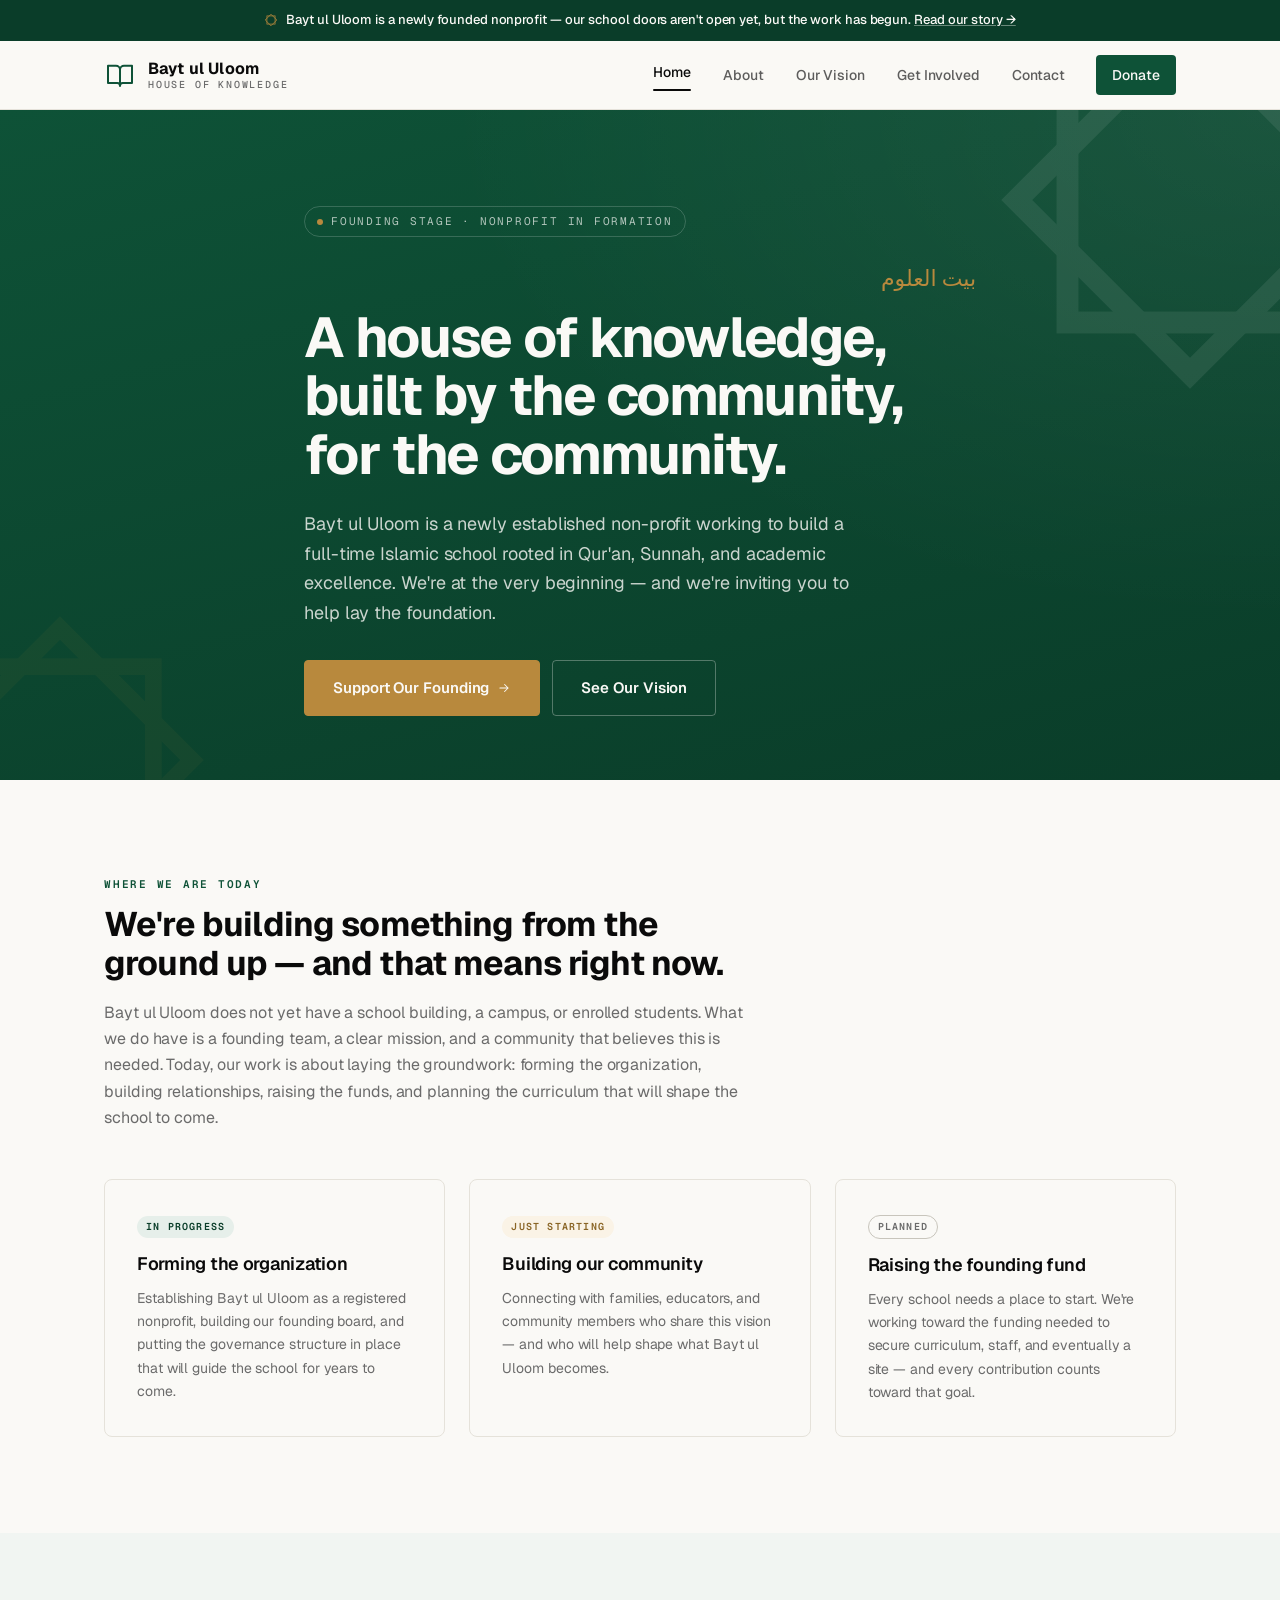
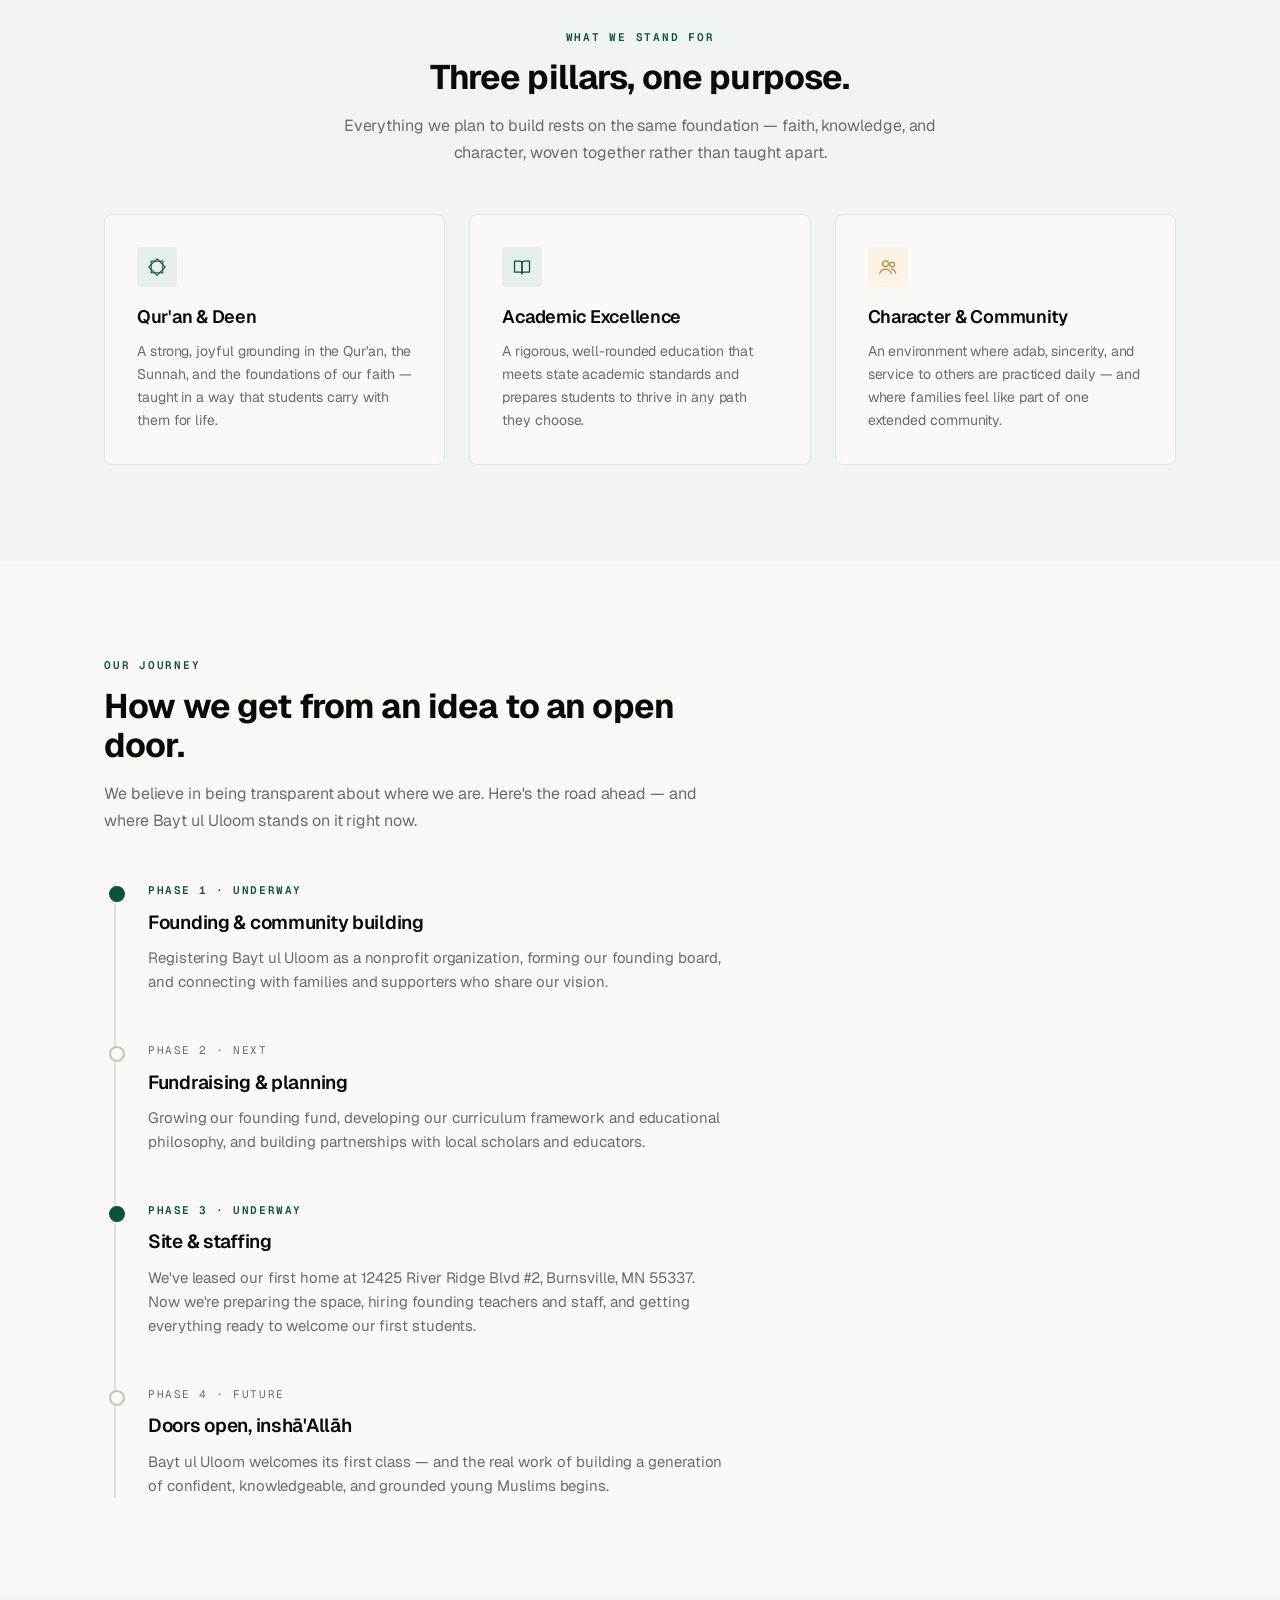
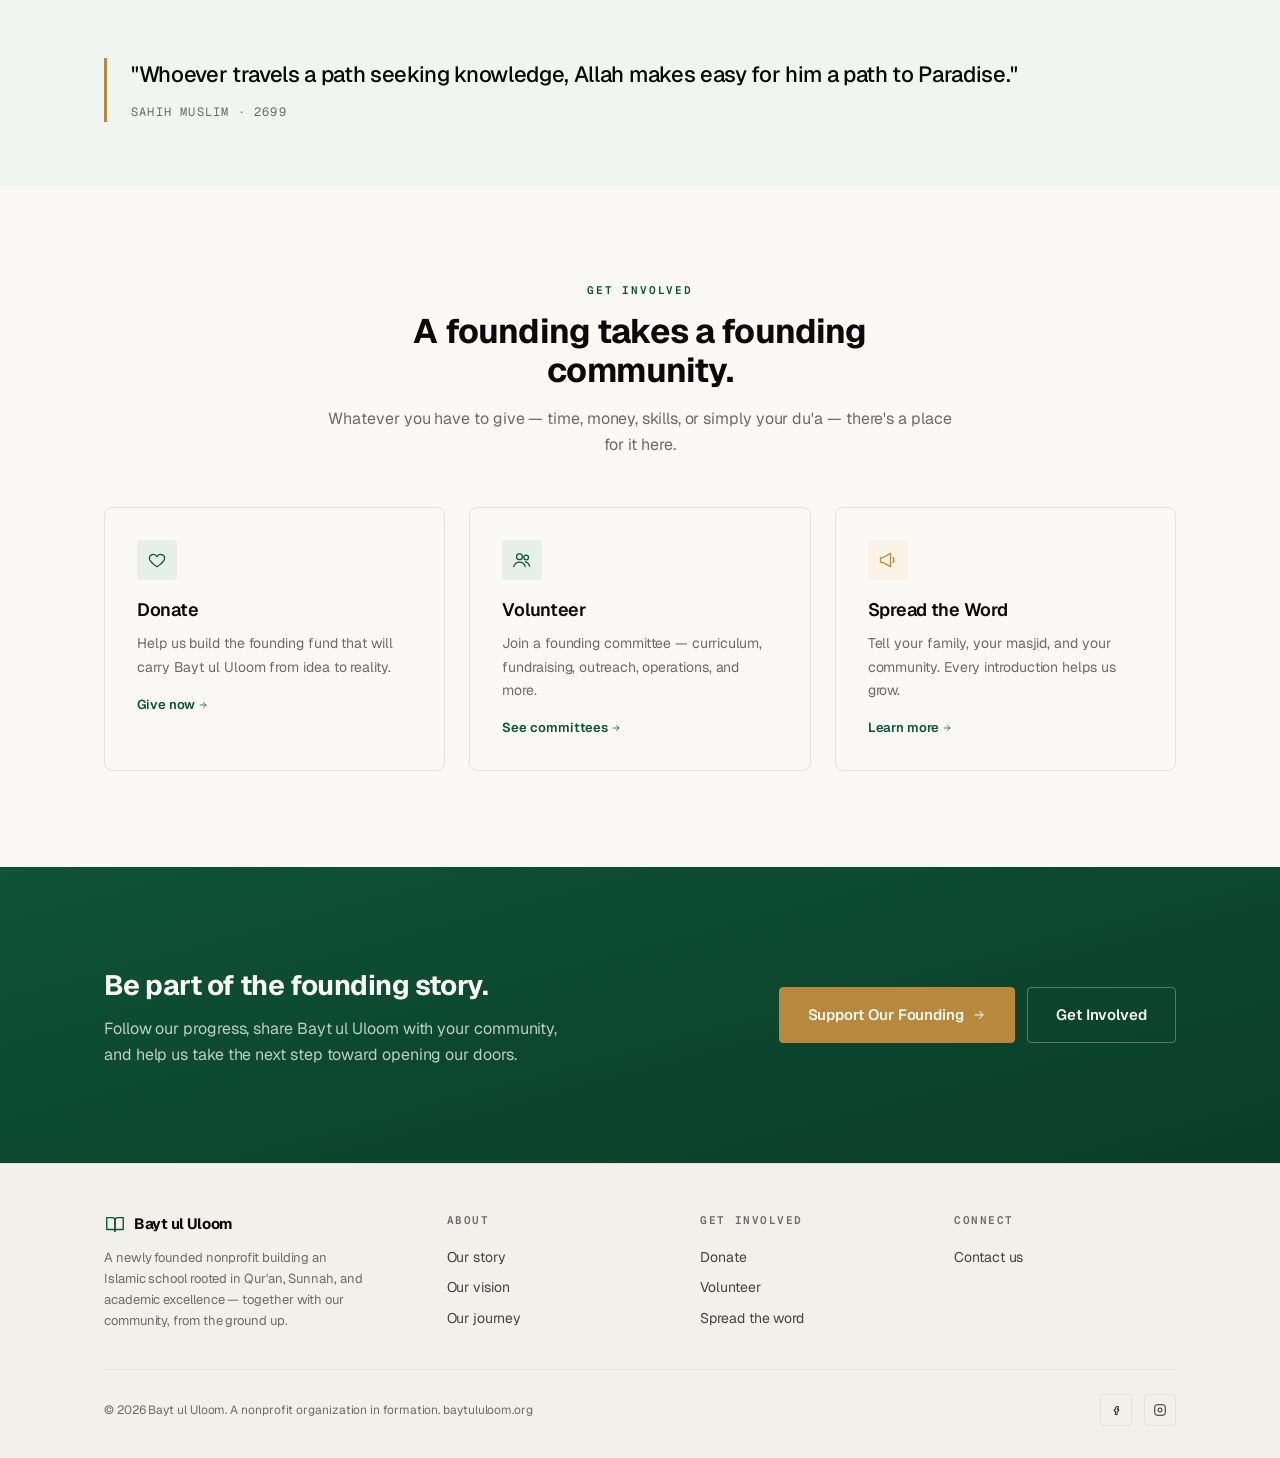
==== index.html @ 310dd401 "Initial commit of Bayt ul Uloom website Update timeline to reflect that the school's first building " ====
<!doctype html>
<html lang="en">
<head>
<meta charset="utf-8">
<meta name="viewport" content="width=device-width, initial-scale=1">
<title>Bayt ul Uloom — A House of Knowledge, Taking Root</title>
<meta name="description" content="Bayt ul Uloom is a newly founded nonprofit working to establish an Islamic school grounded in Qur'an, Sunnah, and academic excellence. Join us at the very beginning.">

<link rel="preconnect" href="https://fonts.googleapis.com">
<link rel="preconnect" href="https://fonts.gstatic.com" crossorigin>
<link href="https://fonts.googleapis.com/css2?family=Geist:wght@400;500;600;700&family=Geist+Mono:wght@400;500;600&display=swap" rel="stylesheet">
<link rel="stylesheet" href="styles.css">
</head>
<body>

<!-- ── SVG sprite ───────────────────────────────────────────────────── -->
<svg width="0" height="0" style="position:absolute" aria-hidden="true">
  <defs>
    <symbol id="i-book" viewBox="0 0 24 24"><g fill="none" stroke="currentColor" stroke-width="1.5" stroke-linecap="round" stroke-linejoin="round"><path d="M3 5h6a3 3 0 0 1 3 3v12a2 2 0 0 0-2-2H3z"/><path d="M21 5h-6a3 3 0 0 0-3 3v12a2 2 0 0 1 2-2h7z"/></g></symbol>
    <symbol id="i-star" viewBox="0 0 24 24"><g fill="none" stroke="currentColor" stroke-width="1.25"><rect x="5" y="5" width="14" height="14"/><rect x="5" y="5" width="14" height="14" transform="rotate(45 12 12)"/></g></symbol>
    <symbol id="i-menu" viewBox="0 0 24 24"><g fill="none" stroke="currentColor" stroke-width="1.75" stroke-linecap="round"><path d="M4 7h16M4 12h16M4 17h16"/></g></symbol>
    <symbol id="i-close" viewBox="0 0 24 24"><g fill="none" stroke="currentColor" stroke-width="1.75" stroke-linecap="round"><path d="M6 6l12 12M18 6L6 18"/></g></symbol>
    <symbol id="i-arrow" viewBox="0 0 24 24"><g fill="none" stroke="currentColor" stroke-width="1.75" stroke-linecap="round" stroke-linejoin="round"><path d="M5 12h14M13 6l6 6-6 6"/></g></symbol>
    <symbol id="i-heart" viewBox="0 0 24 24"><g fill="none" stroke="currentColor" stroke-width="1.5" stroke-linecap="round" stroke-linejoin="round"><path d="M12 20s-7-4.5-9-9a4.8 4.8 0 0 1 9-3 4.8 4.8 0 0 1 9 3c-2 4.5-9 9-9 9z"/></g></symbol>
    <symbol id="i-users" viewBox="0 0 24 24"><g fill="none" stroke="currentColor" stroke-width="1.5" stroke-linecap="round" stroke-linejoin="round"><circle cx="9" cy="8" r="3.5"/><path d="M2 20c1.2-3.5 4-5.5 7-5.5s5.8 2 7 5.5"/><circle cx="17" cy="9" r="2.8"/><path d="M16 14.2c2.4.4 4.3 2.1 5.2 5.3"/></g></symbol>
    <symbol id="i-megaphone" viewBox="0 0 24 24"><g fill="none" stroke="currentColor" stroke-width="1.5" stroke-linecap="round" stroke-linejoin="round"><path d="M3 10v4a1 1 0 0 0 1 1h2l9 5V4l-9 5H4a1 1 0 0 0-1 1z"/><path d="M18 9a5 5 0 0 1 0 6"/></g></symbol>
    <symbol id="i-target" viewBox="0 0 24 24"><g fill="none" stroke="currentColor" stroke-width="1.5" stroke-linecap="round" stroke-linejoin="round"><circle cx="12" cy="12" r="9"/><circle cx="12" cy="12" r="5"/><circle cx="12" cy="12" r="1"/></g></symbol>
    <symbol id="i-shield" viewBox="0 0 24 24"><g fill="none" stroke="currentColor" stroke-width="1.5" stroke-linecap="round" stroke-linejoin="round"><path d="M12 2 4 5v7c0 5 3.5 8.5 8 10 4.5-1.5 8-5 8-10V5z"/></g></symbol>
    <symbol id="i-check" viewBox="0 0 24 24"><g fill="none" stroke="currentColor" stroke-width="1.75" stroke-linecap="round" stroke-linejoin="round"><path d="M5 13l4 4L19 7"/></g></symbol>
    <symbol id="i-mail" viewBox="0 0 24 24"><g fill="none" stroke="currentColor" stroke-width="1.5" stroke-linecap="round" stroke-linejoin="round"><rect x="3" y="5" width="18" height="14" rx="2"/><path d="M3 7l9 6 9-6"/></g></symbol>
    <symbol id="i-building" viewBox="0 0 24 24"><g fill="none" stroke="currentColor" stroke-width="1.5" stroke-linecap="round" stroke-linejoin="round"><path d="M4 21V7l8-4 8 4v14"/><path d="M4 21h16"/><path d="M9 21v-6h6v6"/></g></symbol>
  </defs>
</svg>

<!-- ── Notice bar ───────────────────────────────────────────────────── -->
<div class="notice">
  <div class="container notice-inner">
    <svg aria-hidden="true"><use href="#i-star"/></svg>
    <span>Bayt ul Uloom is a newly founded nonprofit — our school doors aren't open yet, but the work has begun. <a href="about.html">Read our story →</a></span>
  </div>
</div>

<!-- ── Nav ──────────────────────────────────────────────────────────── -->
<header class="nav">
  <div class="container nav-inner">
    <a class="brand" href="index.html">
      <svg class="brand-icon"><use href="#i-book"/></svg>
      <span class="brand-mark">Bayt ul Uloom<small>House of Knowledge</small></span>
    </a>
    <nav>
      <ul class="nav-links">
        <li><a href="index.html" class="active">Home</a></li>
        <li><a href="about.html">About</a></li>
        <li><a href="vision.html">Our Vision</a></li>
        <li><a href="get-involved.html">Get Involved</a></li>
        <li><a href="contact.html">Contact</a></li>
        <li><a href="donate.html" class="nav-cta">Donate</a></li>
      </ul>
    </nav>
    <button class="nav-toggle" aria-label="Toggle menu" aria-expanded="false">
      <svg><use href="#i-menu"/></svg>
    </button>
  </div>
</header>

<main>

  <!-- ── Hero ───────────────────────────────────────────────────────── -->
  <section class="hero">
    <svg class="hero-ornament" aria-hidden="true"><use href="#i-star"/></svg>
    <svg class="hero-ornament--2" aria-hidden="true"><use href="#i-star"/></svg>
    <div class="container hero-inner">
      <div class="hero-eyebrow"><span class="dot"></span> Founding stage · Nonprofit in formation</div>
      <div class="hero-arabic" lang="ar" dir="rtl">بيت العلوم</div>
      <h1>A house of knowledge, built by the community, for the community.</h1>
      <p class="lead">Bayt ul Uloom is a newly established non-profit working to build a full-time Islamic school rooted in Qur'an, Sunnah, and academic excellence. We're at the very beginning — and we're inviting you to help lay the foundation.</p>
      <div class="hero-actions">
        <a href="donate.html" class="btn btn--brass btn--lg">Support Our Founding <svg><use href="#i-arrow"/></svg></a>
        <a href="vision.html" class="btn btn--ghost-dark btn--lg">See Our Vision</a>
      </div>
    </div>
  </section>

  <!-- ── Where we are ──────────────────────────────────────────────── -->
  <section class="section">
    <div class="container">
      <div class="section-head">
        <div class="eyebrow">Where We Are Today</div>
        <h2 class="section-title">We're building something from the ground up — and that means right now.</h2>
        <p class="section-sub">Bayt ul Uloom does not yet have a school building, a campus, or enrolled students. What we do have is a founding team, a clear mission, and a community that believes this is needed. Today, our work is about laying the groundwork: forming the organization, building relationships, raising the funds, and planning the curriculum that will shape the school to come.</p>
      </div>

      <div class="grid grid--3">
        <div class="card">
          <span class="badge badge--emerald mb-3">In progress</span>
          <h3>Forming the organization</h3>
          <p>Establishing Bayt ul Uloom as a registered nonprofit, building our founding board, and putting the governance structure in place that will guide the school for years to come.</p>
        </div>
        <div class="card">
          <span class="badge badge--brass mb-3">Just starting</span>
          <h3>Building our community</h3>
          <p>Connecting with families, educators, and community members who share this vision — and who will help shape what Bayt ul Uloom becomes.</p>
        </div>
        <div class="card">
          <span class="badge badge--ghost mb-3">Planned</span>
          <h3>Raising the founding fund</h3>
          <p>Every school needs a place to start. We're working toward the funding needed to secure curriculum, staff, and eventually a site — and every contribution counts toward that goal.</p>
        </div>
      </div>
    </div>
  </section>

  <!-- ── Pillars ────────────────────────────────────────────────────── -->
  <section class="section section--tinted">
    <div class="container">
      <div class="section-head section-head--center" style="margin-left:auto;margin-right:auto;">
        <div class="eyebrow">What We Stand For</div>
        <h2 class="section-title">Three pillars, one purpose.</h2>
        <p class="section-sub">Everything we plan to build rests on the same foundation — faith, knowledge, and character, woven together rather than taught apart.</p>
      </div>

      <div class="grid grid--3">
        <div class="card">
          <div class="pillar-icon"><svg><use href="#i-star"/></svg></div>
          <h3>Qur'an &amp; Deen</h3>
          <p>A strong, joyful grounding in the Qur'an, the Sunnah, and the foundations of our faith — taught in a way that students carry with them for life.</p>
        </div>
        <div class="card">
          <div class="pillar-icon"><svg><use href="#i-book"/></svg></div>
          <h3>Academic Excellence</h3>
          <p>A rigorous, well-rounded education that meets state academic standards and prepares students to thrive in any path they choose.</p>
        </div>
        <div class="card">
          <div class="pillar-icon pillar-icon--brass"><svg><use href="#i-users"/></svg></div>
          <h3>Character &amp; Community</h3>
          <p>An environment where adab, sincerity, and service to others are practiced daily — and where families feel like part of one extended community.</p>
        </div>
      </div>
    </div>
  </section>

  <!-- ── Journey ────────────────────────────────────────────────────── -->
  <section class="section">
    <div class="container">
      <div class="section-head">
        <div class="eyebrow">Our Journey</div>
        <h2 class="section-title">How we get from an idea to an open door.</h2>
        <p class="section-sub">We believe in being transparent about where we are. Here's the road ahead — and where Bayt ul Uloom stands on it right now.</p>
      </div>

      <ul class="timeline">
        <li class="is-active">
          <div class="timeline-phase">Phase 1 · Underway</div>
          <h3>Founding &amp; community building</h3>
          <p>Registering Bayt ul Uloom as a nonprofit organization, forming our founding board, and connecting with families and supporters who share our vision.</p>
        </li>
        <li>
          <div class="timeline-phase">Phase 2 · Next</div>
          <h3>Fundraising &amp; planning</h3>
          <p>Growing our founding fund, developing our curriculum framework and educational philosophy, and building partnerships with local scholars and educators.</p>
        </li>
        <li class="is-active">
          <div class="timeline-phase">Phase 3 · Underway</div>
          <h3>Site &amp; staffing</h3>
          <p>We've leased our first home at 12425 River Ridge Blvd #2, Burnsville, MN 55337. Now we're preparing the space, hiring founding teachers and staff, and getting everything ready to welcome our first students.</p>
        </li>
        <li>
          <div class="timeline-phase">Phase 4 · Future</div>
          <h3>Doors open, inshā'Allāh</h3>
          <p>Bayt ul Uloom welcomes its first class — and the real work of building a generation of confident, knowledgeable, and grounded young Muslims begins.</p>
        </li>
      </ul>
    </div>
  </section>

  <!-- ── Quote ──────────────────────────────────────────────────────── -->
  <section class="section section--tight section--tinted">
    <div class="container">
      <div class="quote">
        <p class="quote-text">"Whoever travels a path seeking knowledge, Allah makes easy for him a path to Paradise."</p>
        <div class="quote-source">Sahih Muslim · 2699</div>
      </div>
    </div>
  </section>

  <!-- ── Get involved ──────────────────────────────────────────────── -->
  <section class="section">
    <div class="container">
      <div class="section-head section-head--center" style="margin-left:auto;margin-right:auto;">
        <div class="eyebrow">Get Involved</div>
        <h2 class="section-title">A founding takes a founding community.</h2>
        <p class="section-sub">Whatever you have to give — time, money, skills, or simply your du'a — there's a place for it here.</p>
      </div>

      <div class="grid grid--3">
        <a href="donate.html" class="card" style="text-decoration:none;color:inherit;display:block;transition:border-color 0.15s;" onmouseover="this.style.borderColor='var(--emerald)'" onmouseout="this.style.borderColor=''">
          <div class="pillar-icon"><svg><use href="#i-heart"/></svg></div>
          <h3>Donate</h3>
          <p>Help us build the founding fund that will carry Bayt ul Uloom from idea to reality.</p>
          <div class="mt-4" style="font-size:13px;font-weight:600;color:var(--emerald);">Give now <svg style="display:inline;width:10px;height:10px;vertical-align:-1px;"><use href="#i-arrow"/></svg></div>
        </a>
        <a href="get-involved.html" class="card" style="text-decoration:none;color:inherit;display:block;transition:border-color 0.15s;" onmouseover="this.style.borderColor='var(--emerald)'" onmouseout="this.style.borderColor=''">
          <div class="pillar-icon"><svg><use href="#i-users"/></svg></div>
          <h3>Volunteer</h3>
          <p>Join a founding committee — curriculum, fundraising, outreach, operations, and more.</p>
          <div class="mt-4" style="font-size:13px;font-weight:600;color:var(--emerald);">See committees <svg style="display:inline;width:10px;height:10px;vertical-align:-1px;"><use href="#i-arrow"/></svg></div>
        </a>
        <a href="get-involved.html#spread-the-word" class="card" style="text-decoration:none;color:inherit;display:block;transition:border-color 0.15s;" onmouseover="this.style.borderColor='var(--emerald)'" onmouseout="this.style.borderColor=''">
          <div class="pillar-icon pillar-icon--brass"><svg><use href="#i-megaphone"/></svg></div>
          <h3>Spread the Word</h3>
          <p>Tell your family, your masjid, and your community. Every introduction helps us grow.</p>
          <div class="mt-4" style="font-size:13px;font-weight:600;color:var(--emerald);">Learn more <svg style="display:inline;width:10px;height:10px;vertical-align:-1px;"><use href="#i-arrow"/></svg></div>
        </a>
      </div>
    </div>
  </section>

  <!-- ── CTA band ───────────────────────────────────────────────────── -->
  <section class="section section--dark">
    <div class="container">
      <div class="cta-band">
        <div>
          <h2>Be part of the founding story.</h2>
          <p>Follow our progress, share Bayt ul Uloom with your community, and help us take the next step toward opening our doors.</p>
        </div>
        <div style="display:flex; gap: var(--s-3); flex-wrap:wrap;">
          <a href="donate.html" class="btn btn--brass btn--lg">Support Our Founding <svg><use href="#i-arrow"/></svg></a>
          <a href="get-involved.html" class="btn btn--ghost-dark btn--lg">Get Involved</a>
        </div>
      </div>
    </div>
  </section>

</main>

<!-- ── Footer ─────────────────────────────────────────────────────── -->
<footer>
  <div class="container footer-inner">
    <div class="footer-top">
      <div>
        <a class="footer-brand" href="index.html"><svg><use href="#i-book"/></svg> Bayt ul Uloom</a>
        <p class="footer-tagline">A newly founded nonprofit building an Islamic school rooted in Qur'an, Sunnah, and academic excellence — together with our community, from the ground up.</p>
      </div>
      <div>
        <div class="footer-heading">About</div>
        <ul class="footer-links">
          <li><a href="about.html">Our story</a></li>
          <li><a href="vision.html">Our vision</a></li>
          <li><a href="index.html#">Our journey</a></li>
        </ul>
      </div>
      <div>
        <div class="footer-heading">Get involved</div>
        <ul class="footer-links">
          <li><a href="donate.html">Donate</a></li>
          <li><a href="get-involved.html">Volunteer</a></li>
          <li><a href="get-involved.html#spread-the-word">Spread the word</a></li>
        </ul>
      </div>
      <div>
        <div class="footer-heading">Connect</div>
        <ul class="footer-links">
          <li><a href="contact.html">Contact us</a></li>
        </ul>
      </div>
    </div>
    <div class="footer-bottom">
      <div>&copy; 2026 Bayt ul Uloom. A nonprofit organization in formation. baytululoom.org</div>
      <div class="footer-social">
        <a href="#" aria-label="Facebook"><svg viewBox="0 0 24 24" fill="none" stroke="currentColor" stroke-width="1.5"><path d="M14 9h2V6h-2a3 3 0 0 0-3 3v2H9v3h2v6h3v-6h2.2l.8-3H14V9z"/></svg></a>
        <a href="#" aria-label="Instagram"><svg viewBox="0 0 24 24" fill="none" stroke="currentColor" stroke-width="1.5"><rect x="3" y="3" width="18" height="18" rx="4"/><circle cx="12" cy="12" r="3.5"/><path d="M17 7h.01"/></svg></a>
      </div>
    </div>
  </div>
</footer>

<script src="main.js"></script>
</body>
</html>
---- styles.css ----
/* ─────────────────────────────────────────────────────────────────────────
   Bayt ul Uloom — baytululoom.org
   Modern, restrained: bold geometric sans, soft borders, Islamic geometry
   as quiet ornament. Founding-stage nonprofit site.
   ────────────────────────────────────────────────────────────────────── */

:root {
  /* Color */
  --ink: #0A0A0A;
  --ink-2: #1F1F1F;
  --bone: #FAF9F6;
  --bone-2: #F2F0EA;
  --line: #E5E2DA;
  --line-strong: #C8C5BC;
  --muted: #6B6B6B;

  --emerald: #0E5237;
  --emerald-2: #0A3D29;
  --emerald-soft: #E6EFEA;
  --emerald-tint: #F1F5F2;

  --brass: #B8893D;
  --brass-tint: #FAF3E6;

  /* Pinned tokens — for text on saturated/dark backgrounds */
  --bone-pinned: #FAF9F6;
  --ink-pinned: #0A0A0A;
  --emerald-pinned: #0E5237;
  --emerald-2-pinned: #0A3D29;

  /* Type */
  --sans: "Geist", ui-sans-serif, system-ui, -apple-system, "Segoe UI", sans-serif;
  --mono: "Geist Mono", ui-monospace, "SF Mono", Menlo, monospace;

  /* Spacing (4px scale) */
  --s-1: 4px;
  --s-2: 8px;
  --s-3: 12px;
  --s-4: 16px;
  --s-5: 24px;
  --s-6: 32px;
  --s-7: 48px;
  --s-8: 64px;
  --s-9: 96px;

  /* Radii */
  --r-sm: 4px;
  --r-md: 8px;
  --r-lg: 12px;
}

* { box-sizing: border-box; margin: 0; padding: 0; }

html { -webkit-text-size-adjust: 100%; scroll-behavior: smooth; }
body {
  background: var(--bone);
  color: var(--ink);
  font-family: var(--sans);
  font-size: 16px;
  line-height: 1.6;
  letter-spacing: -0.005em;
  -webkit-font-smoothing: antialiased;
  -moz-osx-font-smoothing: grayscale;
  text-rendering: optimizeLegibility;
}

a { color: inherit; }
img, svg { display: block; }
::selection { background: var(--ink); color: var(--bone); }

.container {
  max-width: 1120px;
  margin: 0 auto;
  padding: 0 var(--s-5);
}

/* ── Top notice bar ──────────────────────────────────────────────────── */

.notice {
  background: var(--emerald-2);
  color: var(--bone-pinned);
}
.notice-inner {
  display: flex;
  align-items: center;
  justify-content: center;
  gap: var(--s-2);
  text-align: center;
  font-size: 13px;
  font-weight: 500;
  padding: 10px var(--s-5);
}
.notice-inner svg { width: 14px; height: 14px; flex-shrink: 0; color: var(--brass); }
.notice a { text-decoration: underline; text-decoration-color: rgba(250,249,246,0.4); }
.notice a:hover { text-decoration-color: var(--bone); }

/* ── Nav ─────────────────────────────────────────────────────────────── */

.nav {
  border-bottom: 1px solid var(--line);
  background: rgba(250, 249, 246, 0.9);
  backdrop-filter: saturate(180%) blur(8px);
  -webkit-backdrop-filter: saturate(180%) blur(8px);
  position: sticky;
  top: 0;
  z-index: 20;
}
.nav-inner {
  display: flex;
  align-items: center;
  justify-content: space-between;
  height: 68px;
}
.brand {
  display: inline-flex;
  align-items: center;
  gap: var(--s-3);
  font-weight: 700;
  letter-spacing: -0.02em;
  font-size: 16px;
  text-decoration: none;
  color: var(--ink);
}
.brand-icon {
  width: 32px;
  height: 32px;
  color: var(--emerald);
  flex-shrink: 0;
}
.brand-mark { letter-spacing: 0.01em; line-height: 1.1; }
.brand-mark small {
  display: block;
  font-family: var(--mono);
  font-size: 10px;
  font-weight: 500;
  letter-spacing: 0.18em;
  text-transform: uppercase;
  color: var(--muted);
  margin-top: 2px;
}

.nav-links {
  display: flex;
  gap: var(--s-6);
  list-style: none;
  align-items: center;
}
.nav-links a {
  font-size: 14px;
  font-weight: 500;
  text-decoration: none;
  color: var(--ink);
  opacity: 0.65;
  transition: opacity 0.15s;
}
.nav-links a:hover { opacity: 1; }
.nav-links a.active { opacity: 1; }
.nav-links a.active::after {
  content: "";
  display: block;
  height: 2px;
  margin-top: 4px;
  background: var(--ink);
  border-radius: 1px;
}
.nav-cta {
  display: inline-flex;
  align-items: center;
  gap: var(--s-2);
  padding: 9px 16px;
  background: var(--emerald);
  color: var(--bone-pinned) !important;
  border-radius: var(--r-sm);
  font-size: 13px;
  font-weight: 600;
  text-decoration: none !important;
  opacity: 1 !important;
  transition: background 0.15s;
}
.nav-cta:hover { background: var(--emerald-2); }

.nav-toggle {
  display: none;
  background: none;
  border: 1px solid var(--line);
  border-radius: var(--r-sm);
  width: 38px;
  height: 38px;
  align-items: center;
  justify-content: center;
  cursor: pointer;
}
.nav-toggle svg { width: 18px; height: 18px; }

/* ── Buttons ─────────────────────────────────────────────────────────── */

.btn {
  display: inline-flex;
  align-items: center;
  justify-content: center;
  gap: var(--s-2);
  padding: 13px 22px;
  border-radius: var(--r-sm);
  font-size: 14px;
  font-weight: 600;
  text-decoration: none;
  border: 1px solid transparent;
  cursor: pointer;
  transition: background 0.15s, border-color 0.15s, color 0.15s, transform 0.1s;
  font-family: var(--sans);
}
.btn:active { transform: translateY(1px); }
.btn svg { width: 14px; height: 14px; }

.btn--primary {
  background: var(--emerald);
  color: var(--bone-pinned);
  border-color: var(--emerald);
}
.btn--primary:hover { background: var(--emerald-2); border-color: var(--emerald-2); }

.btn--ghost-dark {
  background: transparent;
  color: var(--bone-pinned);
  border-color: rgba(250,249,246,0.3);
}
.btn--ghost-dark:hover { background: rgba(250,249,246,0.08); border-color: rgba(250,249,246,0.5); }

.btn--ghost {
  background: transparent;
  color: var(--ink);
  border-color: var(--line-strong);
}
.btn--ghost:hover { border-color: var(--ink); }

.btn--brass {
  background: var(--brass);
  color: var(--bone-pinned);
  border-color: var(--brass);
}
.btn--brass:hover { background: #a37a35; border-color: #a37a35; }

.btn--lg { padding: 15px 28px; font-size: 15px; }
.btn--block { width: 100%; }

/* ── Hero ────────────────────────────────────────────────────────────── */

.hero {
  background:
    radial-gradient(120% 140% at 100% 0%, rgba(255,255,255,0.06), transparent 55%),
    linear-gradient(165deg, var(--emerald-pinned) 0%, var(--emerald-2-pinned) 100%);
  color: var(--bone-pinned);
  position: relative;
  overflow: hidden;
  isolation: isolate;
}
.hero-ornament {
  position: absolute;
  right: -120px;
  top: -120px;
  width: 420px;
  height: 420px;
  opacity: 0.08;
  z-index: 0;
  color: var(--bone-pinned);
  pointer-events: none;
}
.hero-ornament--2 {
  position: absolute;
  left: -100px;
  bottom: -140px;
  width: 320px;
  height: 320px;
  opacity: 0.06;
  z-index: 0;
  color: var(--brass);
  pointer-events: none;
}
.hero-inner {
  position: relative;
  z-index: 1;
  padding-top: var(--s-9);
  padding-bottom: var(--s-8);
  max-width: 720px;
}
.hero-eyebrow {
  display: inline-flex;
  align-items: center;
  gap: var(--s-2);
  font-family: var(--mono);
  font-size: 11px;
  text-transform: uppercase;
  letter-spacing: 0.16em;
  color: rgba(250,249,246,0.7);
  margin-bottom: var(--s-5);
  padding: 6px 12px;
  border: 1px solid rgba(250,249,246,0.18);
  border-radius: 100px;
}
.hero-eyebrow .dot {
  width: 6px;
  height: 6px;
  border-radius: 50%;
  background: var(--brass);
}
.hero-arabic {
  font-size: 22px;
  font-weight: 500;
  color: var(--brass);
  margin-bottom: var(--s-3);
  letter-spacing: 0;
}
.hero h1 {
  font-size: 56px;
  font-weight: 700;
  letter-spacing: -0.03em;
  line-height: 1.05;
  margin-bottom: var(--s-5);
}
.hero p.lead {
  font-size: 18px;
  line-height: 1.65;
  color: rgba(250,249,246,0.8);
  max-width: 560px;
  margin-bottom: var(--s-6);
}
.hero-actions {
  display: flex;
  gap: var(--s-3);
  flex-wrap: wrap;
}

/* ── Sections ────────────────────────────────────────────────────────── */

main { display: block; }

.section {
  padding: var(--s-9) 0;
}
.section--tight { padding: var(--s-8) 0; }
.section--tinted { background: var(--emerald-tint); }
.section--dark {
  background: linear-gradient(165deg, var(--emerald-pinned) 0%, var(--emerald-2-pinned) 100%);
  color: var(--bone-pinned);
}
.section--bordered { border-top: 1px solid var(--line); border-bottom: 1px solid var(--line); }

.section-head {
  max-width: 640px;
  margin-bottom: var(--s-7);
}
.section-head--center { margin-left: auto; margin-right: auto; text-align: center; }

.eyebrow {
  font-family: var(--mono);
  font-size: 11px;
  text-transform: uppercase;
  letter-spacing: 0.16em;
  color: var(--emerald);
  font-weight: 600;
  margin-bottom: var(--s-3);
}
.section--dark .eyebrow { color: var(--brass); }

.section-title {
  font-size: 34px;
  font-weight: 700;
  letter-spacing: -0.025em;
  line-height: 1.15;
}
.section-title--sm { font-size: 26px; }

.section-sub {
  font-size: 16px;
  color: var(--muted);
  margin-top: var(--s-4);
  line-height: 1.65;
}
.section--dark .section-sub { color: rgba(250,249,246,0.75); }

.lede {
  font-size: 19px;
  line-height: 1.7;
  color: var(--ink-2);
  max-width: 720px;
}
.lede + .lede { margin-top: var(--s-4); }

/* ── Grids & cards ───────────────────────────────────────────────────── */

.grid {
  display: grid;
  gap: var(--s-5);
}
.grid--3 { grid-template-columns: repeat(3, 1fr); }
.grid--2 { grid-template-columns: repeat(2, 1fr); }
.grid--4 { grid-template-columns: repeat(4, 1fr); }

.card {
  border: 1px solid var(--line);
  border-radius: var(--r-md);
  background: var(--bone);
  padding: var(--s-6);
}
.card--tinted { background: var(--bone-2); }

.pillar-icon {
  width: 40px;
  height: 40px;
  border-radius: var(--r-sm);
  display: flex;
  align-items: center;
  justify-content: center;
  margin-bottom: var(--s-4);
  background: var(--emerald-soft);
  color: var(--emerald);
}
.pillar-icon svg { width: 20px; height: 20px; }
.pillar-icon--brass { background: var(--brass-tint); color: var(--brass); }

.card h3 {
  font-size: 18px;
  font-weight: 600;
  letter-spacing: -0.015em;
  margin-bottom: var(--s-2);
}
.card p { color: var(--muted); font-size: 14px; line-height: 1.65; }

.badge {
  display: inline-flex;
  align-items: center;
  gap: 6px;
  font-family: var(--mono);
  font-size: 10px;
  text-transform: uppercase;
  letter-spacing: 0.12em;
  padding: 4px 9px;
  border-radius: 100px;
  font-weight: 600;
  line-height: 1.4;
}
.badge--emerald { background: var(--emerald-soft); color: var(--emerald-2); }
.badge--brass { background: var(--brass-tint); color: #8a6526; }
.badge--ghost { border: 1px solid var(--line-strong); color: var(--muted); }

/* ── Timeline / journey ──────────────────────────────────────────────── */

.timeline {
  list-style: none;
  border-left: 2px solid var(--line);
  margin-left: 10px;
}
.timeline > li {
  position: relative;
  padding: 0 0 var(--s-7) var(--s-6);
}
.timeline > li:last-child { padding-bottom: 0; }
.timeline > li::before {
  content: "";
  position: absolute;
  left: -7px;
  top: 4px;
  width: 12px;
  height: 12px;
  border-radius: 50%;
  background: var(--bone);
  border: 2px solid var(--line-strong);
}
.timeline > li.is-active::before {
  border-color: var(--emerald);
  background: var(--emerald);
}
.timeline-phase {
  font-family: var(--mono);
  font-size: 11px;
  text-transform: uppercase;
  letter-spacing: 0.14em;
  color: var(--muted);
  margin-bottom: var(--s-2);
}
.timeline > li.is-active .timeline-phase { color: var(--emerald); font-weight: 600; }
.timeline h3 {
  font-size: 19px;
  font-weight: 600;
  letter-spacing: -0.015em;
  margin-bottom: var(--s-2);
}
.timeline p { color: var(--muted); font-size: 15px; max-width: 580px; }

/* ── Stats strip ─────────────────────────────────────────────────────── */

.stats {
  display: grid;
  grid-template-columns: repeat(4, 1fr);
  gap: var(--s-5);
  text-align: center;
}
.stat-value {
  font-family: var(--mono);
  font-size: 36px;
  font-weight: 600;
  letter-spacing: -0.02em;
  color: var(--emerald-pinned);
}
.section--dark .stat-value { color: var(--bone-pinned); }
.stat-label {
  font-size: 13px;
  color: var(--muted);
  margin-top: var(--s-2);
}
.section--dark .stat-label { color: rgba(250,249,246,0.65); }

/* ── Forms ───────────────────────────────────────────────────────────── */

.field { margin-bottom: var(--s-4); }
.field label {
  display: block;
  font-size: 13px;
  font-weight: 600;
  margin-bottom: var(--s-2);
  letter-spacing: -0.01em;
}
.input, .select, .textarea {
  width: 100%;
  padding: 12px 14px;
  border: 1px solid var(--line-strong);
  border-radius: var(--r-sm);
  background: var(--bone);
  color: var(--ink);
  font-family: var(--sans);
  font-size: 14px;
  transition: border-color 0.15s;
}
.input:focus, .select:focus, .textarea:focus {
  outline: none;
  border-color: var(--emerald);
}
.textarea { resize: vertical; min-height: 120px; }
.form-row { display: grid; grid-template-columns: 1fr 1fr; gap: var(--s-4); }

.form-note {
  font-size: 12px;
  color: var(--muted);
  margin-top: var(--s-3);
}

/* ── Quote / pull ────────────────────────────────────────────────────── */

.quote {
  border-left: 3px solid var(--brass);
  padding-left: var(--s-5);
}
.quote-text {
  font-size: 22px;
  font-weight: 500;
  letter-spacing: -0.015em;
  line-height: 1.5;
  font-style: normal;
}
.quote-source {
  font-family: var(--mono);
  font-size: 12px;
  text-transform: uppercase;
  letter-spacing: 0.1em;
  color: var(--muted);
  margin-top: var(--s-3);
}

/* ── List with icons (checkmarks etc) ───────────────────────────────── */

.check-list { list-style: none; }
.check-list > li {
  display: flex;
  align-items: flex-start;
  gap: var(--s-3);
  padding: var(--s-2) 0;
  font-size: 15px;
}
.check-list svg {
  width: 18px; height: 18px;
  color: var(--emerald);
  flex-shrink: 0;
  margin-top: 2px;
}
.section--dark .check-list svg { color: var(--brass); }

/* ── Divider ─────────────────────────────────────────────────────────── */

.divider { border: none; border-top: 1px solid var(--line); margin: 0; }

/* ── CTA band ────────────────────────────────────────────────────────── */

.cta-band {
  display: flex;
  align-items: center;
  justify-content: space-between;
  gap: var(--s-6);
  flex-wrap: wrap;
}
.cta-band h2 {
  font-size: 28px;
  font-weight: 700;
  letter-spacing: -0.02em;
}
.cta-band p { color: var(--muted); margin-top: var(--s-2); max-width: 460px; }
.section--dark .cta-band p { color: rgba(250,249,246,0.75); }

/* ── Footer ──────────────────────────────────────────────────────────── */

footer {
  border-top: 1px solid var(--line);
  background: var(--bone-2);
}
.footer-inner {
  padding-top: var(--s-7);
  padding-bottom: var(--s-6);
}
.footer-top {
  display: grid;
  grid-template-columns: 1.4fr 1fr 1fr 1fr;
  gap: var(--s-6);
  padding-bottom: var(--s-6);
}
.footer-brand {
  display: inline-flex;
  align-items: center;
  gap: var(--s-2);
  font-weight: 700;
  letter-spacing: -0.02em;
  font-size: 15px;
  text-decoration: none;
  color: var(--ink);
  margin-bottom: var(--s-3);
}
.footer-brand svg { width: 22px; height: 22px; color: var(--emerald); }
.footer-tagline { font-size: 13px; color: var(--muted); max-width: 260px; line-height: 1.6; }
.footer-heading {
  font-family: var(--mono);
  font-size: 11px;
  text-transform: uppercase;
  letter-spacing: 0.14em;
  color: var(--muted);
  font-weight: 600;
  margin-bottom: var(--s-4);
}
.footer-links { list-style: none; font-size: 14px; }
.footer-links li { margin-bottom: var(--s-2); }
.footer-links a { text-decoration: none; color: var(--ink); opacity: 0.75; }
.footer-links a:hover { opacity: 1; color: var(--emerald); }

.footer-bottom {
  border-top: 1px solid var(--line);
  padding-top: var(--s-5);
  display: flex;
  align-items: center;
  justify-content: space-between;
  flex-wrap: wrap;
  gap: var(--s-3);
  font-size: 12px;
  color: var(--muted);
}
.footer-social {
  display: flex;
  gap: var(--s-3);
}
.footer-social a {
  width: 32px; height: 32px;
  border: 1px solid var(--line);
  border-radius: var(--r-sm);
  display: flex; align-items: center; justify-content: center;
  color: var(--ink);
  text-decoration: none;
  transition: border-color 0.15s, color 0.15s;
}
.footer-social a:hover { border-color: var(--emerald); color: var(--emerald); }
.footer-social svg { width: 14px; height: 14px; }

/* ── Page header (non-home pages) ───────────────────────────────────── */

.page-header {
  padding: var(--s-8) 0 var(--s-7);
  border-bottom: 1px solid var(--line);
  background: var(--emerald-tint);
}
.page-header .eyebrow { margin-bottom: var(--s-3); }
.page-header h1 {
  font-size: 42px;
  font-weight: 700;
  letter-spacing: -0.025em;
  line-height: 1.1;
  max-width: 760px;
}
.page-header p {
  font-size: 17px;
  color: var(--muted);
  margin-top: var(--s-4);
  max-width: 640px;
  line-height: 1.65;
}

/* ── Utilities ───────────────────────────────────────────────────────── */

.mb-2 { margin-bottom: var(--s-2); }
.mb-3 { margin-bottom: var(--s-3); }
.mb-4 { margin-bottom: var(--s-4); }
.mb-5 { margin-bottom: var(--s-5); }
.mb-6 { margin-bottom: var(--s-6); }
.mt-4 { margin-top: var(--s-4); }
.mt-5 { margin-top: var(--s-5); }
.mt-6 { margin-top: var(--s-6); }
.text-muted { color: var(--muted); }
.text-center { text-align: center; }

/* ── Responsive ──────────────────────────────────────────────────────── */

@media (max-width: 900px) {
  .grid--3, .grid--4 { grid-template-columns: repeat(2, 1fr); }
  .footer-top { grid-template-columns: 1fr 1fr; gap: var(--s-7); }
  .hero h1 { font-size: 42px; }
  .stats { grid-template-columns: repeat(2, 1fr); gap: var(--s-6); }
  .section-title { font-size: 28px; }
}

@media (max-width: 680px) {
  .nav-links { display: none; }
  .nav-toggle { display: flex; }
  .nav-links.is-open {
    display: flex;
    position: absolute;
    top: 68px;
    left: 0; right: 0;
    background: var(--bone);
    border-bottom: 1px solid var(--line);
    flex-direction: column;
    align-items: flex-start;
    padding: var(--s-5);
    gap: var(--s-4);
    z-index: 30;
  }
  .grid--2, .grid--3, .grid--4 { grid-template-columns: 1fr; }
  .footer-top { grid-template-columns: 1fr; gap: var(--s-6); }
  .form-row { grid-template-columns: 1fr; }
  .hero h1 { font-size: 34px; }
  .hero p.lead { font-size: 16px; }
  .section-title { font-size: 24px; }
  .page-header h1 { font-size: 30px; }
  .cta-band { flex-direction: column; align-items: flex-start; }
  .hero-inner { padding-top: var(--s-7); padding-bottom: var(--s-6); }
  .stats { grid-template-columns: 1fr 1fr; }
}
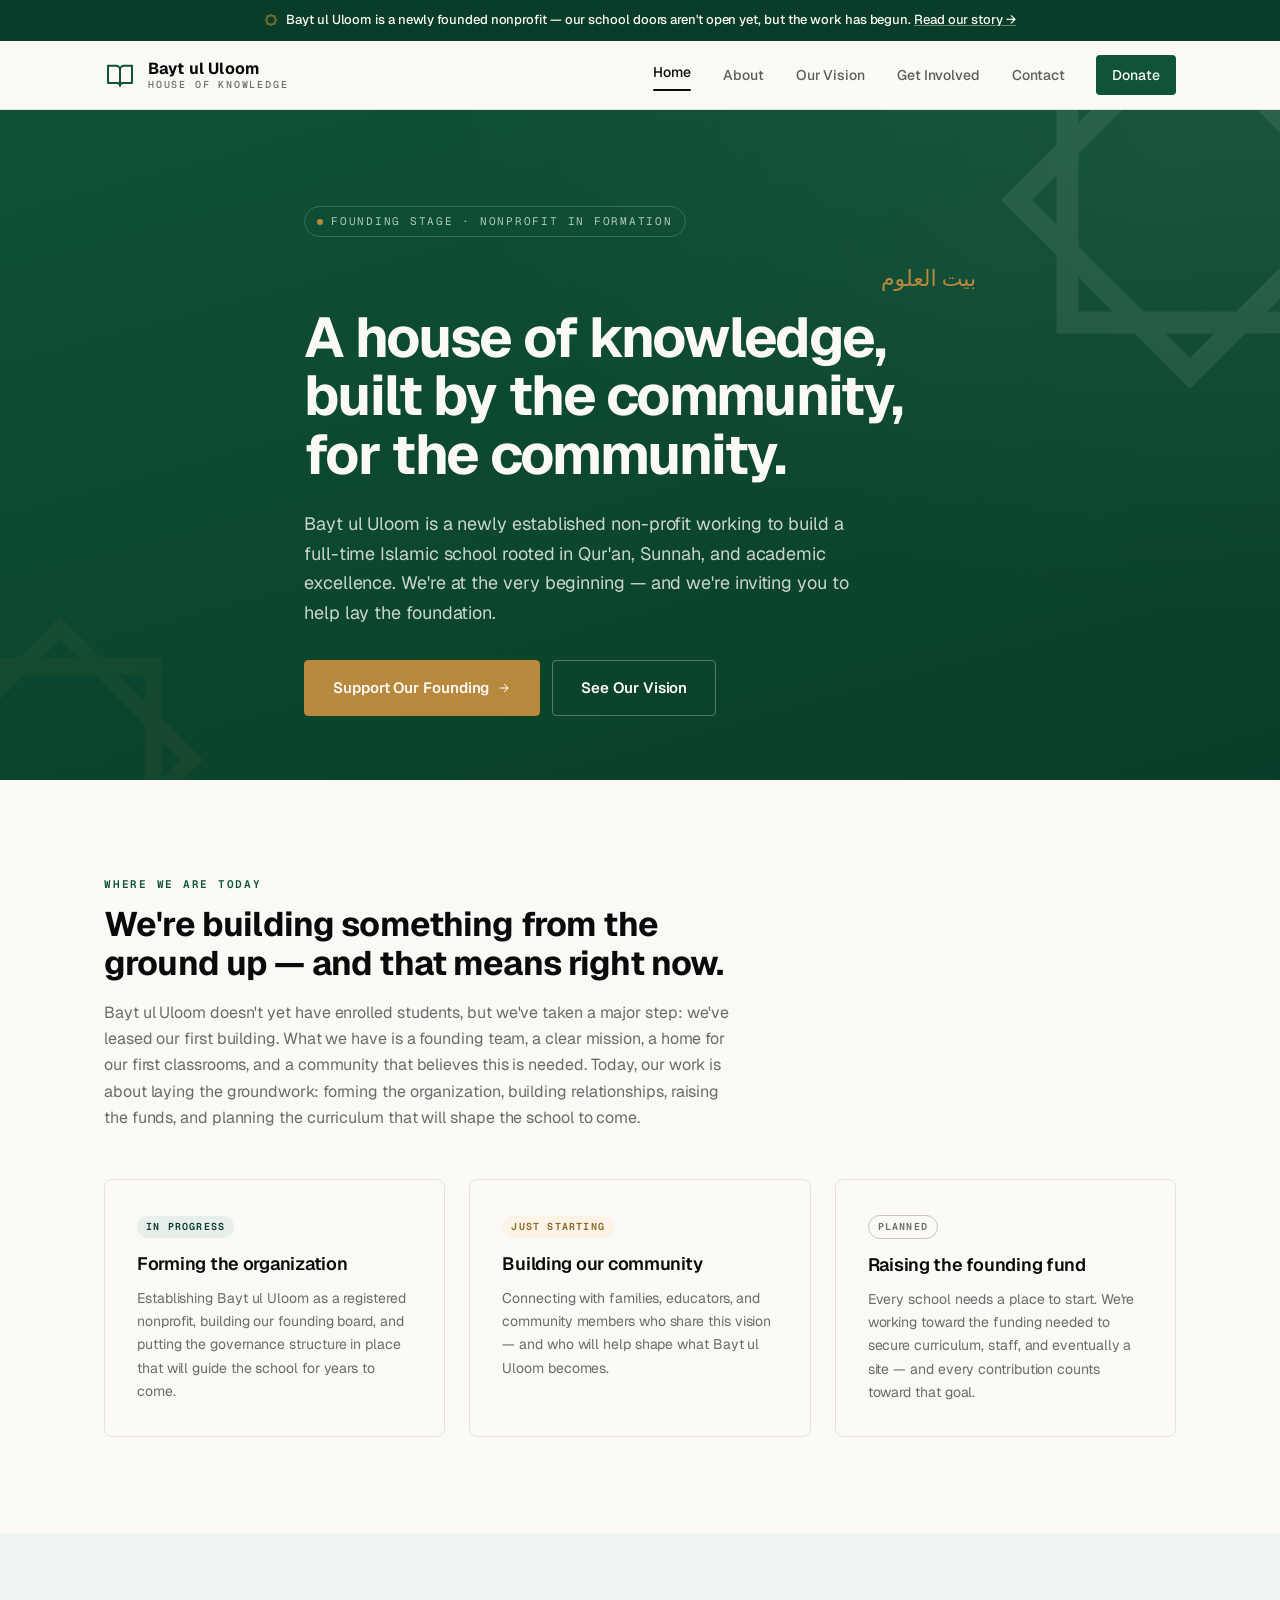
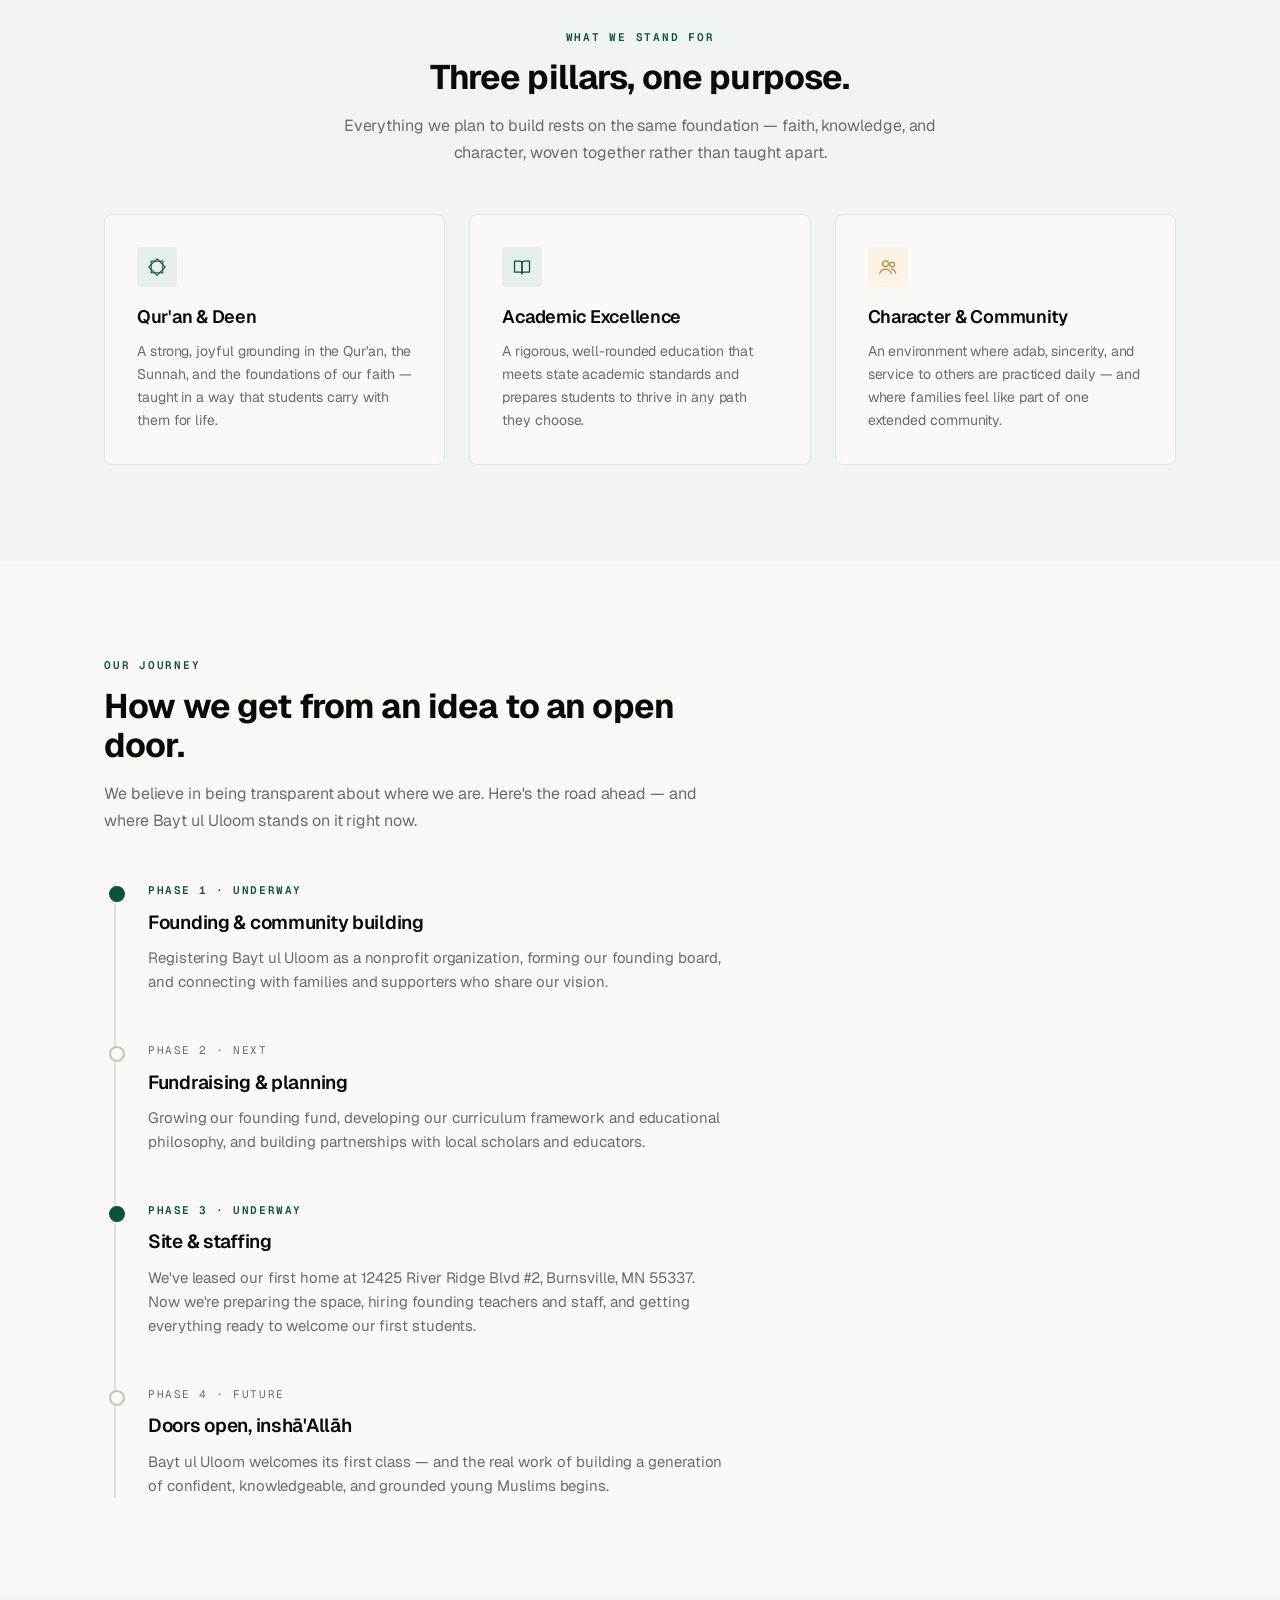
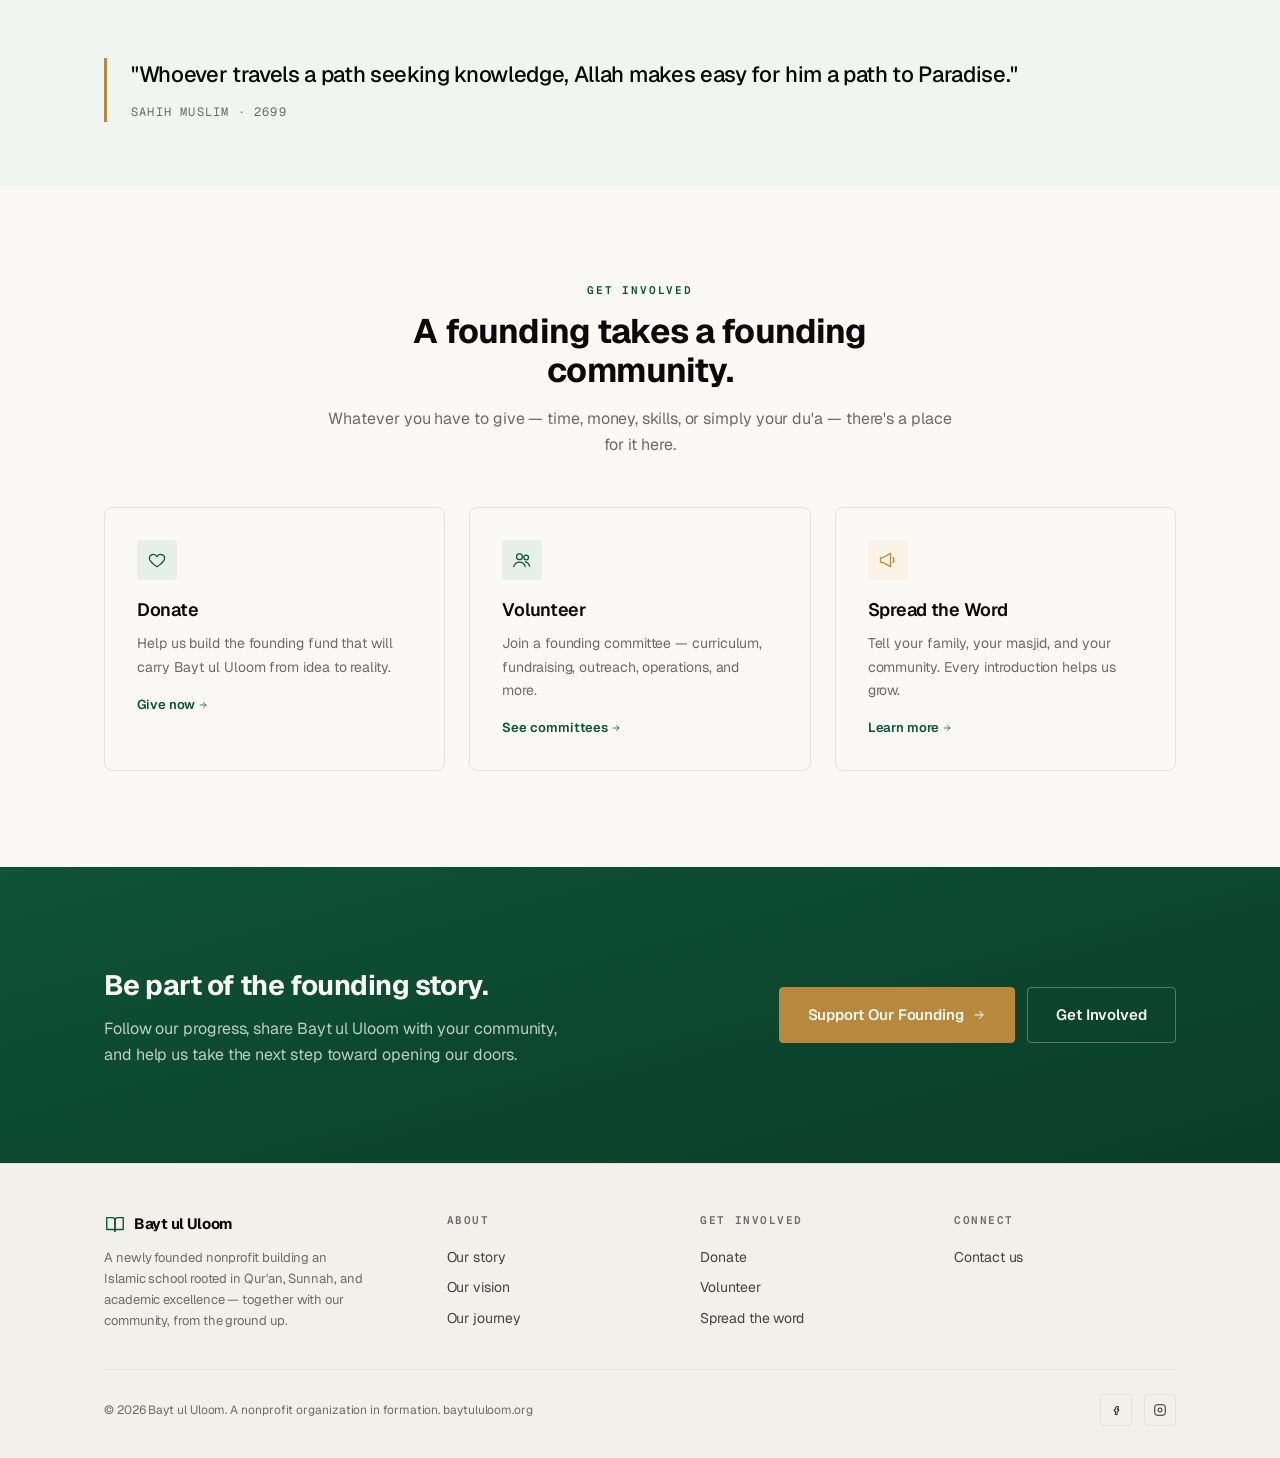
==== commit ee6af26d: "Update homepage to reflect leased school building The "Where We Are Today" section previously stated" ====
--- a/index.html
+++ b/index.html
@@ -87,7 +87,7 @@
       <div class="section-head">
         <div class="eyebrow">Where We Are Today</div>
         <h2 class="section-title">We're building something from the ground up — and that means right now.</h2>
-        <p class="section-sub">Bayt ul Uloom does not yet have a school building, a campus, or enrolled students. What we do have is a founding team, a clear mission, and a community that believes this is needed. Today, our work is about laying the groundwork: forming the organization, building relationships, raising the funds, and planning the curriculum that will shape the school to come.</p>
+        <p class="section-sub">Bayt ul Uloom doesn't yet have enrolled students, but we've taken a major step: we've leased our first building. What we have is a founding team, a clear mission, a home for our first classrooms, and a community that believes this is needed. Today, our work is about laying the groundwork: forming the organization, building relationships, raising the funds, and planning the curriculum that will shape the school to come.</p>
       </div>
 
       <div class="grid grid--3">
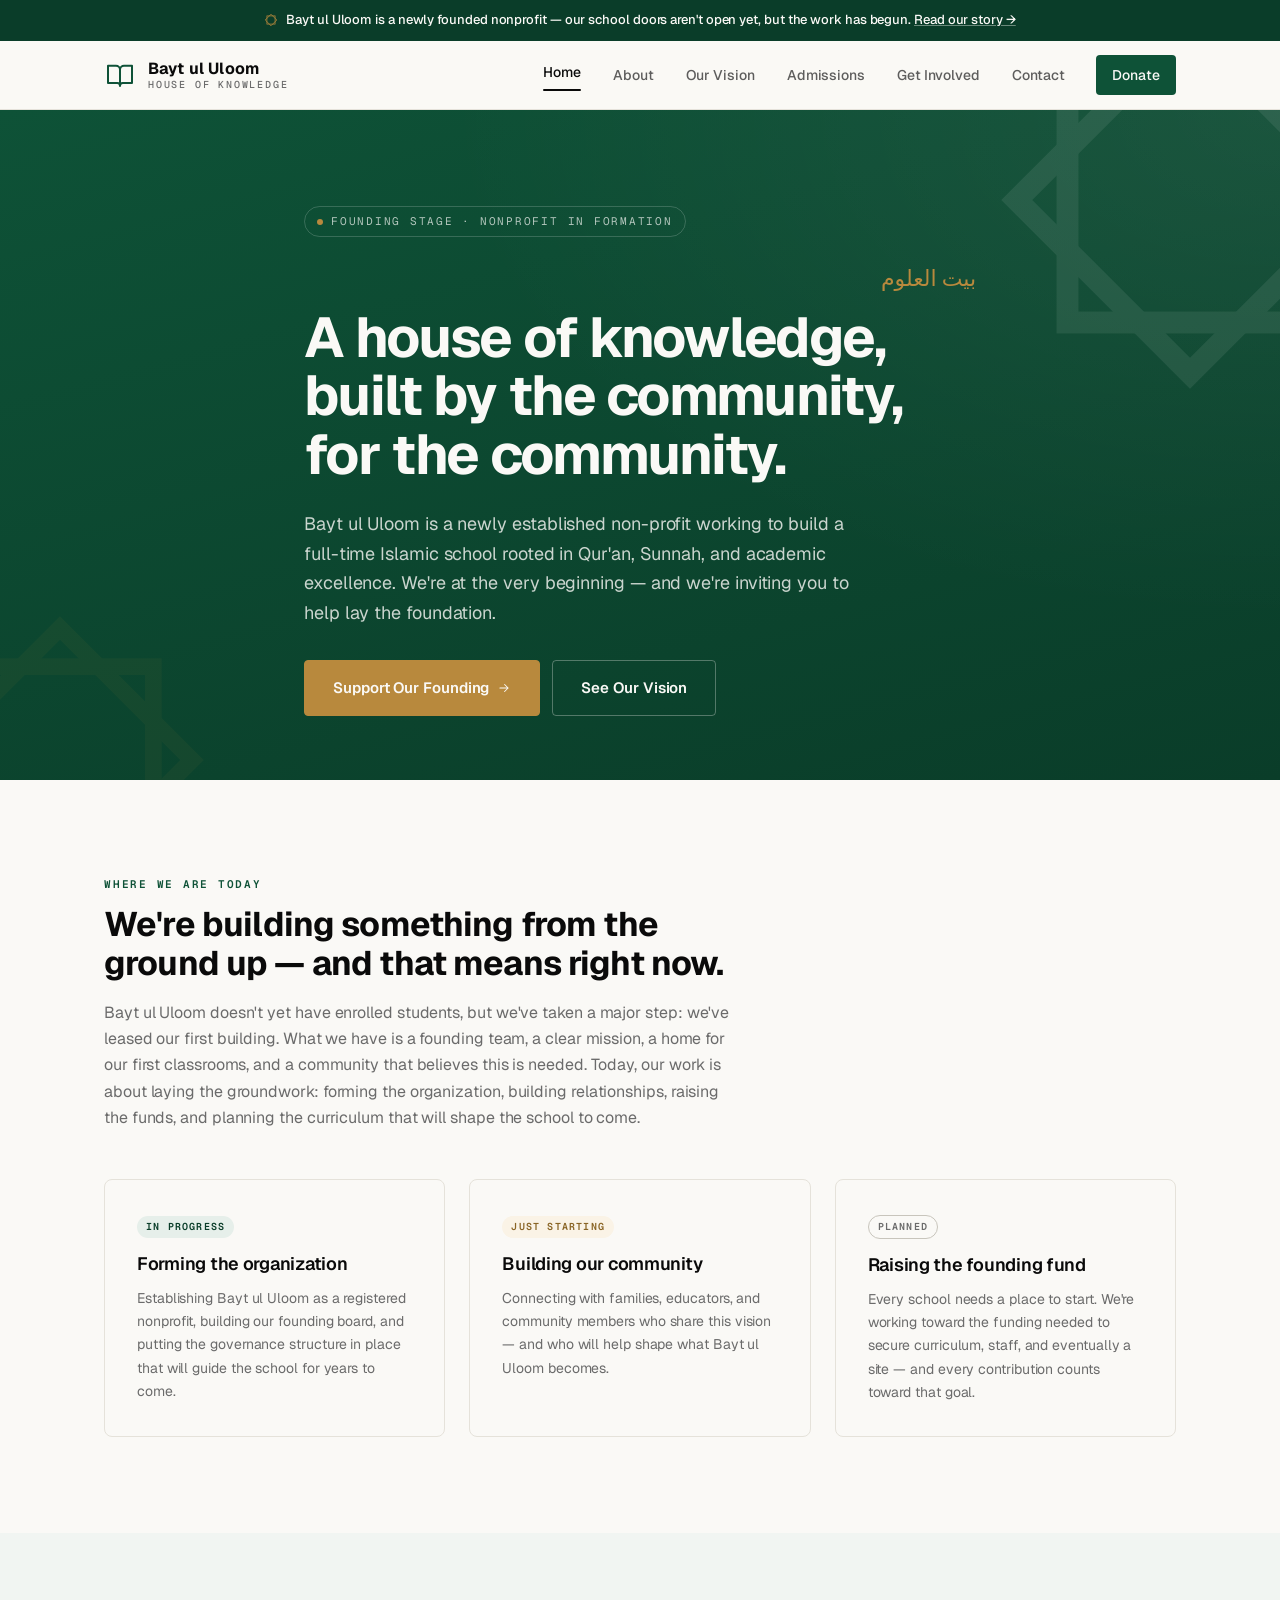
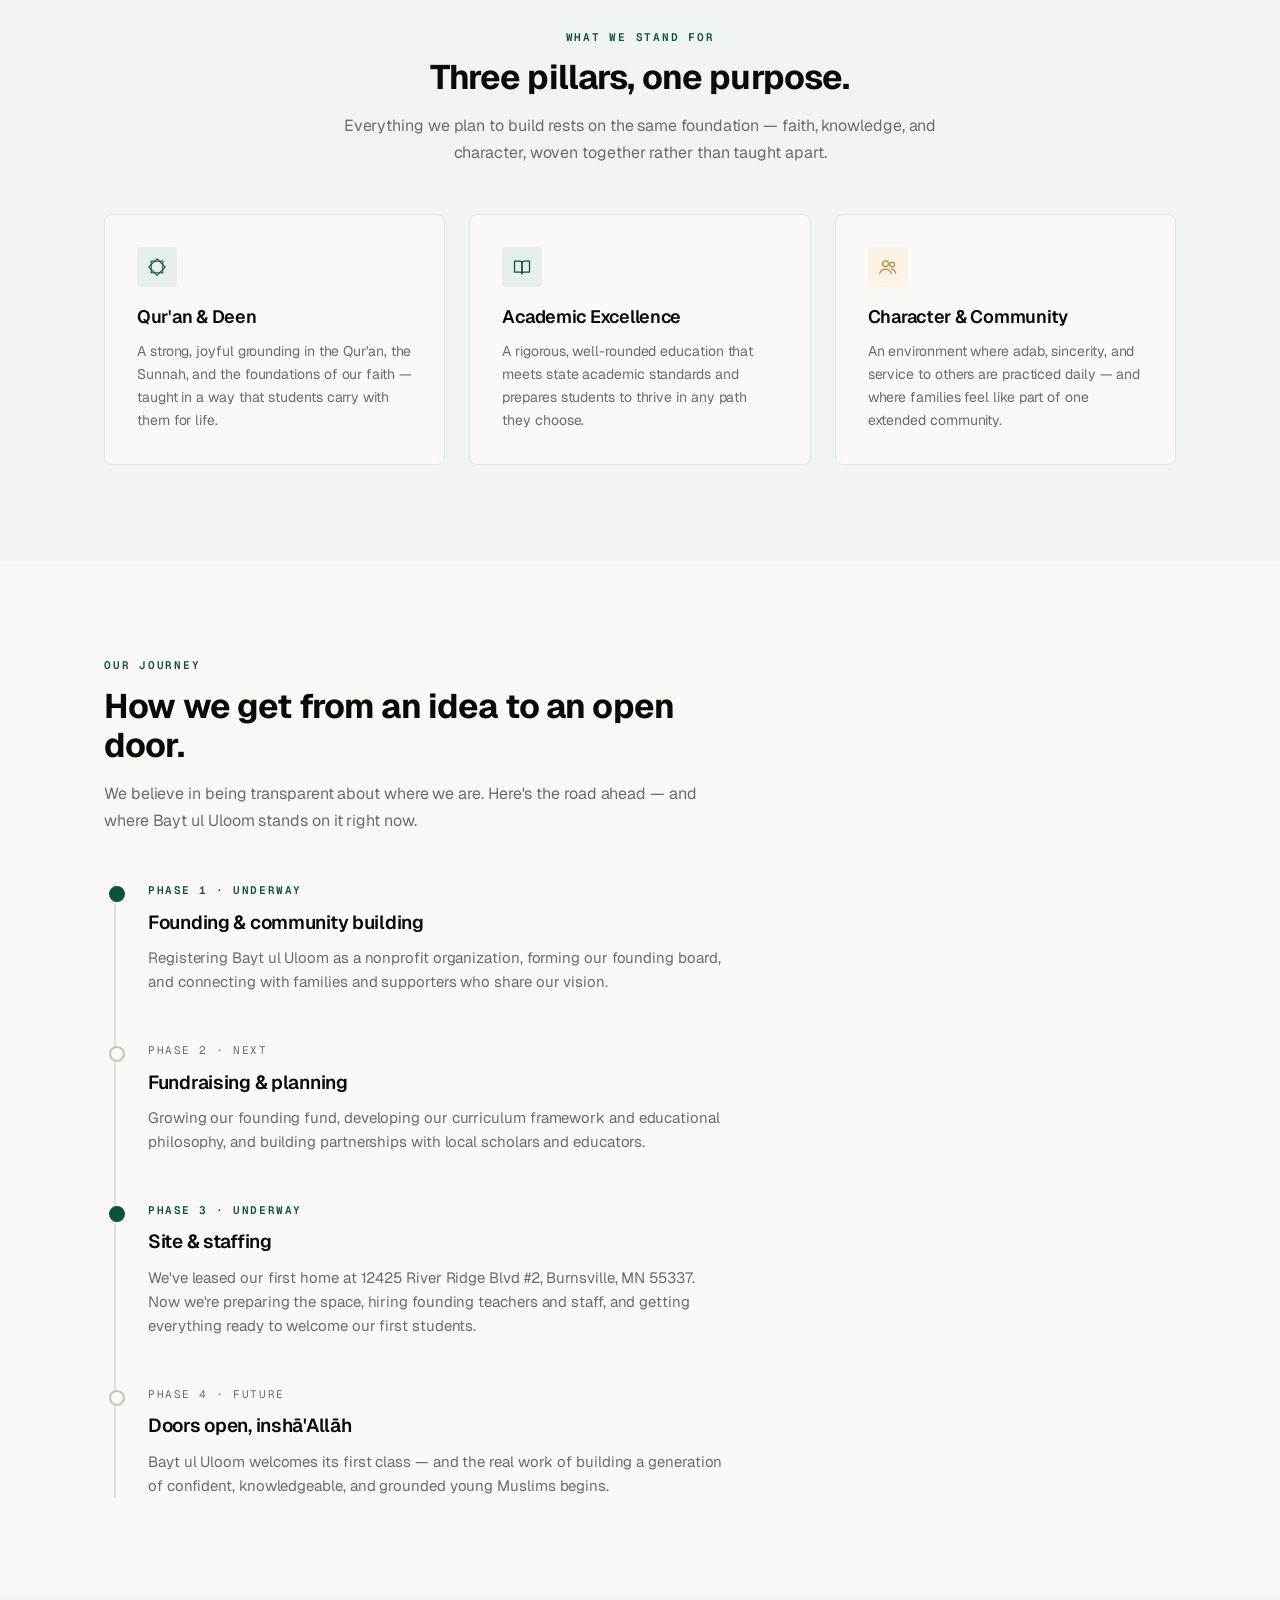
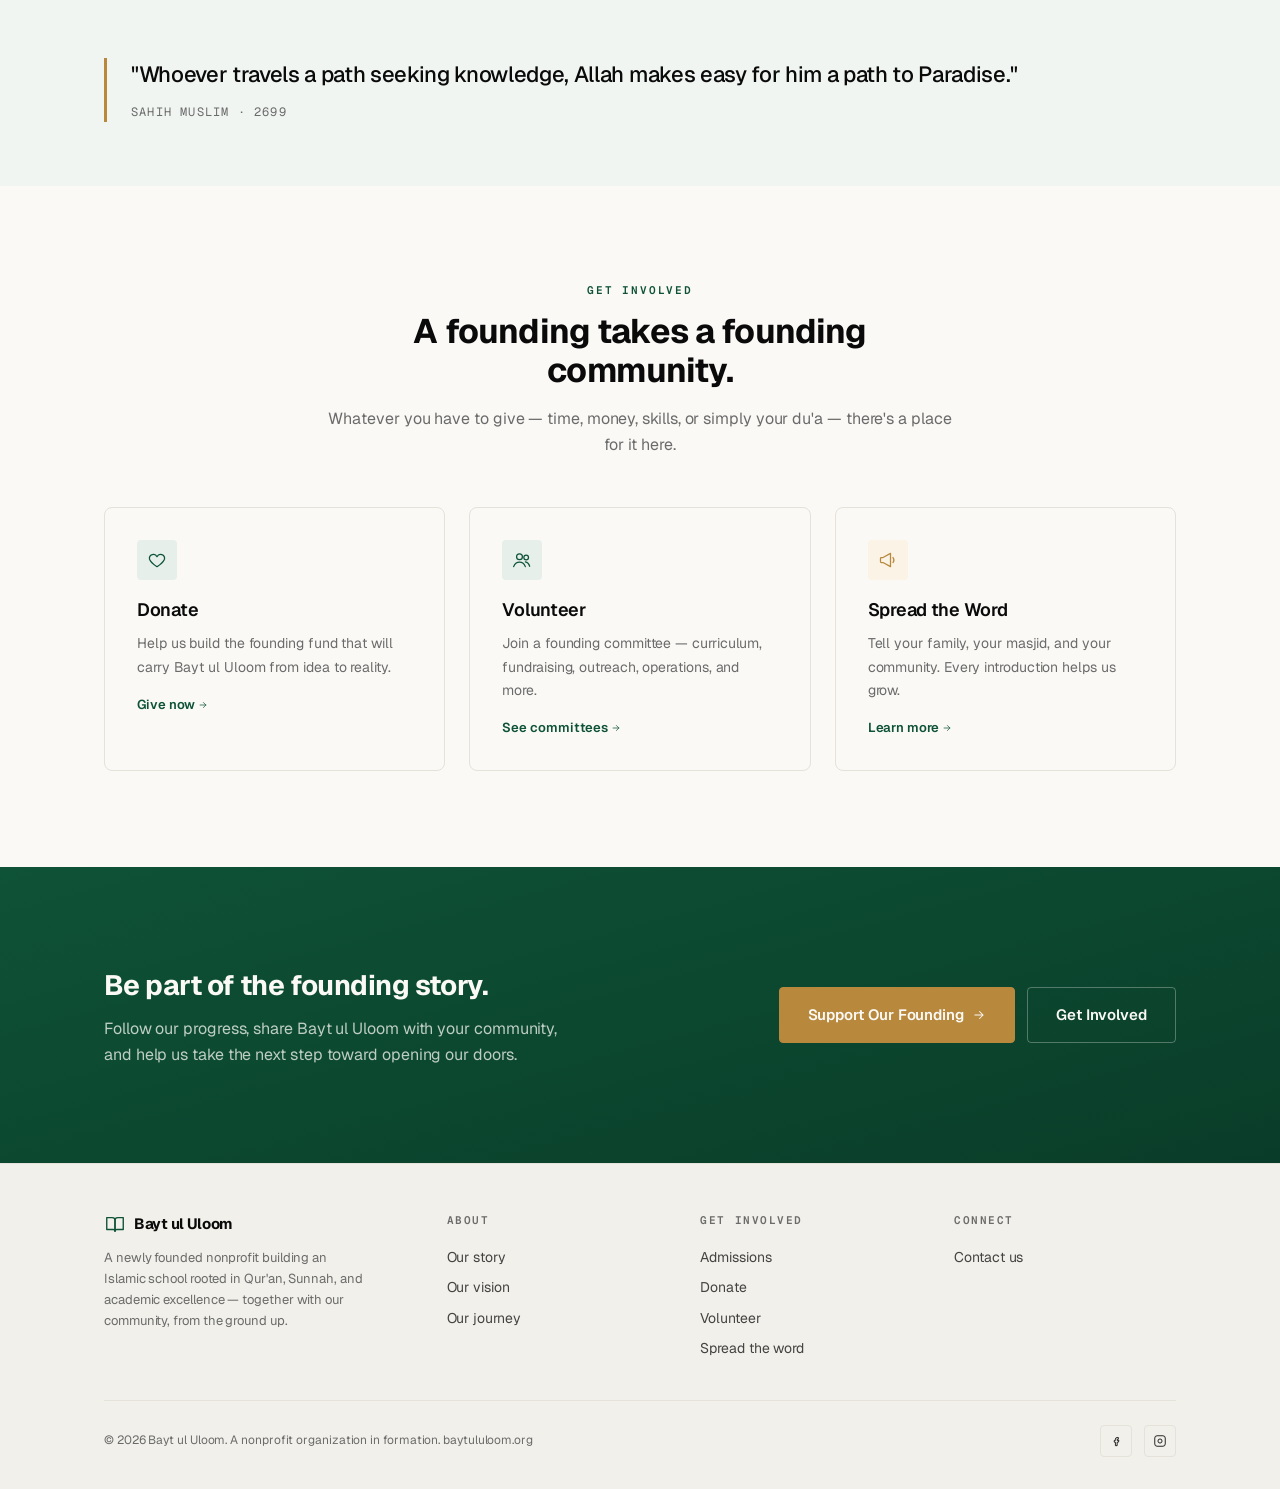
==== commit d1ca46ac: "Add admissions page with interest form link Adds a dedicated Admissions page linking to the admissio" ====
--- a/index.html
+++ b/index.html
@@ -52,6 +52,7 @@
         <li><a href="index.html" class="active">Home</a></li>
         <li><a href="about.html">About</a></li>
         <li><a href="vision.html">Our Vision</a></li>
+        <li><a href="admissions.html">Admissions</a></li>
         <li><a href="get-involved.html">Get Involved</a></li>
         <li><a href="contact.html">Contact</a></li>
         <li><a href="donate.html" class="nav-cta">Donate</a></li>
@@ -252,6 +253,7 @@
       <div>
         <div class="footer-heading">Get involved</div>
         <ul class="footer-links">
+          <li><a href="admissions.html">Admissions</a></li>
           <li><a href="donate.html">Donate</a></li>
           <li><a href="get-involved.html">Volunteer</a></li>
           <li><a href="get-involved.html#spread-the-word">Spread the word</a></li>
--- a/styles.css
+++ b/styles.css
@@ -403,6 +403,16 @@
   padding: var(--s-6);
 }
 .card--tinted { background: var(--bone-2); }
+
+.donation-widget-wrap {
+  max-width: 640px;
+  margin: var(--s-7) auto 0;
+  padding: var(--s-6);
+  border: 1px solid var(--line);
+  border-radius: var(--r-md);
+  background: var(--bone);
+}
+.donation-widget-wrap .gl-simple-donation-widget { width: 100%; }
 
 .pillar-icon {
   width: 40px;
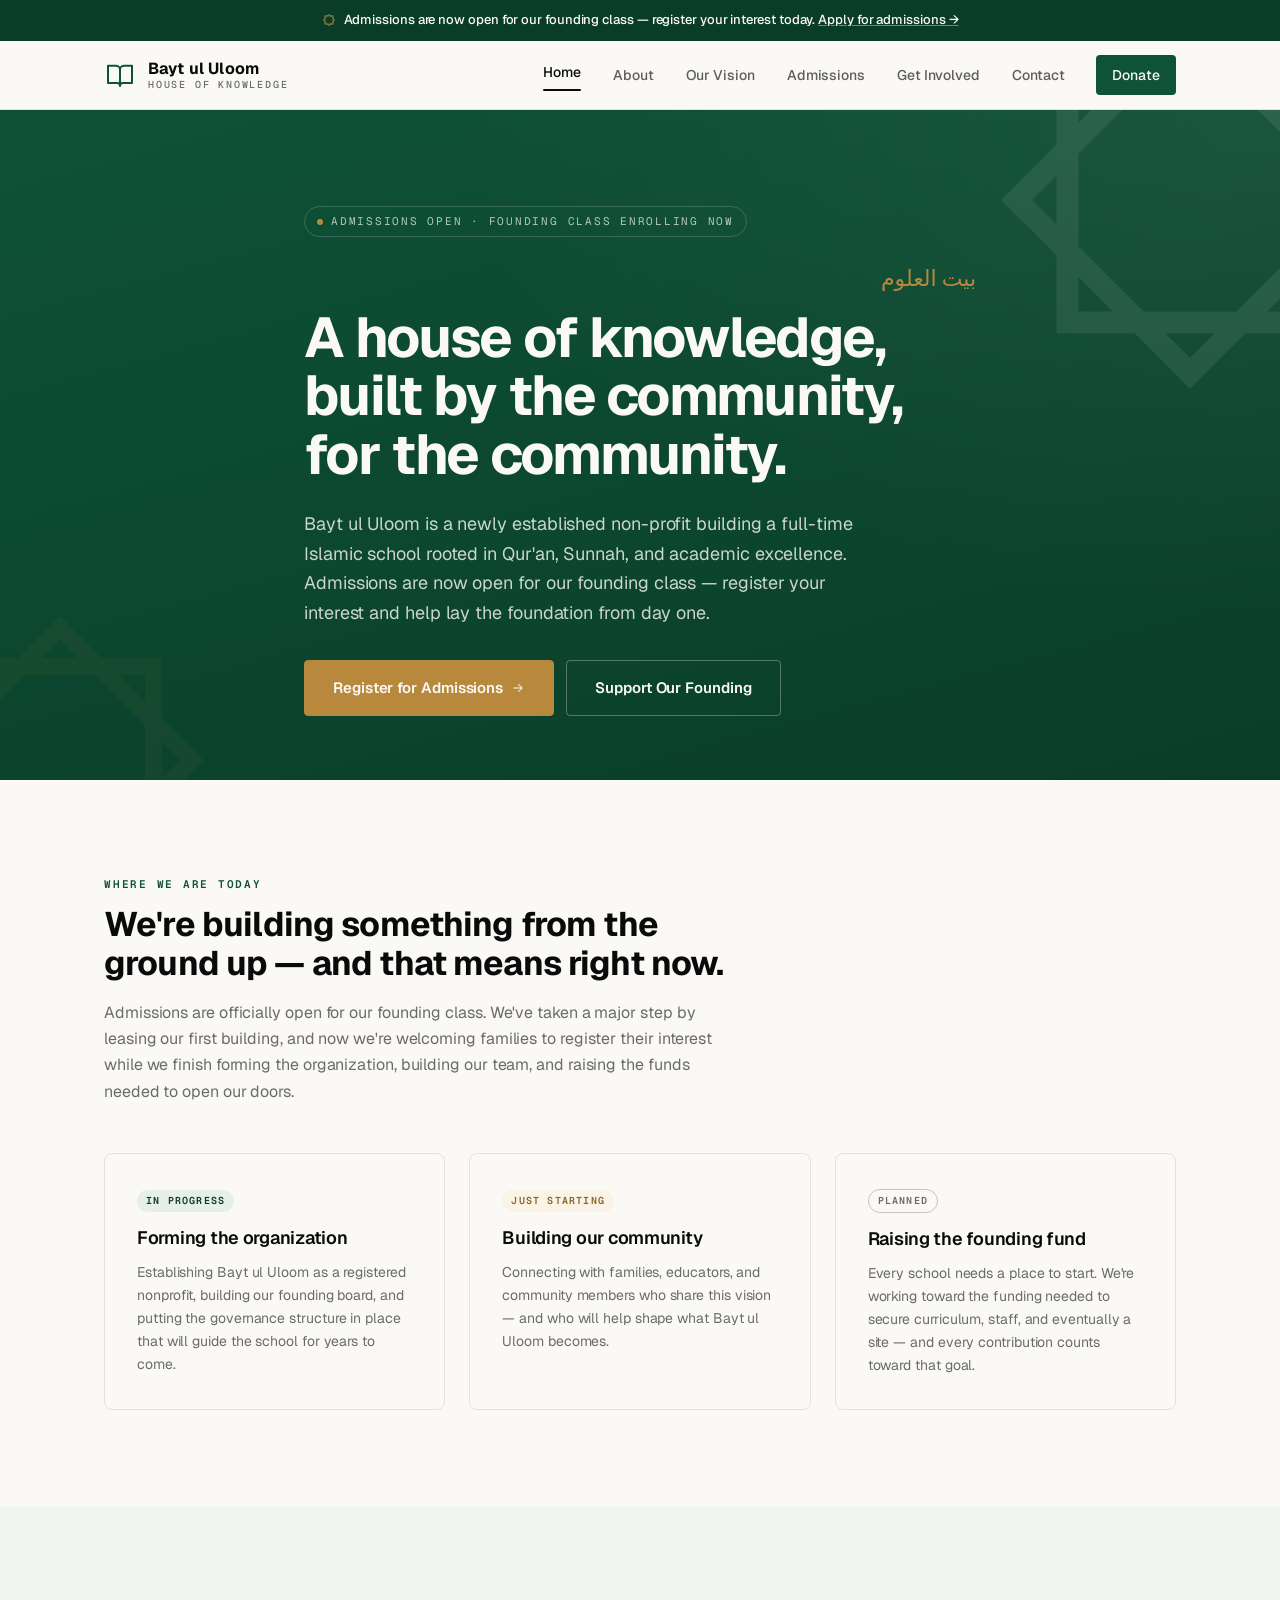
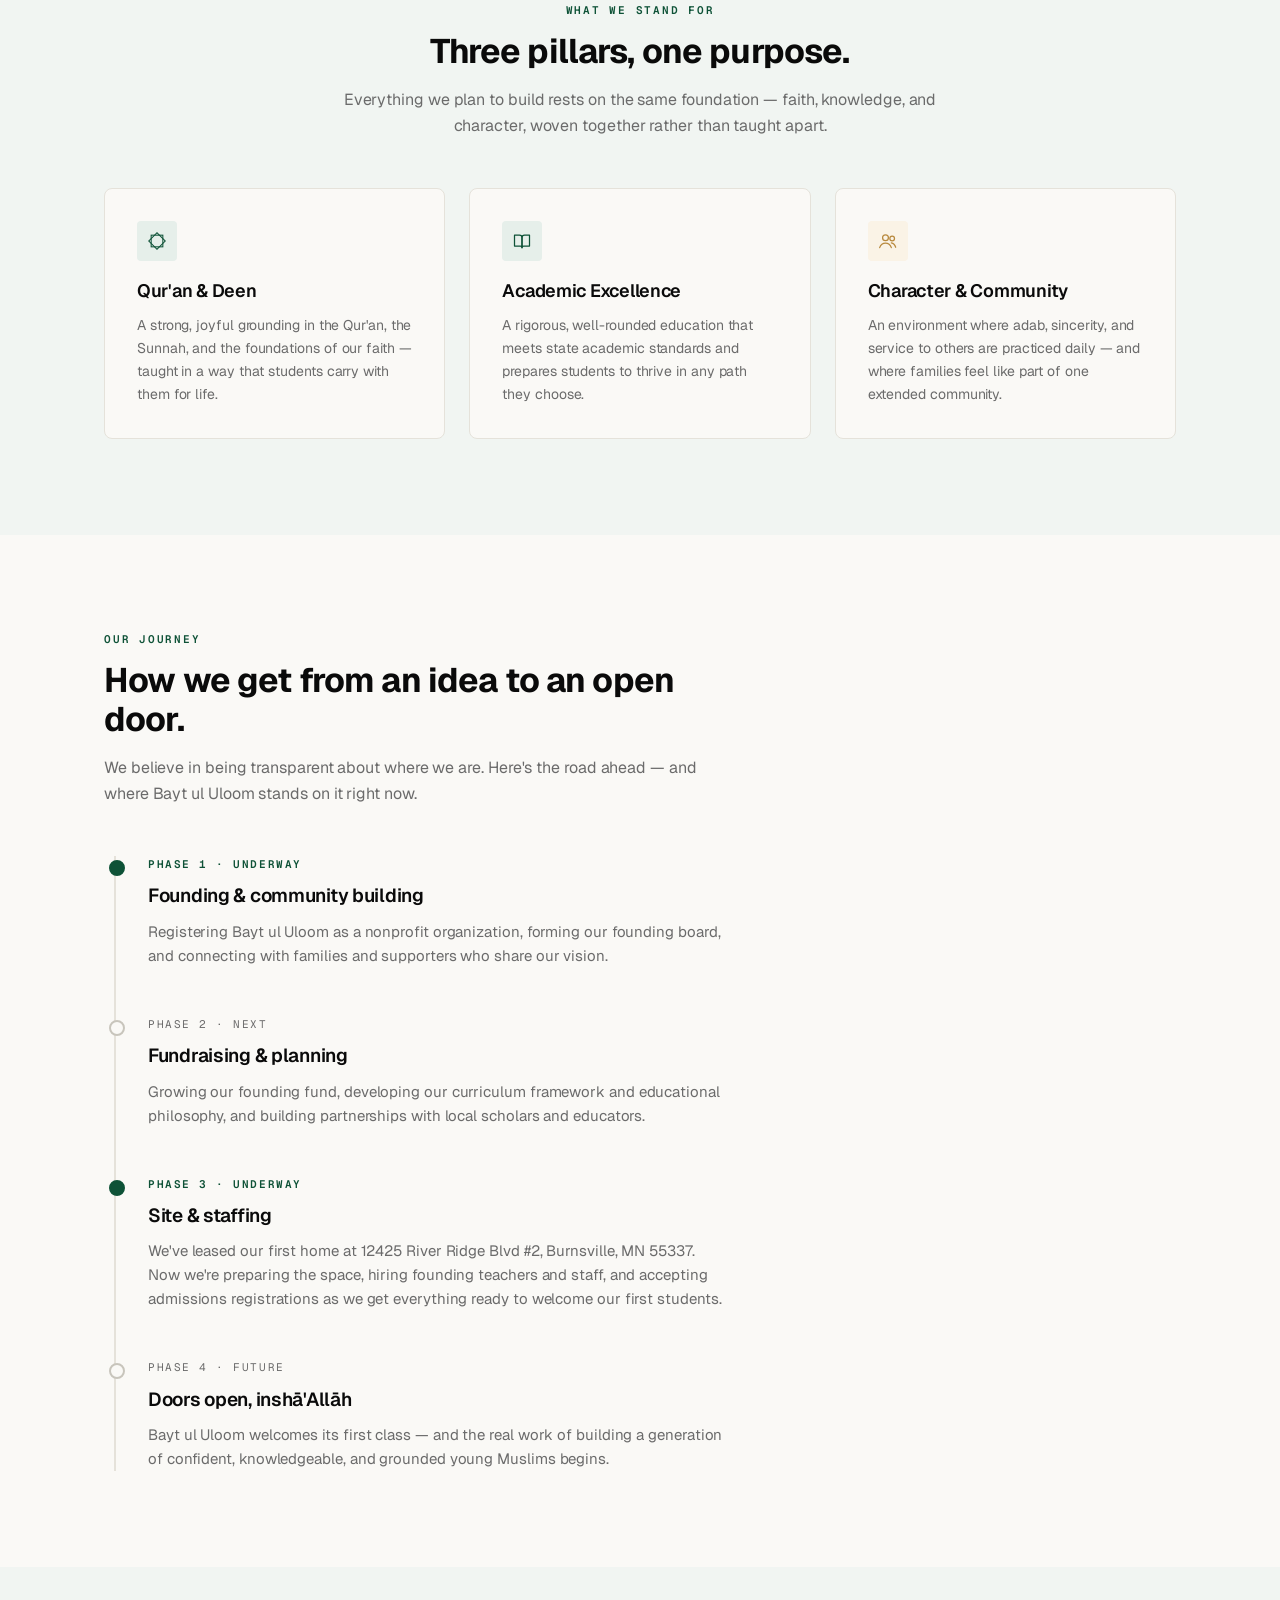
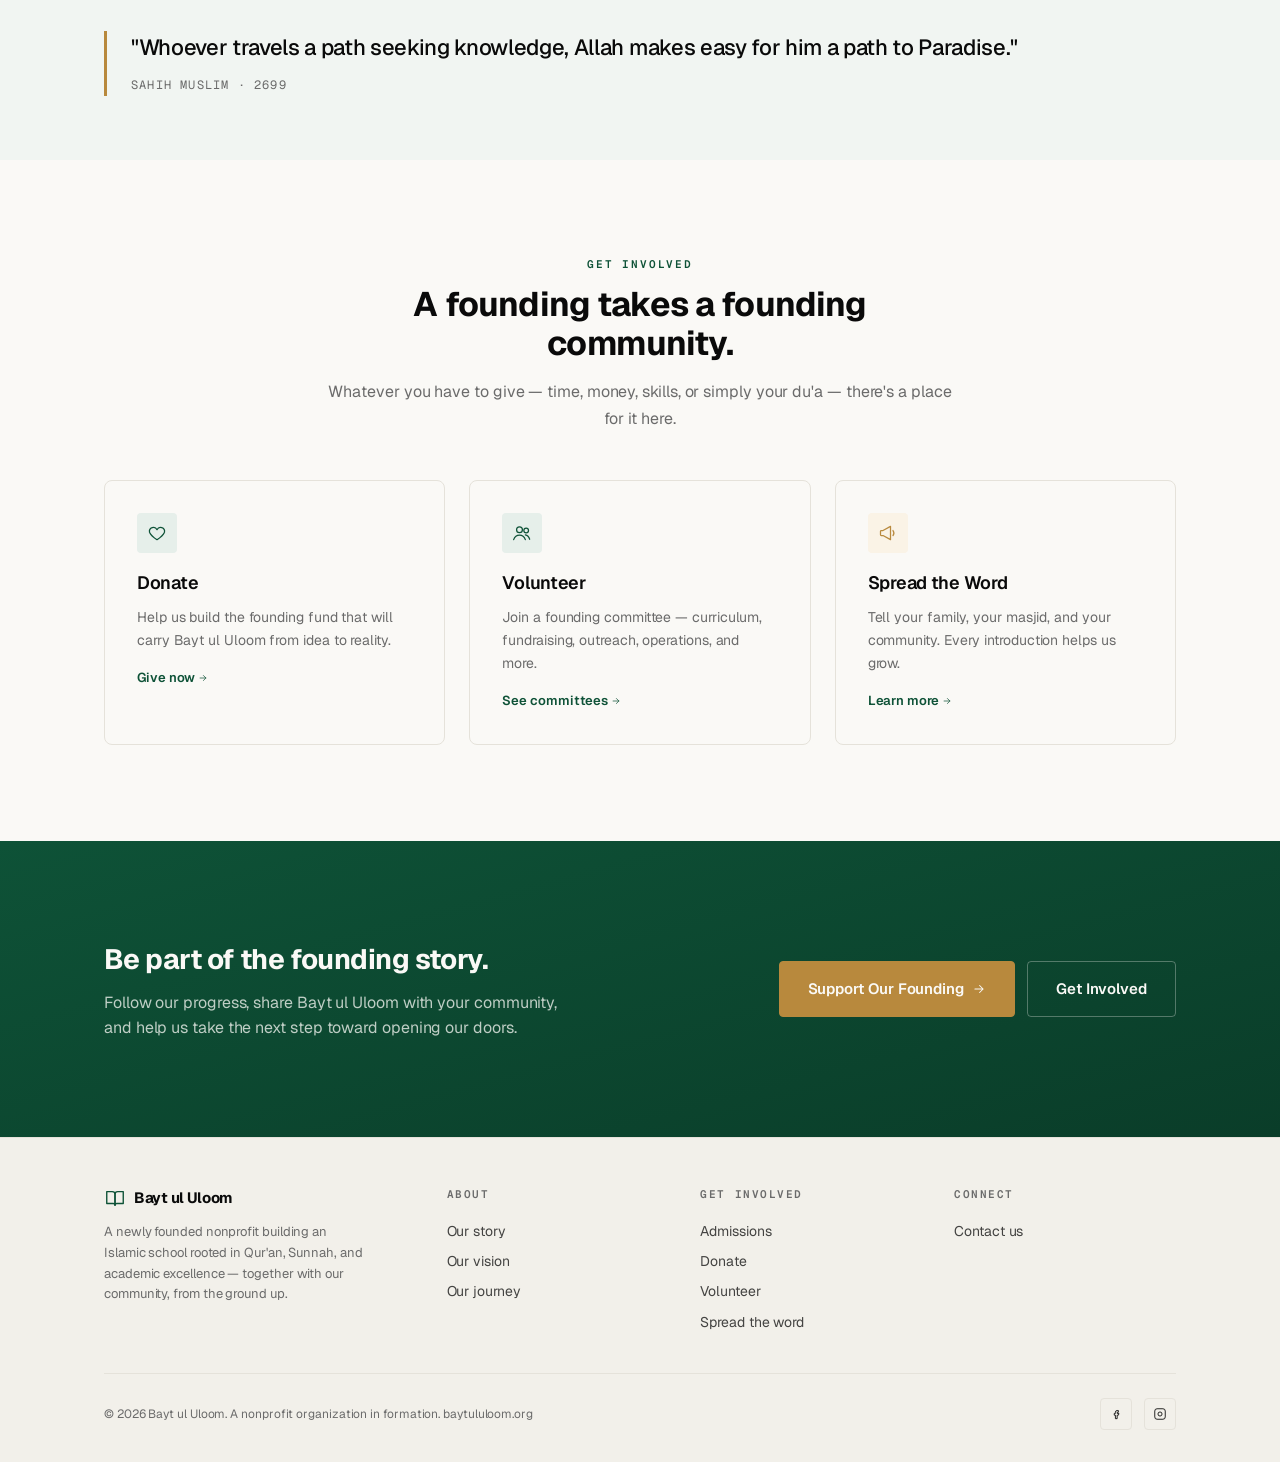
==== commit 4ebf56ea: "Update homepage messaging to lead with open admissions Replaces the "forming phase" framing on the h" ====
--- a/index.html
+++ b/index.html
@@ -36,7 +36,7 @@
 <div class="notice">
   <div class="container notice-inner">
     <svg aria-hidden="true"><use href="#i-star"/></svg>
-    <span>Bayt ul Uloom is a newly founded nonprofit — our school doors aren't open yet, but the work has begun. <a href="about.html">Read our story →</a></span>
+    <span>Admissions are now open for our founding class — register your interest today. <a href="admissions.html">Apply for admissions →</a></span>
   </div>
 </div>
 
@@ -71,13 +71,13 @@
     <svg class="hero-ornament" aria-hidden="true"><use href="#i-star"/></svg>
     <svg class="hero-ornament--2" aria-hidden="true"><use href="#i-star"/></svg>
     <div class="container hero-inner">
-      <div class="hero-eyebrow"><span class="dot"></span> Founding stage · Nonprofit in formation</div>
+      <div class="hero-eyebrow"><span class="dot"></span> Admissions open · Founding class enrolling now</div>
       <div class="hero-arabic" lang="ar" dir="rtl">بيت العلوم</div>
       <h1>A house of knowledge, built by the community, for the community.</h1>
-      <p class="lead">Bayt ul Uloom is a newly established non-profit working to build a full-time Islamic school rooted in Qur'an, Sunnah, and academic excellence. We're at the very beginning — and we're inviting you to help lay the foundation.</p>
+      <p class="lead">Bayt ul Uloom is a newly established non-profit building a full-time Islamic school rooted in Qur'an, Sunnah, and academic excellence. Admissions are now open for our founding class — register your interest and help lay the foundation from day one.</p>
       <div class="hero-actions">
-        <a href="donate.html" class="btn btn--brass btn--lg">Support Our Founding <svg><use href="#i-arrow"/></svg></a>
-        <a href="vision.html" class="btn btn--ghost-dark btn--lg">See Our Vision</a>
+        <a href="admissions.html" class="btn btn--brass btn--lg">Register for Admissions <svg><use href="#i-arrow"/></svg></a>
+        <a href="donate.html" class="btn btn--ghost-dark btn--lg">Support Our Founding</a>
       </div>
     </div>
   </section>
@@ -88,7 +88,7 @@
       <div class="section-head">
         <div class="eyebrow">Where We Are Today</div>
         <h2 class="section-title">We're building something from the ground up — and that means right now.</h2>
-        <p class="section-sub">Bayt ul Uloom doesn't yet have enrolled students, but we've taken a major step: we've leased our first building. What we have is a founding team, a clear mission, a home for our first classrooms, and a community that believes this is needed. Today, our work is about laying the groundwork: forming the organization, building relationships, raising the funds, and planning the curriculum that will shape the school to come.</p>
+        <p class="section-sub">Admissions are officially open for our founding class. We've taken a major step by leasing our first building, and now we're welcoming families to register their interest while we finish forming the organization, building our team, and raising the funds needed to open our doors.</p>
       </div>
 
       <div class="grid grid--3">
@@ -163,7 +163,7 @@
         <li class="is-active">
           <div class="timeline-phase">Phase 3 · Underway</div>
           <h3>Site &amp; staffing</h3>
-          <p>We've leased our first home at 12425 River Ridge Blvd #2, Burnsville, MN 55337. Now we're preparing the space, hiring founding teachers and staff, and getting everything ready to welcome our first students.</p>
+          <p>We've leased our first home at 12425 River Ridge Blvd #2, Burnsville, MN 55337. Now we're preparing the space, hiring founding teachers and staff, and accepting admissions registrations as we get everything ready to welcome our first students.</p>
         </li>
         <li>
           <div class="timeline-phase">Phase 4 · Future</div>
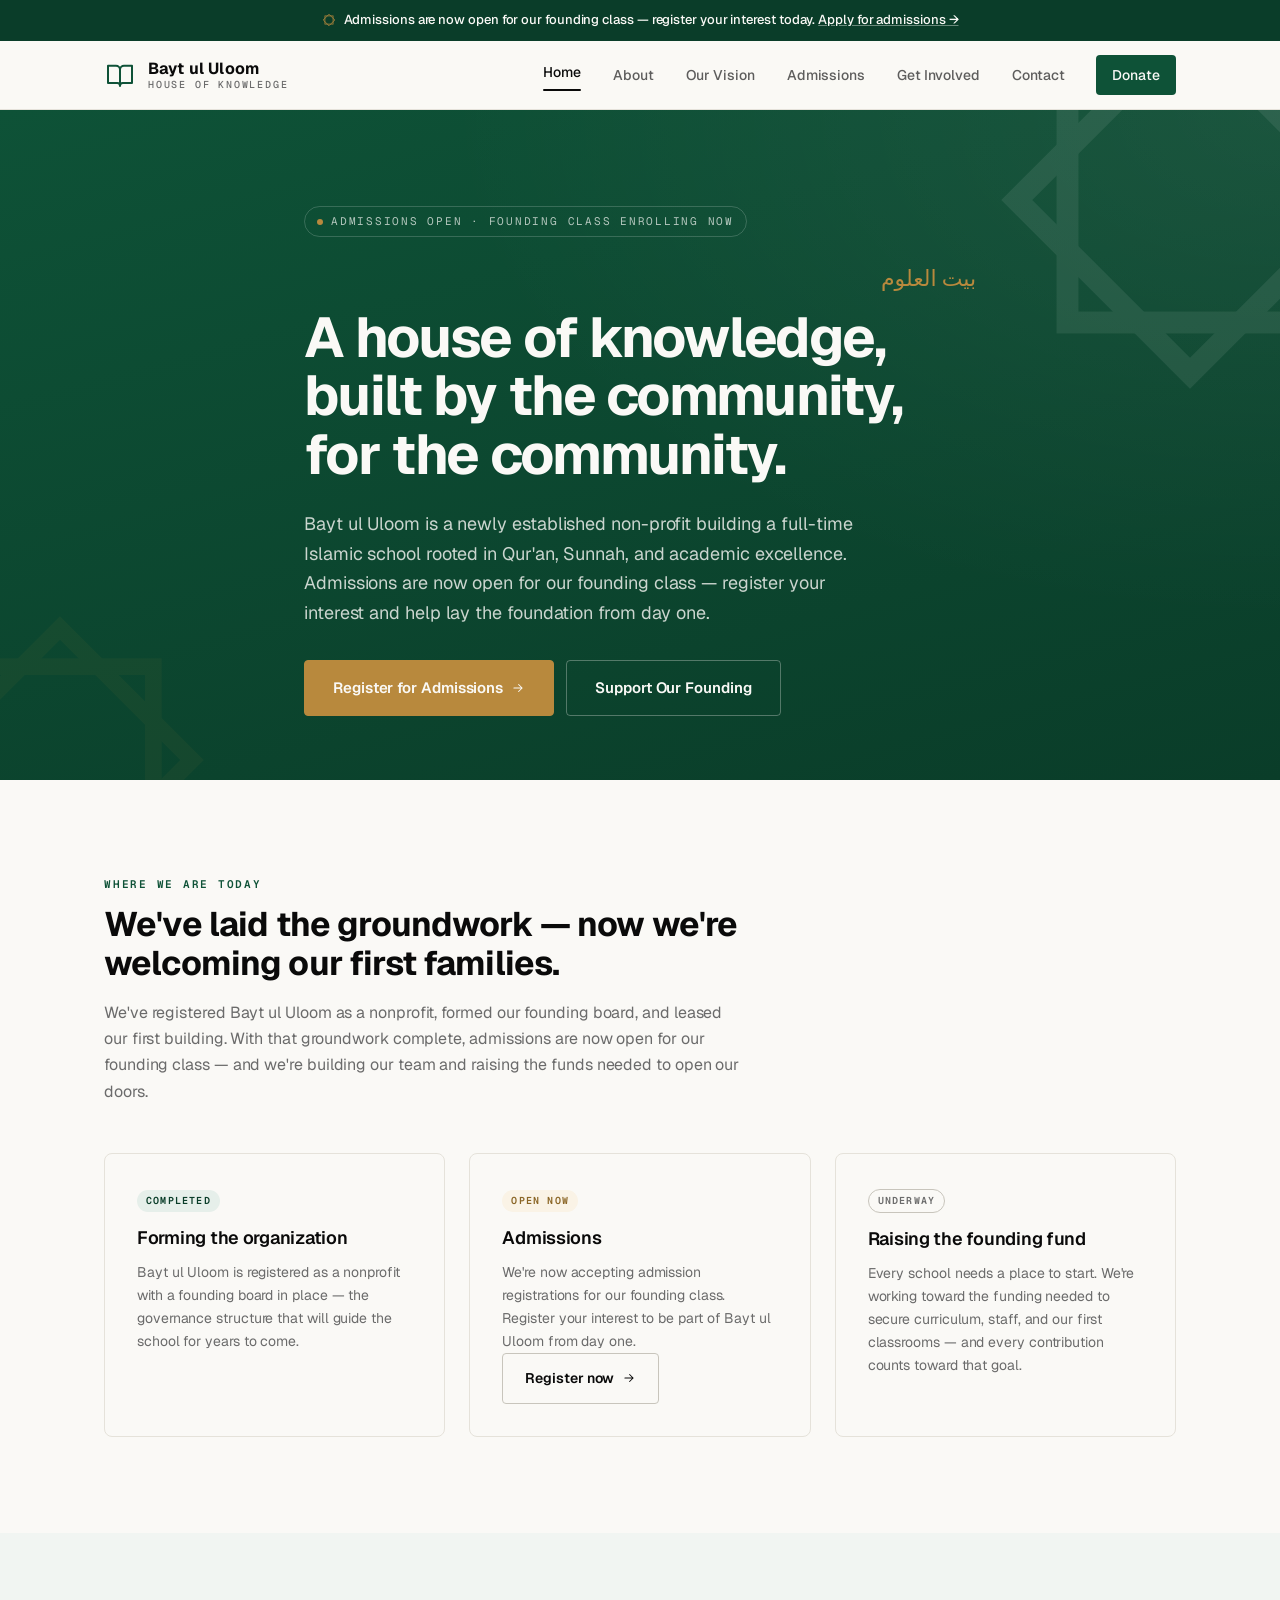
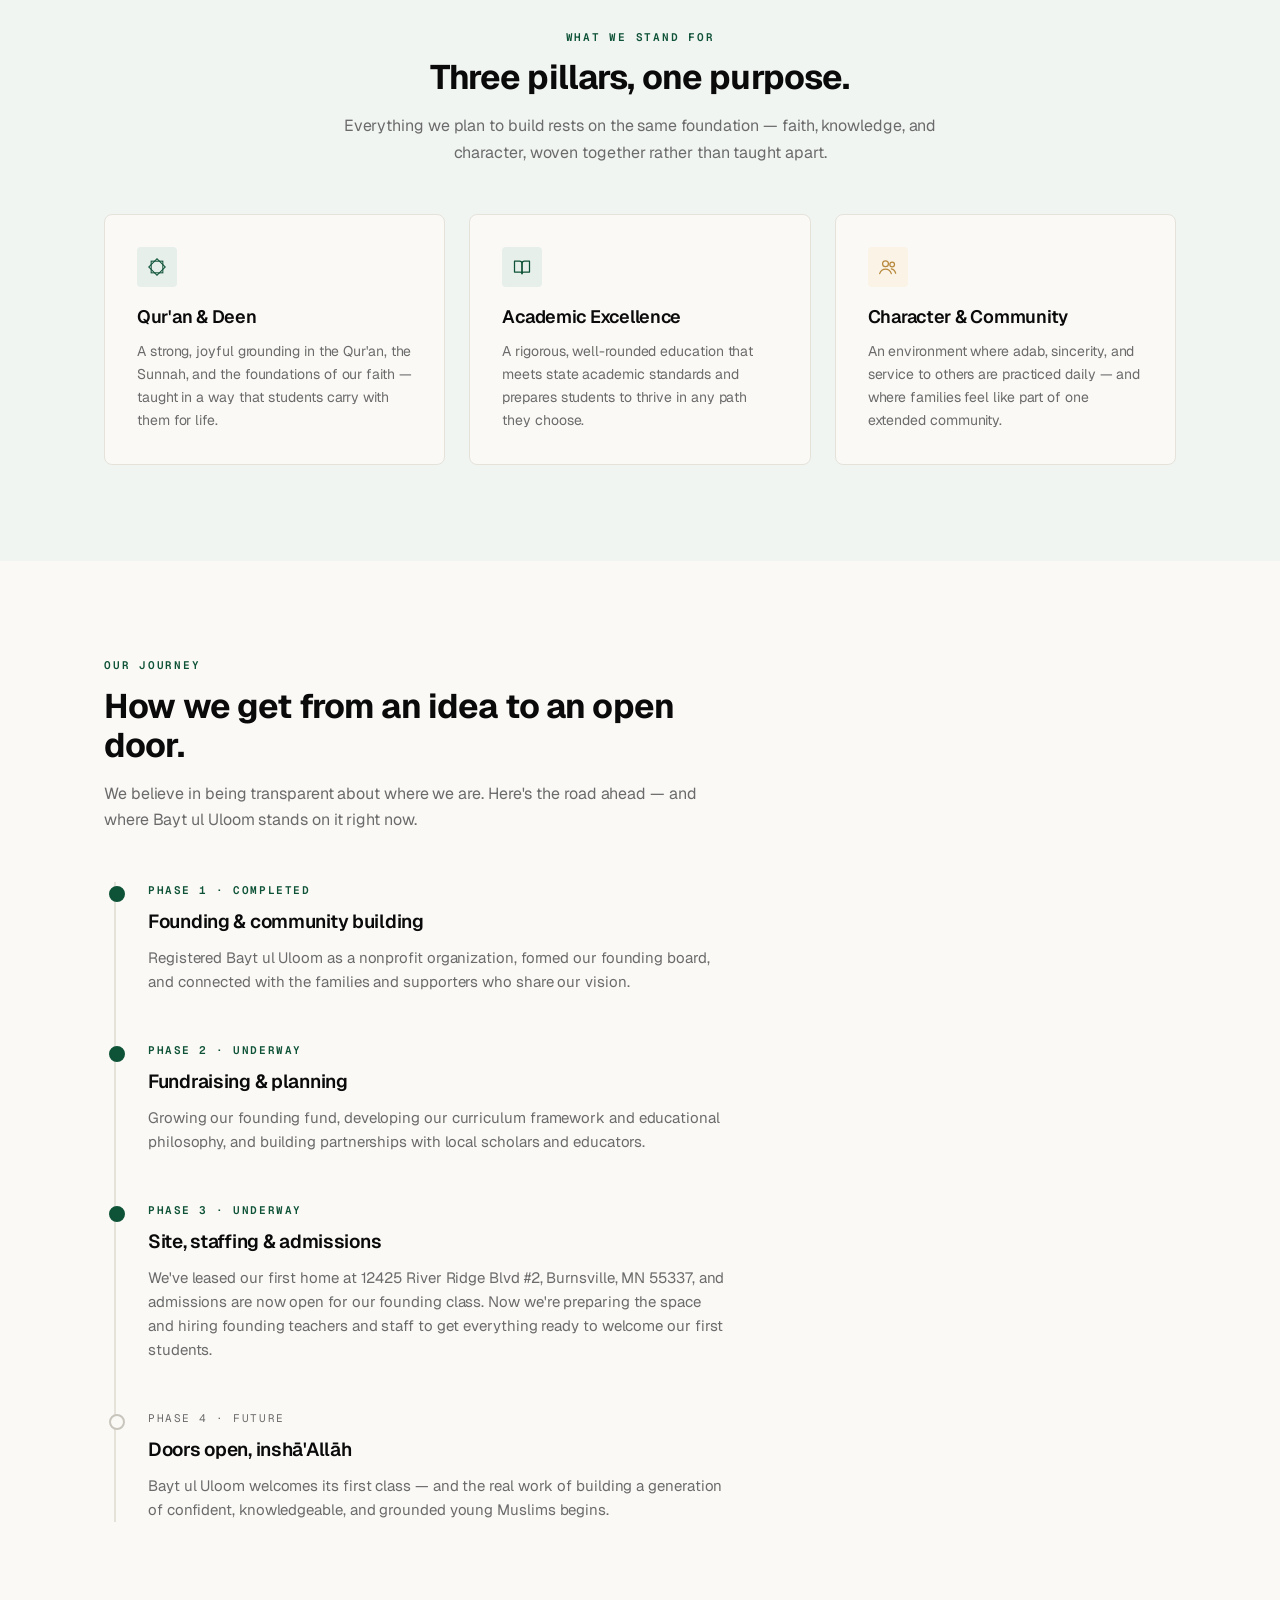
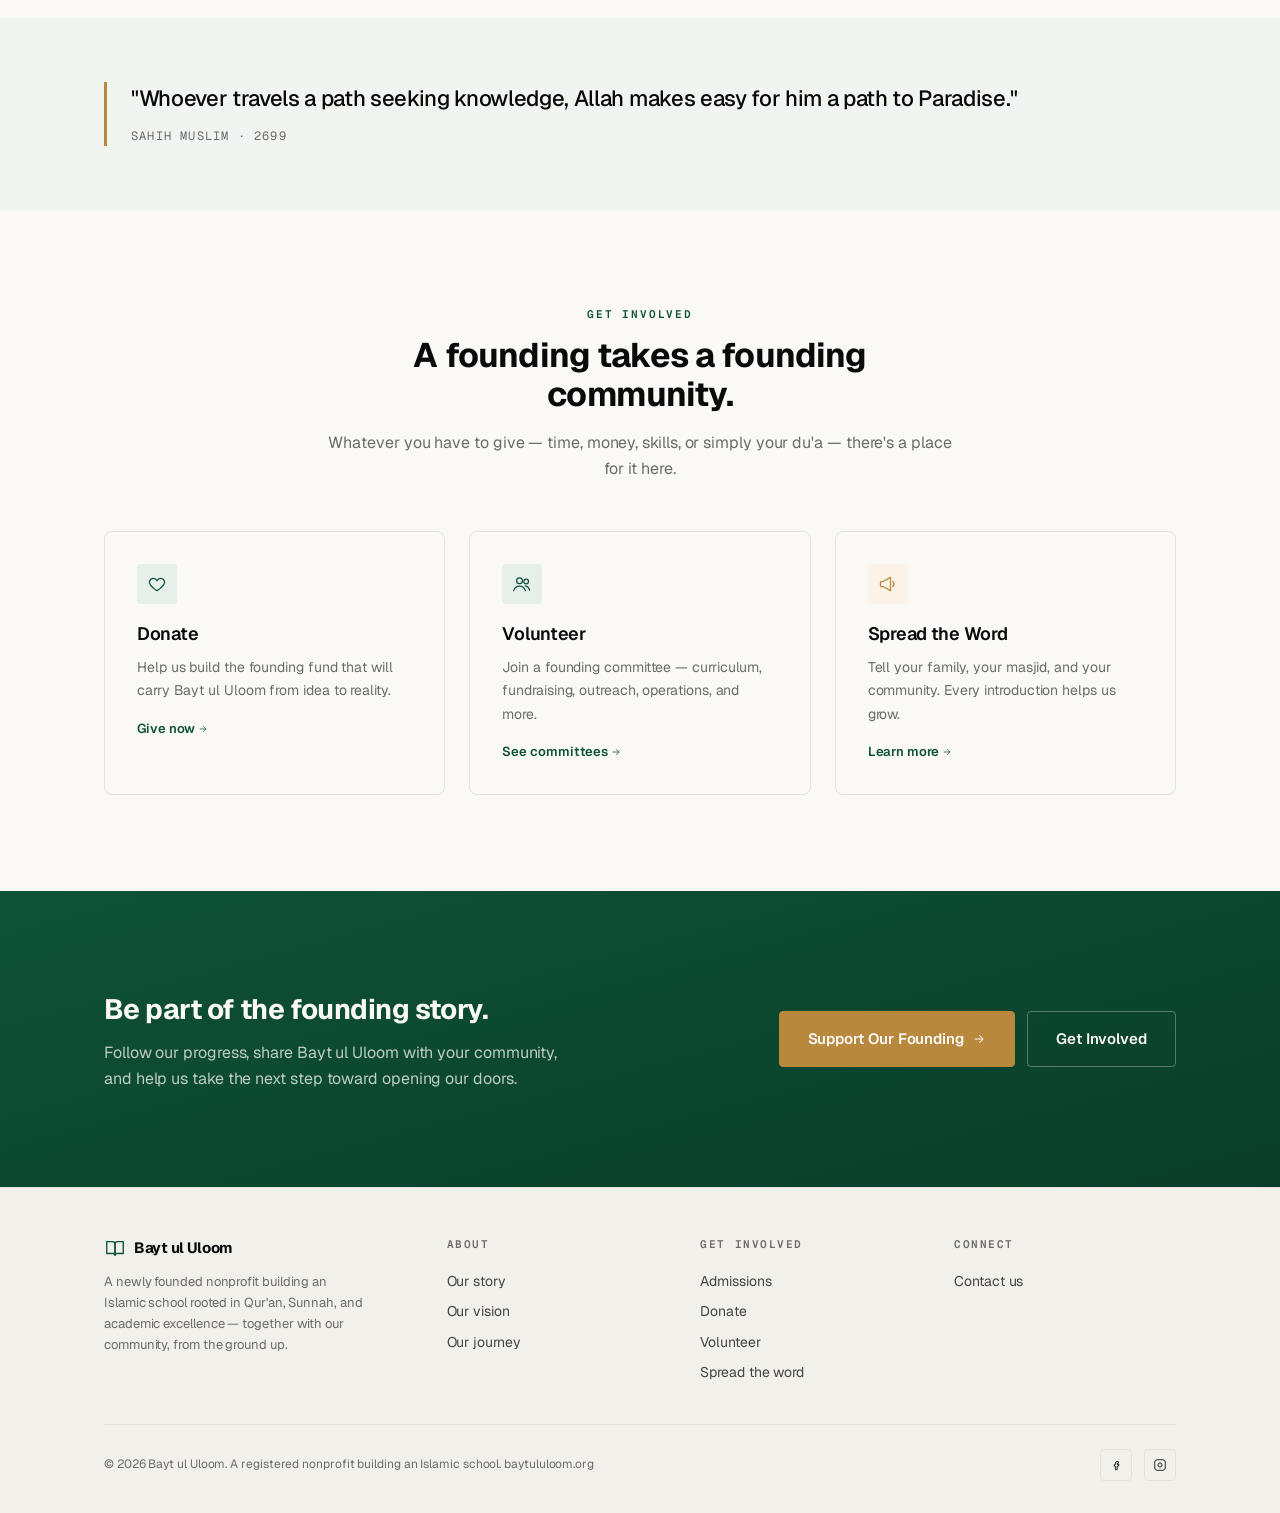
==== commit 390602e4: "Update site-wide status messaging: founding milestones complete, admissions open Replaces "founding " ====
--- a/index.html
+++ b/index.html
@@ -87,25 +87,26 @@
     <div class="container">
       <div class="section-head">
         <div class="eyebrow">Where We Are Today</div>
-        <h2 class="section-title">We're building something from the ground up — and that means right now.</h2>
-        <p class="section-sub">Admissions are officially open for our founding class. We've taken a major step by leasing our first building, and now we're welcoming families to register their interest while we finish forming the organization, building our team, and raising the funds needed to open our doors.</p>
+        <h2 class="section-title">We've laid the groundwork — now we're welcoming our first families.</h2>
+        <p class="section-sub">We've registered Bayt ul Uloom as a nonprofit, formed our founding board, and leased our first building. With that groundwork complete, admissions are now open for our founding class — and we're building our team and raising the funds needed to open our doors.</p>
       </div>
 
       <div class="grid grid--3">
         <div class="card">
-          <span class="badge badge--emerald mb-3">In progress</span>
+          <span class="badge badge--emerald mb-3">Completed</span>
           <h3>Forming the organization</h3>
-          <p>Establishing Bayt ul Uloom as a registered nonprofit, building our founding board, and putting the governance structure in place that will guide the school for years to come.</p>
-        </div>
-        <div class="card">
-          <span class="badge badge--brass mb-3">Just starting</span>
-          <h3>Building our community</h3>
-          <p>Connecting with families, educators, and community members who share this vision — and who will help shape what Bayt ul Uloom becomes.</p>
-        </div>
-        <div class="card">
-          <span class="badge badge--ghost mb-3">Planned</span>
+          <p>Bayt ul Uloom is registered as a nonprofit with a founding board in place — the governance structure that will guide the school for years to come.</p>
+        </div>
+        <div class="card">
+          <span class="badge badge--brass mb-3">Open now</span>
+          <h3>Admissions</h3>
+          <p>We're now accepting admission registrations for our founding class. Register your interest to be part of Bayt ul Uloom from day one.</p>
+          <a href="admissions.html" class="btn btn--ghost mt-3">Register now <svg><use href="#i-arrow"/></svg></a>
+        </div>
+        <div class="card">
+          <span class="badge badge--ghost mb-3">Underway</span>
           <h3>Raising the founding fund</h3>
-          <p>Every school needs a place to start. We're working toward the funding needed to secure curriculum, staff, and eventually a site — and every contribution counts toward that goal.</p>
+          <p>Every school needs a place to start. We're working toward the funding needed to secure curriculum, staff, and our first classrooms — and every contribution counts toward that goal.</p>
         </div>
       </div>
     </div>
@@ -151,19 +152,19 @@
 
       <ul class="timeline">
         <li class="is-active">
-          <div class="timeline-phase">Phase 1 · Underway</div>
+          <div class="timeline-phase">Phase 1 · Completed</div>
           <h3>Founding &amp; community building</h3>
-          <p>Registering Bayt ul Uloom as a nonprofit organization, forming our founding board, and connecting with families and supporters who share our vision.</p>
-        </li>
-        <li>
-          <div class="timeline-phase">Phase 2 · Next</div>
+          <p>Registered Bayt ul Uloom as a nonprofit organization, formed our founding board, and connected with the families and supporters who share our vision.</p>
+        </li>
+        <li class="is-active">
+          <div class="timeline-phase">Phase 2 · Underway</div>
           <h3>Fundraising &amp; planning</h3>
           <p>Growing our founding fund, developing our curriculum framework and educational philosophy, and building partnerships with local scholars and educators.</p>
         </li>
         <li class="is-active">
           <div class="timeline-phase">Phase 3 · Underway</div>
-          <h3>Site &amp; staffing</h3>
-          <p>We've leased our first home at 12425 River Ridge Blvd #2, Burnsville, MN 55337. Now we're preparing the space, hiring founding teachers and staff, and accepting admissions registrations as we get everything ready to welcome our first students.</p>
+          <h3>Site, staffing &amp; admissions</h3>
+          <p>We've leased our first home at 12425 River Ridge Blvd #2, Burnsville, MN 55337, and admissions are now open for our founding class. Now we're preparing the space and hiring founding teachers and staff to get everything ready to welcome our first students.</p>
         </li>
         <li>
           <div class="timeline-phase">Phase 4 · Future</div>
@@ -267,7 +268,7 @@
       </div>
     </div>
     <div class="footer-bottom">
-      <div>&copy; 2026 Bayt ul Uloom. A nonprofit organization in formation. baytululoom.org</div>
+      <div>&copy; 2026 Bayt ul Uloom. A registered nonprofit building an Islamic school. baytululoom.org</div>
       <div class="footer-social">
         <a href="#" aria-label="Facebook"><svg viewBox="0 0 24 24" fill="none" stroke="currentColor" stroke-width="1.5"><path d="M14 9h2V6h-2a3 3 0 0 0-3 3v2H9v3h2v6h3v-6h2.2l.8-3H14V9z"/></svg></a>
         <a href="#" aria-label="Instagram"><svg viewBox="0 0 24 24" fill="none" stroke="currentColor" stroke-width="1.5"><rect x="3" y="3" width="18" height="18" rx="4"/><circle cx="12" cy="12" r="3.5"/><path d="M17 7h.01"/></svg></a>
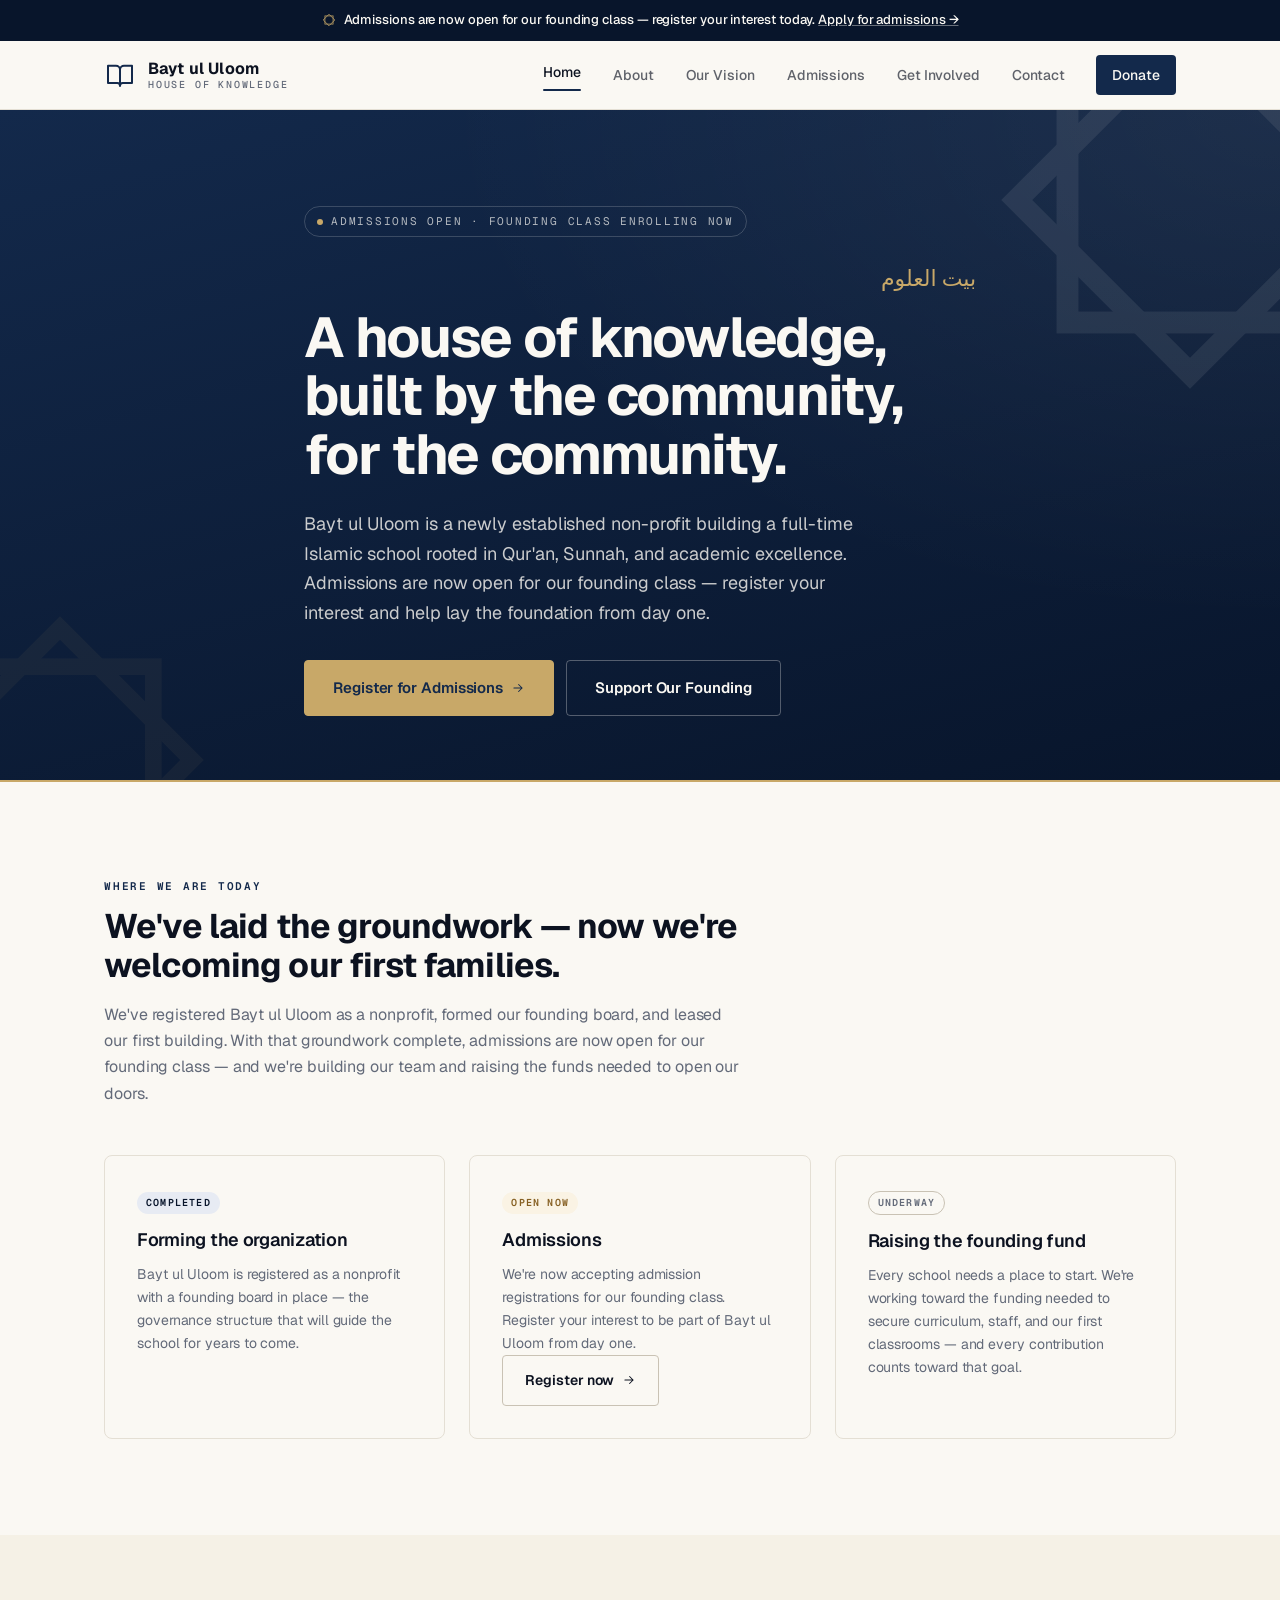
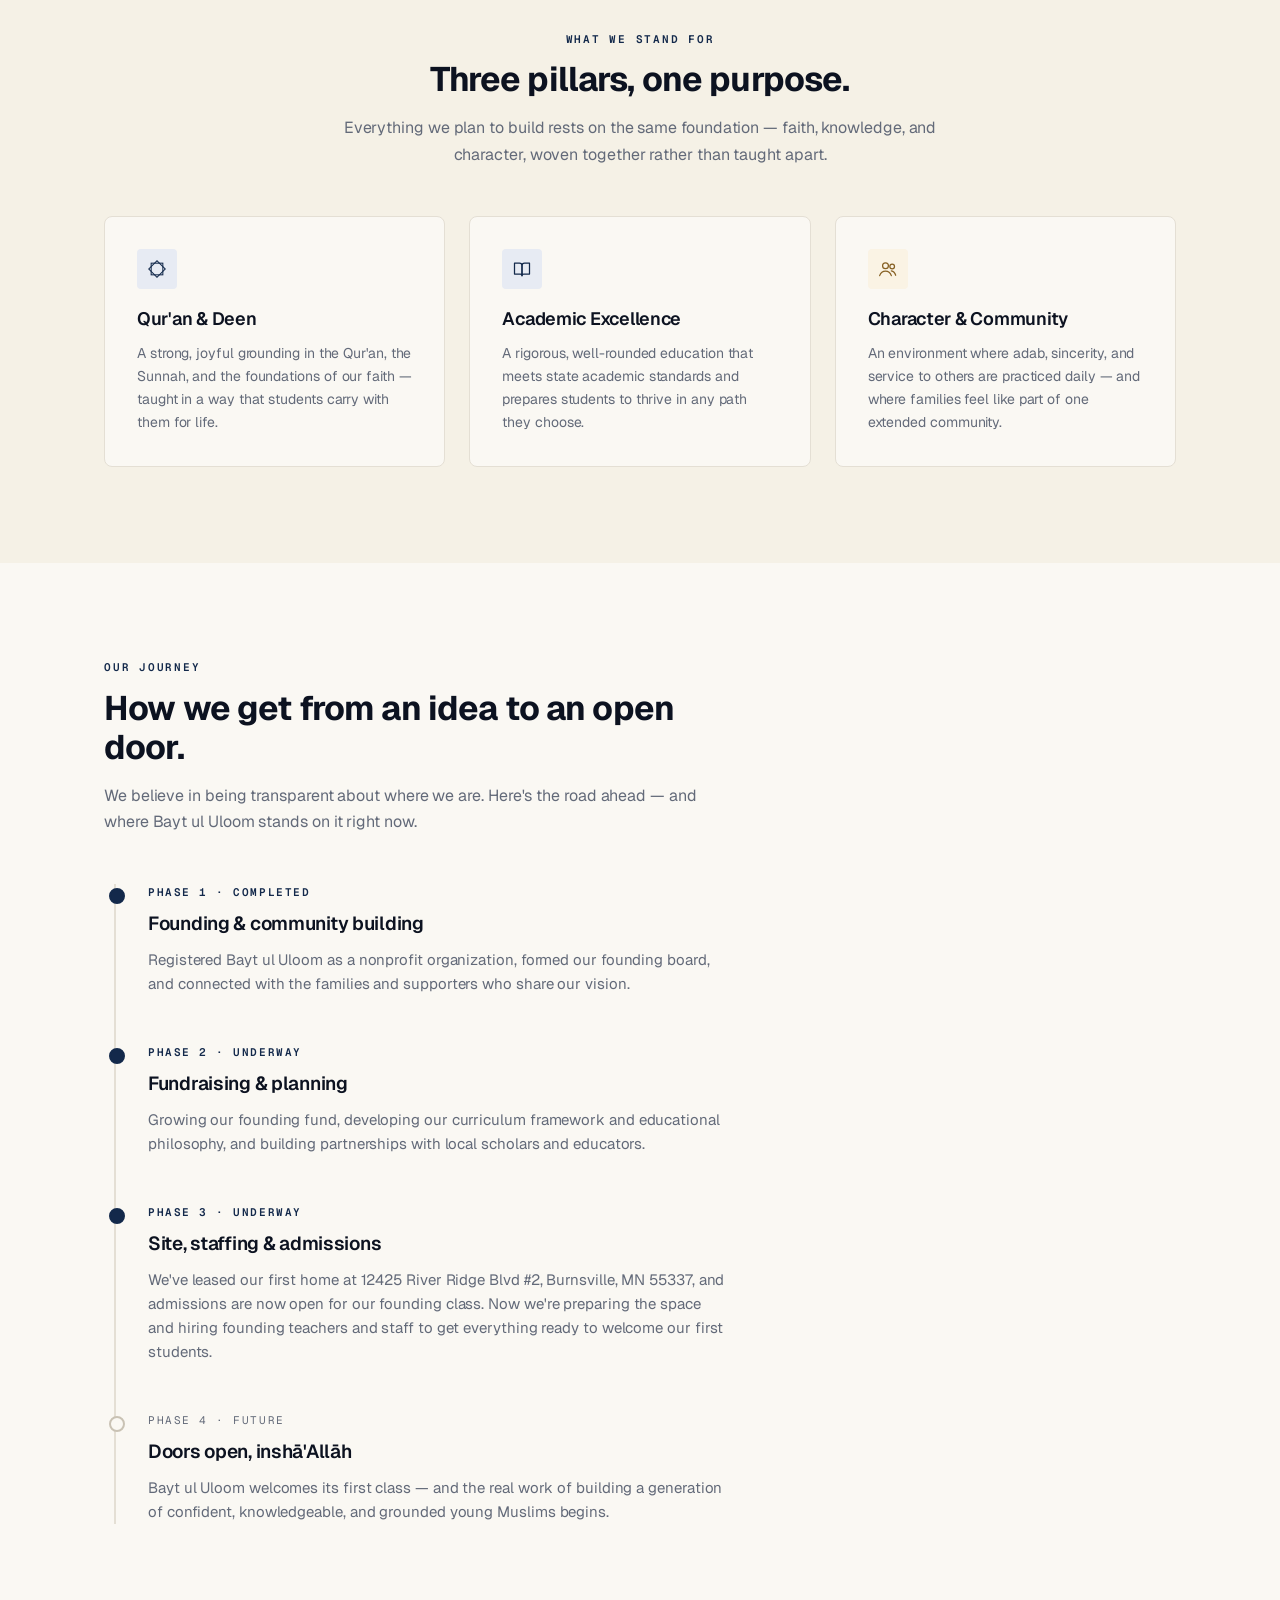
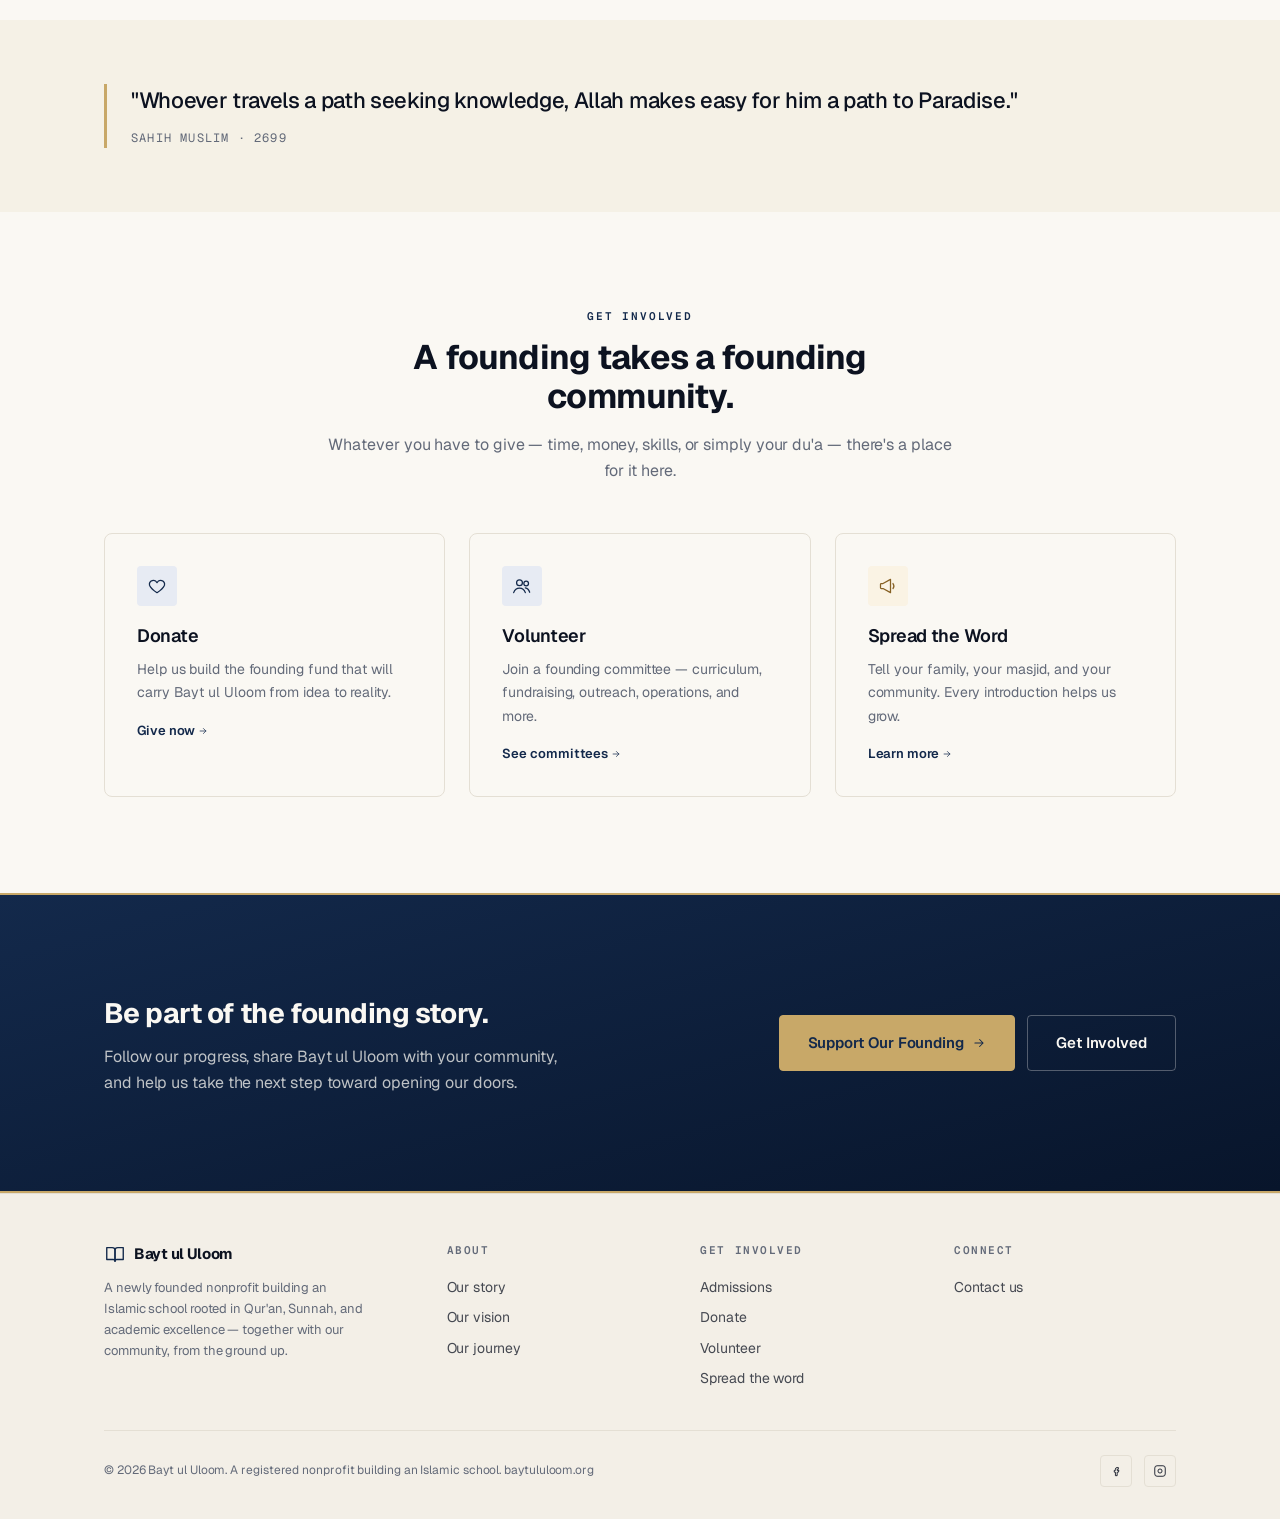
==== commit cedcbb1e: "Retheme site to navy, gold, and ivory brand palette Match the academy banner's colors. Replaces the " ====
--- a/index.html
+++ b/index.html
@@ -3,6 +3,7 @@
 <head>
 <meta charset="utf-8">
 <meta name="viewport" content="width=device-width, initial-scale=1">
+<meta name="theme-color" content="#13294B">
 <title>Bayt ul Uloom — A House of Knowledge, Taking Root</title>
 <meta name="description" content="Bayt ul Uloom is a newly founded nonprofit working to establish an Islamic school grounded in Qur'an, Sunnah, and academic excellence. Join us at the very beginning.">
 
@@ -76,7 +77,7 @@
       <h1>A house of knowledge, built by the community, for the community.</h1>
       <p class="lead">Bayt ul Uloom is a newly established non-profit building a full-time Islamic school rooted in Qur'an, Sunnah, and academic excellence. Admissions are now open for our founding class — register your interest and help lay the foundation from day one.</p>
       <div class="hero-actions">
-        <a href="admissions.html" class="btn btn--brass btn--lg">Register for Admissions <svg><use href="#i-arrow"/></svg></a>
+        <a href="admissions.html" class="btn btn--gold btn--lg">Register for Admissions <svg><use href="#i-arrow"/></svg></a>
         <a href="donate.html" class="btn btn--ghost-dark btn--lg">Support Our Founding</a>
       </div>
     </div>
@@ -93,12 +94,12 @@
 
       <div class="grid grid--3">
         <div class="card">
-          <span class="badge badge--emerald mb-3">Completed</span>
+          <span class="badge badge--navy mb-3">Completed</span>
           <h3>Forming the organization</h3>
           <p>Bayt ul Uloom is registered as a nonprofit with a founding board in place — the governance structure that will guide the school for years to come.</p>
         </div>
         <div class="card">
-          <span class="badge badge--brass mb-3">Open now</span>
+          <span class="badge badge--gold mb-3">Open now</span>
           <h3>Admissions</h3>
           <p>We're now accepting admission registrations for our founding class. Register your interest to be part of Bayt ul Uloom from day one.</p>
           <a href="admissions.html" class="btn btn--ghost mt-3">Register now <svg><use href="#i-arrow"/></svg></a>
@@ -133,7 +134,7 @@
           <p>A rigorous, well-rounded education that meets state academic standards and prepares students to thrive in any path they choose.</p>
         </div>
         <div class="card">
-          <div class="pillar-icon pillar-icon--brass"><svg><use href="#i-users"/></svg></div>
+          <div class="pillar-icon pillar-icon--gold"><svg><use href="#i-users"/></svg></div>
           <h3>Character &amp; Community</h3>
           <p>An environment where adab, sincerity, and service to others are practiced daily — and where families feel like part of one extended community.</p>
         </div>
@@ -195,23 +196,23 @@
       </div>
 
       <div class="grid grid--3">
-        <a href="donate.html" class="card" style="text-decoration:none;color:inherit;display:block;transition:border-color 0.15s;" onmouseover="this.style.borderColor='var(--emerald)'" onmouseout="this.style.borderColor=''">
+        <a href="donate.html" class="card" style="text-decoration:none;color:inherit;display:block;transition:border-color 0.15s;" onmouseover="this.style.borderColor='var(--navy)'" onmouseout="this.style.borderColor=''">
           <div class="pillar-icon"><svg><use href="#i-heart"/></svg></div>
           <h3>Donate</h3>
           <p>Help us build the founding fund that will carry Bayt ul Uloom from idea to reality.</p>
-          <div class="mt-4" style="font-size:13px;font-weight:600;color:var(--emerald);">Give now <svg style="display:inline;width:10px;height:10px;vertical-align:-1px;"><use href="#i-arrow"/></svg></div>
+          <div class="mt-4" style="font-size:13px;font-weight:600;color:var(--navy);">Give now <svg style="display:inline;width:10px;height:10px;vertical-align:-1px;"><use href="#i-arrow"/></svg></div>
         </a>
-        <a href="get-involved.html" class="card" style="text-decoration:none;color:inherit;display:block;transition:border-color 0.15s;" onmouseover="this.style.borderColor='var(--emerald)'" onmouseout="this.style.borderColor=''">
+        <a href="get-involved.html" class="card" style="text-decoration:none;color:inherit;display:block;transition:border-color 0.15s;" onmouseover="this.style.borderColor='var(--navy)'" onmouseout="this.style.borderColor=''">
           <div class="pillar-icon"><svg><use href="#i-users"/></svg></div>
           <h3>Volunteer</h3>
           <p>Join a founding committee — curriculum, fundraising, outreach, operations, and more.</p>
-          <div class="mt-4" style="font-size:13px;font-weight:600;color:var(--emerald);">See committees <svg style="display:inline;width:10px;height:10px;vertical-align:-1px;"><use href="#i-arrow"/></svg></div>
+          <div class="mt-4" style="font-size:13px;font-weight:600;color:var(--navy);">See committees <svg style="display:inline;width:10px;height:10px;vertical-align:-1px;"><use href="#i-arrow"/></svg></div>
         </a>
-        <a href="get-involved.html#spread-the-word" class="card" style="text-decoration:none;color:inherit;display:block;transition:border-color 0.15s;" onmouseover="this.style.borderColor='var(--emerald)'" onmouseout="this.style.borderColor=''">
-          <div class="pillar-icon pillar-icon--brass"><svg><use href="#i-megaphone"/></svg></div>
+        <a href="get-involved.html#spread-the-word" class="card" style="text-decoration:none;color:inherit;display:block;transition:border-color 0.15s;" onmouseover="this.style.borderColor='var(--navy)'" onmouseout="this.style.borderColor=''">
+          <div class="pillar-icon pillar-icon--gold"><svg><use href="#i-megaphone"/></svg></div>
           <h3>Spread the Word</h3>
           <p>Tell your family, your masjid, and your community. Every introduction helps us grow.</p>
-          <div class="mt-4" style="font-size:13px;font-weight:600;color:var(--emerald);">Learn more <svg style="display:inline;width:10px;height:10px;vertical-align:-1px;"><use href="#i-arrow"/></svg></div>
+          <div class="mt-4" style="font-size:13px;font-weight:600;color:var(--navy);">Learn more <svg style="display:inline;width:10px;height:10px;vertical-align:-1px;"><use href="#i-arrow"/></svg></div>
         </a>
       </div>
     </div>
@@ -226,7 +227,7 @@
           <p>Follow our progress, share Bayt ul Uloom with your community, and help us take the next step toward opening our doors.</p>
         </div>
         <div style="display:flex; gap: var(--s-3); flex-wrap:wrap;">
-          <a href="donate.html" class="btn btn--brass btn--lg">Support Our Founding <svg><use href="#i-arrow"/></svg></a>
+          <a href="donate.html" class="btn btn--gold btn--lg">Support Our Founding <svg><use href="#i-arrow"/></svg></a>
           <a href="get-involved.html" class="btn btn--ghost-dark btn--lg">Get Involved</a>
         </div>
       </div>
--- a/styles.css
+++ b/styles.css
@@ -2,31 +2,37 @@
    Bayt ul Uloom — baytululoom.org
    Modern, restrained: bold geometric sans, soft borders, Islamic geometry
    as quiet ornament. Founding-stage nonprofit site.
+   Palette follows the academy banner: deep navy, brand gold, warm ivory.
    ────────────────────────────────────────────────────────────────────── */
 
 :root {
   /* Color */
-  --ink: #0A0A0A;
-  --ink-2: #1F1F1F;
-  --bone: #FAF9F6;
-  --bone-2: #F2F0EA;
-  --line: #E5E2DA;
-  --line-strong: #C8C5BC;
-  --muted: #6B6B6B;
-
-  --emerald: #0E5237;
-  --emerald-2: #0A3D29;
-  --emerald-soft: #E6EFEA;
-  --emerald-tint: #F1F5F2;
-
-  --brass: #B8893D;
-  --brass-tint: #FAF3E6;
+  --ink: #0C1220;
+  --ink-2: #26303F;
+  --bone: #FAF8F3;
+  --bone-2: #F3EFE7;
+  --line: #E4DFD4;
+  --line-strong: #C9C2B4;
+  --muted: #636A79;
+
+  --navy: #13294B;
+  --navy-2: #08152B;
+  --navy-soft: #E7EBF3;
+
+  /* Warm ivory ground, as on the banner's cream panel */
+  --parchment: #F5F1E6;
+
+  --gold: #C8A868;
+  --gold-2: #B08D4B;
+  --gold-deep: #866023;
+  --gold-tint: #FAF3E4;
 
   /* Pinned tokens — for text on saturated/dark backgrounds */
-  --bone-pinned: #FAF9F6;
-  --ink-pinned: #0A0A0A;
-  --emerald-pinned: #0E5237;
-  --emerald-2-pinned: #0A3D29;
+  --bone-pinned: #FAF8F3;
+  --ink-pinned: #0C1220;
+  --navy-pinned: #13294B;
+  --navy-2-pinned: #08152B;
+  --gold-pinned: #C8A868;
 
   /* Type */
   --sans: "Geist", ui-sans-serif, system-ui, -apple-system, "Segoe UI", sans-serif;
@@ -66,7 +72,7 @@
 
 a { color: inherit; }
 img, svg { display: block; }
-::selection { background: var(--ink); color: var(--bone); }
+::selection { background: var(--navy); color: var(--bone-pinned); }
 
 .container {
   max-width: 1120px;
@@ -77,7 +83,7 @@
 /* ── Top notice bar ──────────────────────────────────────────────────── */
 
 .notice {
-  background: var(--emerald-2);
+  background: var(--navy-2);
   color: var(--bone-pinned);
 }
 .notice-inner {
@@ -90,15 +96,15 @@
   font-weight: 500;
   padding: 10px var(--s-5);
 }
-.notice-inner svg { width: 14px; height: 14px; flex-shrink: 0; color: var(--brass); }
-.notice a { text-decoration: underline; text-decoration-color: rgba(250,249,246,0.4); }
+.notice-inner svg { width: 14px; height: 14px; flex-shrink: 0; color: var(--gold); }
+.notice a { text-decoration: underline; text-decoration-color: rgba(250,248,243,0.4); }
 .notice a:hover { text-decoration-color: var(--bone); }
 
 /* ── Nav ─────────────────────────────────────────────────────────────── */
 
 .nav {
   border-bottom: 1px solid var(--line);
-  background: rgba(250, 249, 246, 0.9);
+  background: rgba(250, 248, 243, 0.9);
   backdrop-filter: saturate(180%) blur(8px);
   -webkit-backdrop-filter: saturate(180%) blur(8px);
   position: sticky;
@@ -124,7 +130,7 @@
 .brand-icon {
   width: 32px;
   height: 32px;
-  color: var(--emerald);
+  color: var(--navy);
   flex-shrink: 0;
 }
 .brand-mark { letter-spacing: 0.01em; line-height: 1.1; }
@@ -160,7 +166,7 @@
   display: block;
   height: 2px;
   margin-top: 4px;
-  background: var(--ink);
+  background: var(--navy);
   border-radius: 1px;
 }
 .nav-cta {
@@ -168,7 +174,7 @@
   align-items: center;
   gap: var(--s-2);
   padding: 9px 16px;
-  background: var(--emerald);
+  background: var(--navy);
   color: var(--bone-pinned) !important;
   border-radius: var(--r-sm);
   font-size: 13px;
@@ -177,7 +183,7 @@
   opacity: 1 !important;
   transition: background 0.15s;
 }
-.nav-cta:hover { background: var(--emerald-2); }
+.nav-cta:hover { background: var(--navy-2); }
 
 .nav-toggle {
   display: none;
@@ -213,18 +219,18 @@
 .btn svg { width: 14px; height: 14px; }
 
 .btn--primary {
-  background: var(--emerald);
+  background: var(--navy);
   color: var(--bone-pinned);
-  border-color: var(--emerald);
-}
-.btn--primary:hover { background: var(--emerald-2); border-color: var(--emerald-2); }
+  border-color: var(--navy);
+}
+.btn--primary:hover { background: var(--navy-2); border-color: var(--navy-2); }
 
 .btn--ghost-dark {
   background: transparent;
   color: var(--bone-pinned);
-  border-color: rgba(250,249,246,0.3);
-}
-.btn--ghost-dark:hover { background: rgba(250,249,246,0.08); border-color: rgba(250,249,246,0.5); }
+  border-color: rgba(250,248,243,0.3);
+}
+.btn--ghost-dark:hover { background: rgba(250,248,243,0.08); border-color: rgba(250,248,243,0.5); }
 
 .btn--ghost {
   background: transparent;
@@ -233,12 +239,12 @@
 }
 .btn--ghost:hover { border-color: var(--ink); }
 
-.btn--brass {
-  background: var(--brass);
-  color: var(--bone-pinned);
-  border-color: var(--brass);
-}
-.btn--brass:hover { background: #a37a35; border-color: #a37a35; }
+.btn--gold {
+  background: var(--gold);
+  color: var(--navy-pinned);
+  border-color: var(--gold);
+}
+.btn--gold:hover { background: var(--gold-2); border-color: var(--gold-2); }
 
 .btn--lg { padding: 15px 28px; font-size: 15px; }
 .btn--block { width: 100%; }
@@ -246,9 +252,10 @@
 /* ── Hero ────────────────────────────────────────────────────────────── */
 
 .hero {
+  border-bottom: 2px solid var(--gold-pinned);
   background:
     radial-gradient(120% 140% at 100% 0%, rgba(255,255,255,0.06), transparent 55%),
-    linear-gradient(165deg, var(--emerald-pinned) 0%, var(--emerald-2-pinned) 100%);
+    linear-gradient(165deg, var(--navy-pinned) 0%, var(--navy-2-pinned) 100%);
   color: var(--bone-pinned);
   position: relative;
   overflow: hidden;
@@ -273,7 +280,7 @@
   height: 320px;
   opacity: 0.06;
   z-index: 0;
-  color: var(--brass);
+  color: var(--gold);
   pointer-events: none;
 }
 .hero-inner {
@@ -291,22 +298,22 @@
   font-size: 11px;
   text-transform: uppercase;
   letter-spacing: 0.16em;
-  color: rgba(250,249,246,0.7);
+  color: rgba(250,248,243,0.7);
   margin-bottom: var(--s-5);
   padding: 6px 12px;
-  border: 1px solid rgba(250,249,246,0.18);
+  border: 1px solid rgba(250,248,243,0.18);
   border-radius: 100px;
 }
 .hero-eyebrow .dot {
   width: 6px;
   height: 6px;
   border-radius: 50%;
-  background: var(--brass);
+  background: var(--gold);
 }
 .hero-arabic {
   font-size: 22px;
   font-weight: 500;
-  color: var(--brass);
+  color: var(--gold);
   margin-bottom: var(--s-3);
   letter-spacing: 0;
 }
@@ -320,7 +327,7 @@
 .hero p.lead {
   font-size: 18px;
   line-height: 1.65;
-  color: rgba(250,249,246,0.8);
+  color: rgba(250,248,243,0.8);
   max-width: 560px;
   margin-bottom: var(--s-6);
 }
@@ -338,10 +345,12 @@
   padding: var(--s-9) 0;
 }
 .section--tight { padding: var(--s-8) 0; }
-.section--tinted { background: var(--emerald-tint); }
+.section--tinted { background: var(--parchment); }
 .section--dark {
-  background: linear-gradient(165deg, var(--emerald-pinned) 0%, var(--emerald-2-pinned) 100%);
+  background: linear-gradient(165deg, var(--navy-pinned) 0%, var(--navy-2-pinned) 100%);
   color: var(--bone-pinned);
+  border-top: 2px solid var(--gold-pinned);
+  border-bottom: 2px solid var(--gold-pinned);
 }
 .section--bordered { border-top: 1px solid var(--line); border-bottom: 1px solid var(--line); }
 
@@ -356,11 +365,11 @@
   font-size: 11px;
   text-transform: uppercase;
   letter-spacing: 0.16em;
-  color: var(--emerald);
+  color: var(--navy);
   font-weight: 600;
   margin-bottom: var(--s-3);
 }
-.section--dark .eyebrow { color: var(--brass); }
+.section--dark .eyebrow { color: var(--gold); }
 
 .section-title {
   font-size: 34px;
@@ -376,7 +385,7 @@
   margin-top: var(--s-4);
   line-height: 1.65;
 }
-.section--dark .section-sub { color: rgba(250,249,246,0.75); }
+.section--dark .section-sub { color: rgba(250,248,243,0.75); }
 
 .lede {
   font-size: 19px;
@@ -422,11 +431,11 @@
   align-items: center;
   justify-content: center;
   margin-bottom: var(--s-4);
-  background: var(--emerald-soft);
-  color: var(--emerald);
+  background: var(--navy-soft);
+  color: var(--navy);
 }
 .pillar-icon svg { width: 20px; height: 20px; }
-.pillar-icon--brass { background: var(--brass-tint); color: var(--brass); }
+.pillar-icon--gold { background: var(--gold-tint); color: var(--gold-deep); }
 
 .card h3 {
   font-size: 18px;
@@ -449,8 +458,8 @@
   font-weight: 600;
   line-height: 1.4;
 }
-.badge--emerald { background: var(--emerald-soft); color: var(--emerald-2); }
-.badge--brass { background: var(--brass-tint); color: #8a6526; }
+.badge--navy { background: var(--navy-soft); color: var(--navy-2); }
+.badge--gold { background: var(--gold-tint); color: var(--gold-deep); }
 .badge--ghost { border: 1px solid var(--line-strong); color: var(--muted); }
 
 /* ── Timeline / journey ──────────────────────────────────────────────── */
@@ -477,8 +486,8 @@
   border: 2px solid var(--line-strong);
 }
 .timeline > li.is-active::before {
-  border-color: var(--emerald);
-  background: var(--emerald);
+  border-color: var(--navy);
+  background: var(--navy);
 }
 .timeline-phase {
   font-family: var(--mono);
@@ -488,7 +497,7 @@
   color: var(--muted);
   margin-bottom: var(--s-2);
 }
-.timeline > li.is-active .timeline-phase { color: var(--emerald); font-weight: 600; }
+.timeline > li.is-active .timeline-phase { color: var(--navy); font-weight: 600; }
 .timeline h3 {
   font-size: 19px;
   font-weight: 600;
@@ -510,7 +519,7 @@
   font-size: 36px;
   font-weight: 600;
   letter-spacing: -0.02em;
-  color: var(--emerald-pinned);
+  color: var(--navy-pinned);
 }
 .section--dark .stat-value { color: var(--bone-pinned); }
 .stat-label {
@@ -518,7 +527,7 @@
   color: var(--muted);
   margin-top: var(--s-2);
 }
-.section--dark .stat-label { color: rgba(250,249,246,0.65); }
+.section--dark .stat-label { color: rgba(250,248,243,0.65); }
 
 /* ── Forms ───────────────────────────────────────────────────────────── */
 
@@ -543,7 +552,7 @@
 }
 .input:focus, .select:focus, .textarea:focus {
   outline: none;
-  border-color: var(--emerald);
+  border-color: var(--navy);
 }
 .textarea { resize: vertical; min-height: 120px; }
 .form-row { display: grid; grid-template-columns: 1fr 1fr; gap: var(--s-4); }
@@ -557,7 +566,7 @@
 /* ── Quote / pull ────────────────────────────────────────────────────── */
 
 .quote {
-  border-left: 3px solid var(--brass);
+  border-left: 3px solid var(--gold);
   padding-left: var(--s-5);
 }
 .quote-text {
@@ -588,11 +597,11 @@
 }
 .check-list svg {
   width: 18px; height: 18px;
-  color: var(--emerald);
+  color: var(--navy);
   flex-shrink: 0;
   margin-top: 2px;
 }
-.section--dark .check-list svg { color: var(--brass); }
+.section--dark .check-list svg { color: var(--gold); }
 
 /* ── Divider ─────────────────────────────────────────────────────────── */
 
@@ -613,7 +622,7 @@
   letter-spacing: -0.02em;
 }
 .cta-band p { color: var(--muted); margin-top: var(--s-2); max-width: 460px; }
-.section--dark .cta-band p { color: rgba(250,249,246,0.75); }
+.section--dark .cta-band p { color: rgba(250,248,243,0.75); }
 
 /* ── Footer ──────────────────────────────────────────────────────────── */
 
@@ -642,7 +651,7 @@
   color: var(--ink);
   margin-bottom: var(--s-3);
 }
-.footer-brand svg { width: 22px; height: 22px; color: var(--emerald); }
+.footer-brand svg { width: 22px; height: 22px; color: var(--navy); }
 .footer-tagline { font-size: 13px; color: var(--muted); max-width: 260px; line-height: 1.6; }
 .footer-heading {
   font-family: var(--mono);
@@ -656,7 +665,7 @@
 .footer-links { list-style: none; font-size: 14px; }
 .footer-links li { margin-bottom: var(--s-2); }
 .footer-links a { text-decoration: none; color: var(--ink); opacity: 0.75; }
-.footer-links a:hover { opacity: 1; color: var(--emerald); }
+.footer-links a:hover { opacity: 1; color: var(--navy); }
 
 .footer-bottom {
   border-top: 1px solid var(--line);
@@ -682,7 +691,7 @@
   text-decoration: none;
   transition: border-color 0.15s, color 0.15s;
 }
-.footer-social a:hover { border-color: var(--emerald); color: var(--emerald); }
+.footer-social a:hover { border-color: var(--navy); color: var(--navy); }
 .footer-social svg { width: 14px; height: 14px; }
 
 /* ── Page header (non-home pages) ───────────────────────────────────── */
@@ -690,7 +699,7 @@
 .page-header {
   padding: var(--s-8) 0 var(--s-7);
   border-bottom: 1px solid var(--line);
-  background: var(--emerald-tint);
+  background: var(--parchment);
 }
 .page-header .eyebrow { margin-bottom: var(--s-3); }
 .page-header h1 {
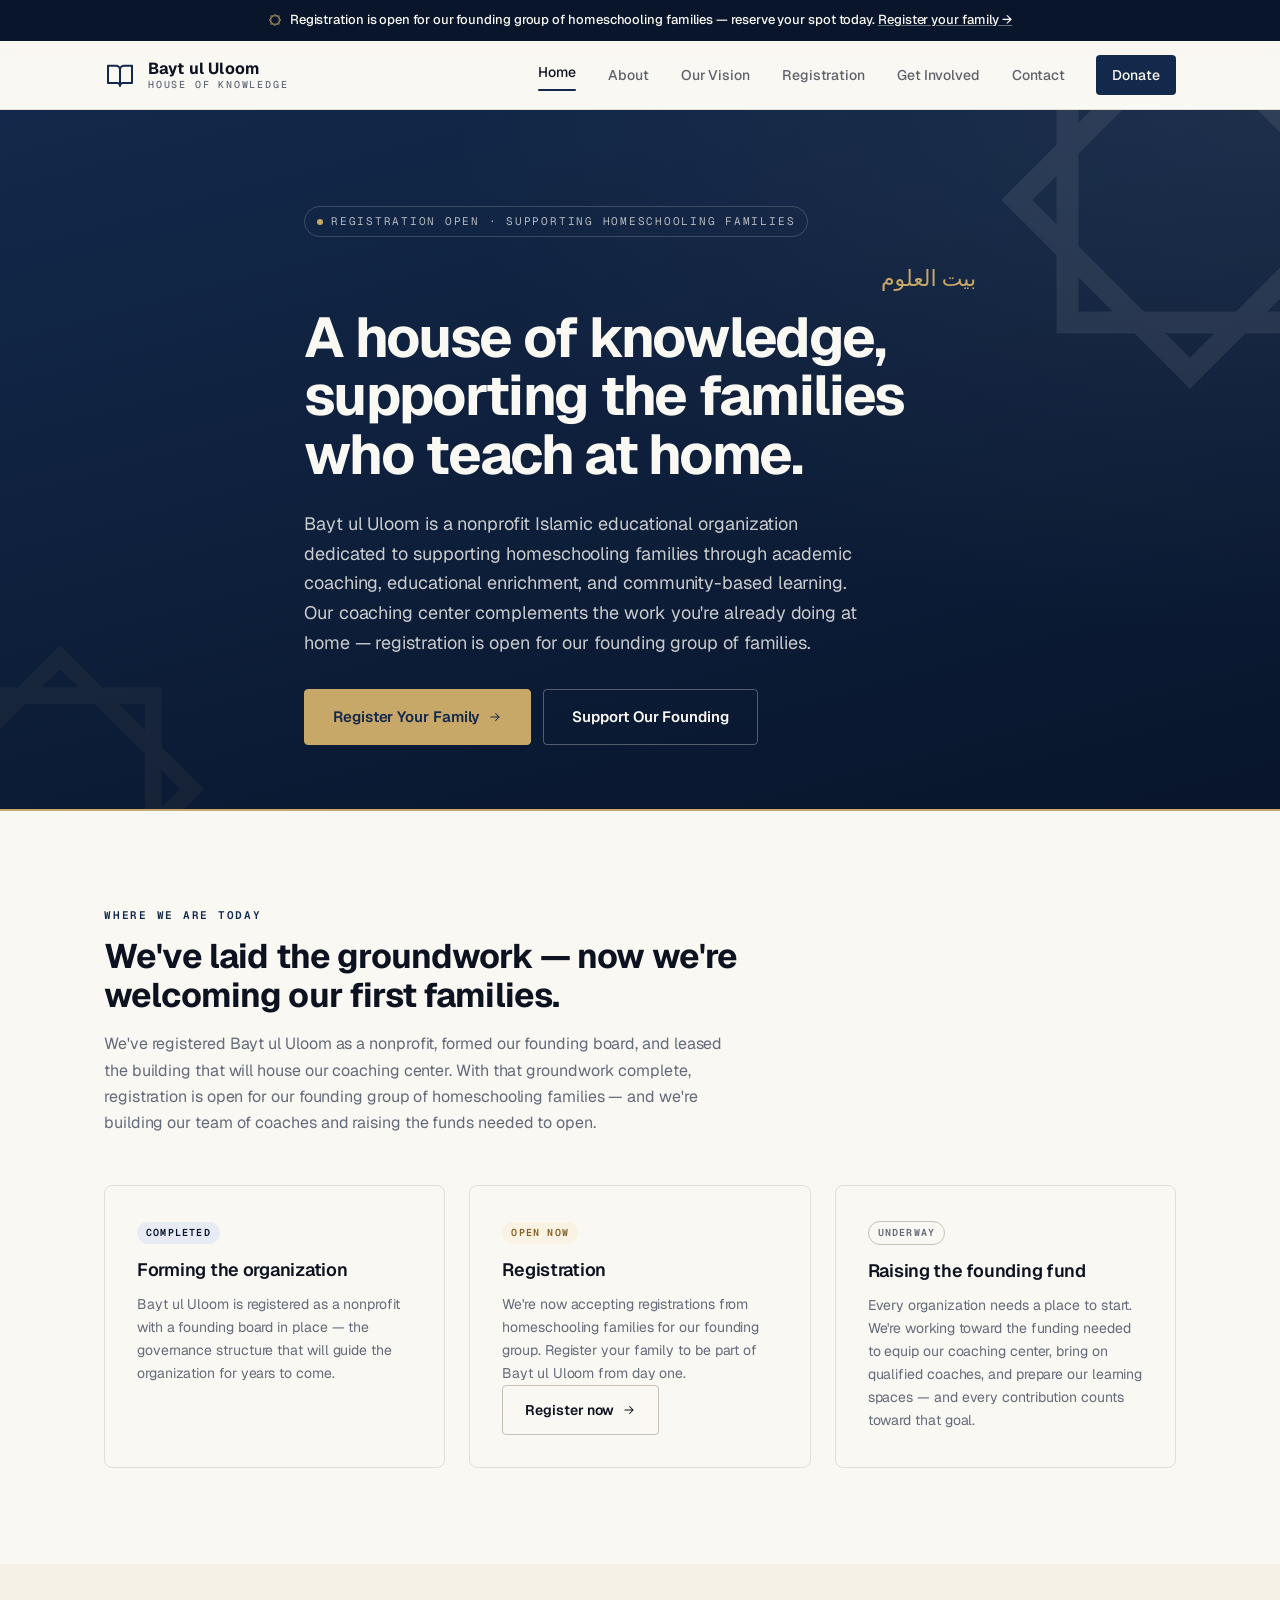
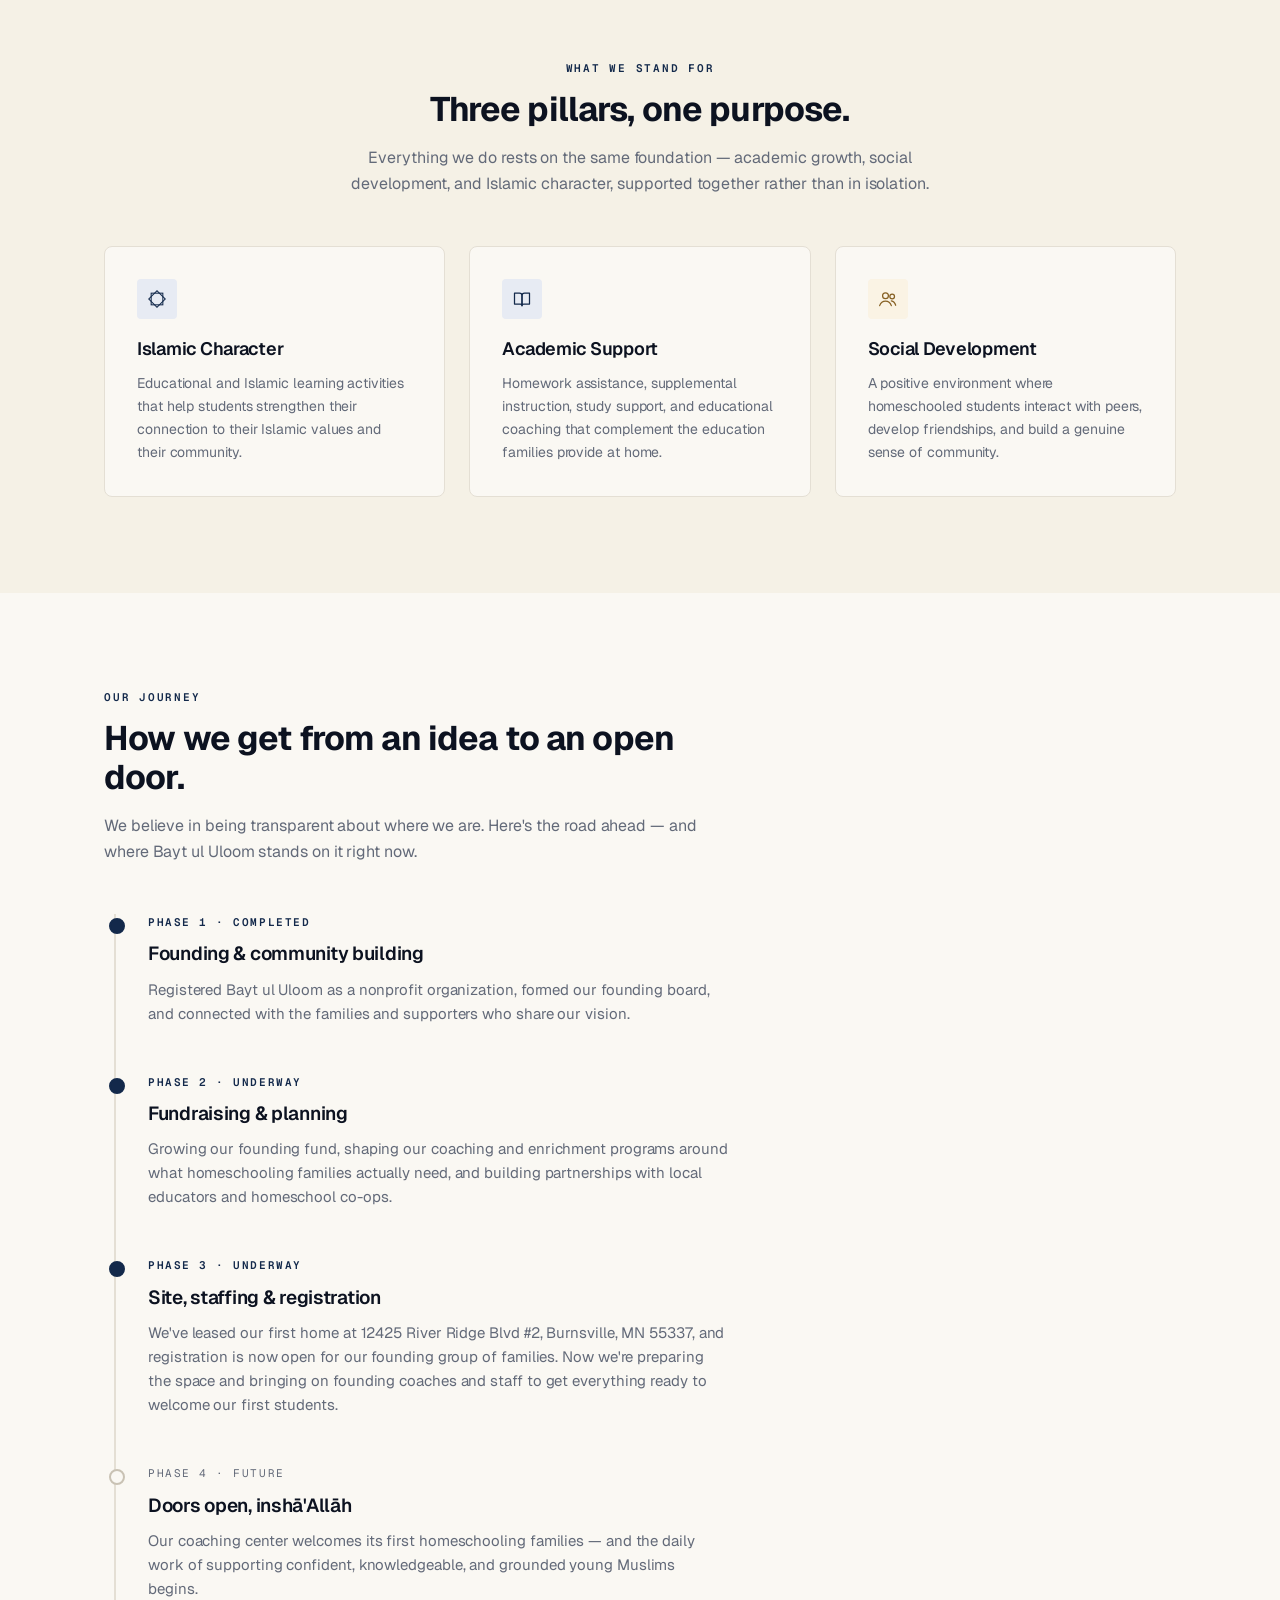
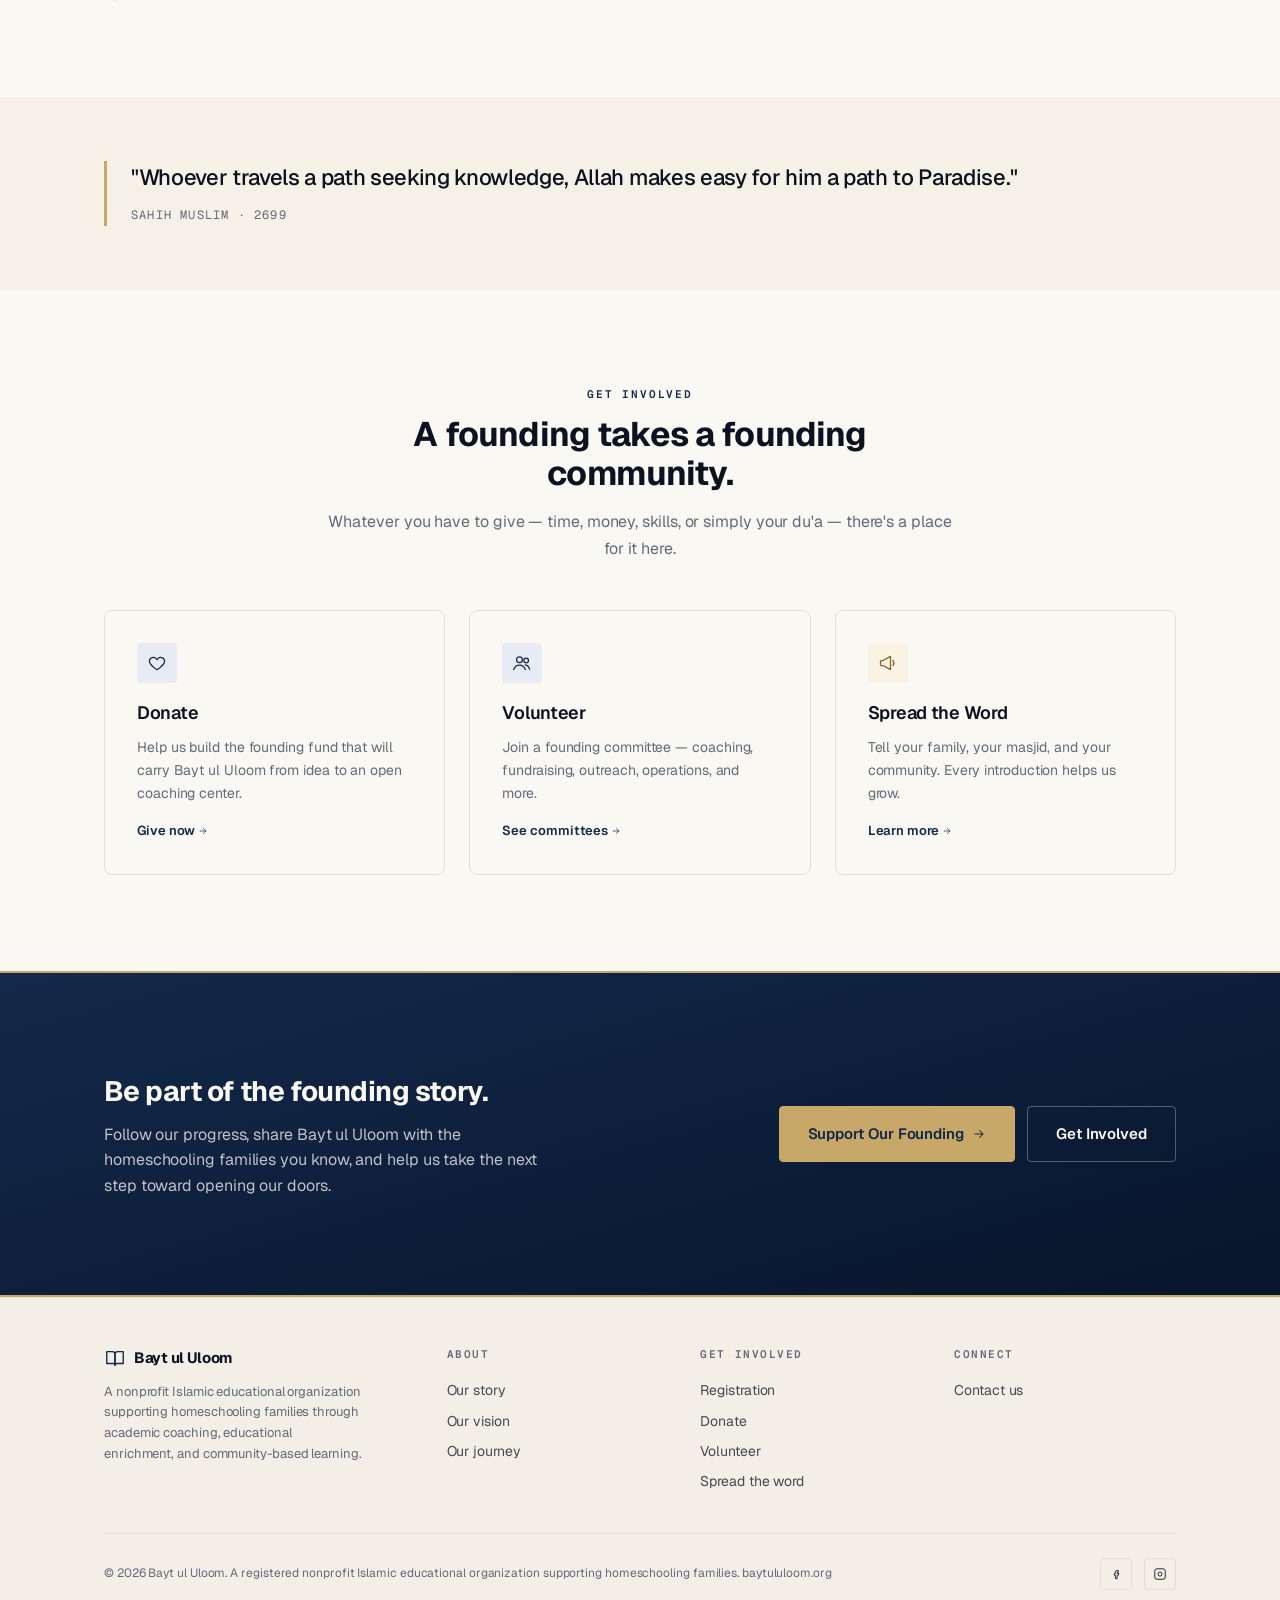
==== commit e56a792e: "Align site language with official organizational statement The organizational statement describes Ba" ====
--- a/index.html
+++ b/index.html
@@ -4,8 +4,8 @@
 <meta charset="utf-8">
 <meta name="viewport" content="width=device-width, initial-scale=1">
 <meta name="theme-color" content="#13294B">
-<title>Bayt ul Uloom — A House of Knowledge, Taking Root</title>
-<meta name="description" content="Bayt ul Uloom is a newly founded nonprofit working to establish an Islamic school grounded in Qur'an, Sunnah, and academic excellence. Join us at the very beginning.">
+<title>Bayt ul Uloom — Islamic Coaching Center for Homeschooling Families</title>
+<meta name="description" content="Bayt ul Uloom is a nonprofit Islamic educational organization supporting homeschooling families through academic coaching, educational enrichment, and community-based learning.">
 
 <link rel="preconnect" href="https://fonts.googleapis.com">
 <link rel="preconnect" href="https://fonts.gstatic.com" crossorigin>
@@ -37,7 +37,7 @@
 <div class="notice">
   <div class="container notice-inner">
     <svg aria-hidden="true"><use href="#i-star"/></svg>
-    <span>Admissions are now open for our founding class — register your interest today. <a href="admissions.html">Apply for admissions →</a></span>
+    <span>Registration is open for our founding group of homeschooling families — reserve your spot today. <a href="admissions.html">Register your family →</a></span>
   </div>
 </div>
 
@@ -53,7 +53,7 @@
         <li><a href="index.html" class="active">Home</a></li>
         <li><a href="about.html">About</a></li>
         <li><a href="vision.html">Our Vision</a></li>
-        <li><a href="admissions.html">Admissions</a></li>
+        <li><a href="admissions.html">Registration</a></li>
         <li><a href="get-involved.html">Get Involved</a></li>
         <li><a href="contact.html">Contact</a></li>
         <li><a href="donate.html" class="nav-cta">Donate</a></li>
@@ -72,12 +72,12 @@
     <svg class="hero-ornament" aria-hidden="true"><use href="#i-star"/></svg>
     <svg class="hero-ornament--2" aria-hidden="true"><use href="#i-star"/></svg>
     <div class="container hero-inner">
-      <div class="hero-eyebrow"><span class="dot"></span> Admissions open · Founding class enrolling now</div>
+      <div class="hero-eyebrow"><span class="dot"></span> Registration open · Supporting homeschooling families</div>
       <div class="hero-arabic" lang="ar" dir="rtl">بيت العلوم</div>
-      <h1>A house of knowledge, built by the community, for the community.</h1>
-      <p class="lead">Bayt ul Uloom is a newly established non-profit building a full-time Islamic school rooted in Qur'an, Sunnah, and academic excellence. Admissions are now open for our founding class — register your interest and help lay the foundation from day one.</p>
+      <h1>A house of knowledge, supporting the families who teach at home.</h1>
+      <p class="lead">Bayt ul Uloom is a nonprofit Islamic educational organization dedicated to supporting homeschooling families through academic coaching, educational enrichment, and community-based learning. Our coaching center complements the work you're already doing at home — registration is open for our founding group of families.</p>
       <div class="hero-actions">
-        <a href="admissions.html" class="btn btn--gold btn--lg">Register for Admissions <svg><use href="#i-arrow"/></svg></a>
+        <a href="admissions.html" class="btn btn--gold btn--lg">Register Your Family <svg><use href="#i-arrow"/></svg></a>
         <a href="donate.html" class="btn btn--ghost-dark btn--lg">Support Our Founding</a>
       </div>
     </div>
@@ -89,25 +89,25 @@
       <div class="section-head">
         <div class="eyebrow">Where We Are Today</div>
         <h2 class="section-title">We've laid the groundwork — now we're welcoming our first families.</h2>
-        <p class="section-sub">We've registered Bayt ul Uloom as a nonprofit, formed our founding board, and leased our first building. With that groundwork complete, admissions are now open for our founding class — and we're building our team and raising the funds needed to open our doors.</p>
+        <p class="section-sub">We've registered Bayt ul Uloom as a nonprofit, formed our founding board, and leased the building that will house our coaching center. With that groundwork complete, registration is open for our founding group of homeschooling families — and we're building our team of coaches and raising the funds needed to open.</p>
       </div>
 
       <div class="grid grid--3">
         <div class="card">
           <span class="badge badge--navy mb-3">Completed</span>
           <h3>Forming the organization</h3>
-          <p>Bayt ul Uloom is registered as a nonprofit with a founding board in place — the governance structure that will guide the school for years to come.</p>
+          <p>Bayt ul Uloom is registered as a nonprofit with a founding board in place — the governance structure that will guide the organization for years to come.</p>
         </div>
         <div class="card">
           <span class="badge badge--gold mb-3">Open now</span>
-          <h3>Admissions</h3>
-          <p>We're now accepting admission registrations for our founding class. Register your interest to be part of Bayt ul Uloom from day one.</p>
+          <h3>Registration</h3>
+          <p>We're now accepting registrations from homeschooling families for our founding group. Register your family to be part of Bayt ul Uloom from day one.</p>
           <a href="admissions.html" class="btn btn--ghost mt-3">Register now <svg><use href="#i-arrow"/></svg></a>
         </div>
         <div class="card">
           <span class="badge badge--ghost mb-3">Underway</span>
           <h3>Raising the founding fund</h3>
-          <p>Every school needs a place to start. We're working toward the funding needed to secure curriculum, staff, and our first classrooms — and every contribution counts toward that goal.</p>
+          <p>Every organization needs a place to start. We're working toward the funding needed to equip our coaching center, bring on qualified coaches, and prepare our learning spaces — and every contribution counts toward that goal.</p>
         </div>
       </div>
     </div>
@@ -119,24 +119,24 @@
       <div class="section-head section-head--center" style="margin-left:auto;margin-right:auto;">
         <div class="eyebrow">What We Stand For</div>
         <h2 class="section-title">Three pillars, one purpose.</h2>
-        <p class="section-sub">Everything we plan to build rests on the same foundation — faith, knowledge, and character, woven together rather than taught apart.</p>
+        <p class="section-sub">Everything we do rests on the same foundation — academic growth, social development, and Islamic character, supported together rather than in isolation.</p>
       </div>
 
       <div class="grid grid--3">
         <div class="card">
           <div class="pillar-icon"><svg><use href="#i-star"/></svg></div>
-          <h3>Qur'an &amp; Deen</h3>
-          <p>A strong, joyful grounding in the Qur'an, the Sunnah, and the foundations of our faith — taught in a way that students carry with them for life.</p>
+          <h3>Islamic Character</h3>
+          <p>Educational and Islamic learning activities that help students strengthen their connection to their Islamic values and their community.</p>
         </div>
         <div class="card">
           <div class="pillar-icon"><svg><use href="#i-book"/></svg></div>
-          <h3>Academic Excellence</h3>
-          <p>A rigorous, well-rounded education that meets state academic standards and prepares students to thrive in any path they choose.</p>
+          <h3>Academic Support</h3>
+          <p>Homework assistance, supplemental instruction, study support, and educational coaching that complement the education families provide at home.</p>
         </div>
         <div class="card">
           <div class="pillar-icon pillar-icon--gold"><svg><use href="#i-users"/></svg></div>
-          <h3>Character &amp; Community</h3>
-          <p>An environment where adab, sincerity, and service to others are practiced daily — and where families feel like part of one extended community.</p>
+          <h3>Social Development</h3>
+          <p>A positive environment where homeschooled students interact with peers, develop friendships, and build a genuine sense of community.</p>
         </div>
       </div>
     </div>
@@ -160,17 +160,17 @@
         <li class="is-active">
           <div class="timeline-phase">Phase 2 · Underway</div>
           <h3>Fundraising &amp; planning</h3>
-          <p>Growing our founding fund, developing our curriculum framework and educational philosophy, and building partnerships with local scholars and educators.</p>
+          <p>Growing our founding fund, shaping our coaching and enrichment programs around what homeschooling families actually need, and building partnerships with local educators and homeschool co-ops.</p>
         </li>
         <li class="is-active">
           <div class="timeline-phase">Phase 3 · Underway</div>
-          <h3>Site, staffing &amp; admissions</h3>
-          <p>We've leased our first home at 12425 River Ridge Blvd #2, Burnsville, MN 55337, and admissions are now open for our founding class. Now we're preparing the space and hiring founding teachers and staff to get everything ready to welcome our first students.</p>
+          <h3>Site, staffing &amp; registration</h3>
+          <p>We've leased our first home at 12425 River Ridge Blvd #2, Burnsville, MN 55337, and registration is now open for our founding group of families. Now we're preparing the space and bringing on founding coaches and staff to get everything ready to welcome our first students.</p>
         </li>
         <li>
           <div class="timeline-phase">Phase 4 · Future</div>
           <h3>Doors open, inshā'Allāh</h3>
-          <p>Bayt ul Uloom welcomes its first class — and the real work of building a generation of confident, knowledgeable, and grounded young Muslims begins.</p>
+          <p>Our coaching center welcomes its first homeschooling families — and the daily work of supporting confident, knowledgeable, and grounded young Muslims begins.</p>
         </li>
       </ul>
     </div>
@@ -199,13 +199,13 @@
         <a href="donate.html" class="card" style="text-decoration:none;color:inherit;display:block;transition:border-color 0.15s;" onmouseover="this.style.borderColor='var(--navy)'" onmouseout="this.style.borderColor=''">
           <div class="pillar-icon"><svg><use href="#i-heart"/></svg></div>
           <h3>Donate</h3>
-          <p>Help us build the founding fund that will carry Bayt ul Uloom from idea to reality.</p>
+          <p>Help us build the founding fund that will carry Bayt ul Uloom from idea to an open coaching center.</p>
           <div class="mt-4" style="font-size:13px;font-weight:600;color:var(--navy);">Give now <svg style="display:inline;width:10px;height:10px;vertical-align:-1px;"><use href="#i-arrow"/></svg></div>
         </a>
         <a href="get-involved.html" class="card" style="text-decoration:none;color:inherit;display:block;transition:border-color 0.15s;" onmouseover="this.style.borderColor='var(--navy)'" onmouseout="this.style.borderColor=''">
           <div class="pillar-icon"><svg><use href="#i-users"/></svg></div>
           <h3>Volunteer</h3>
-          <p>Join a founding committee — curriculum, fundraising, outreach, operations, and more.</p>
+          <p>Join a founding committee — coaching, fundraising, outreach, operations, and more.</p>
           <div class="mt-4" style="font-size:13px;font-weight:600;color:var(--navy);">See committees <svg style="display:inline;width:10px;height:10px;vertical-align:-1px;"><use href="#i-arrow"/></svg></div>
         </a>
         <a href="get-involved.html#spread-the-word" class="card" style="text-decoration:none;color:inherit;display:block;transition:border-color 0.15s;" onmouseover="this.style.borderColor='var(--navy)'" onmouseout="this.style.borderColor=''">
@@ -224,7 +224,7 @@
       <div class="cta-band">
         <div>
           <h2>Be part of the founding story.</h2>
-          <p>Follow our progress, share Bayt ul Uloom with your community, and help us take the next step toward opening our doors.</p>
+          <p>Follow our progress, share Bayt ul Uloom with the homeschooling families you know, and help us take the next step toward opening our doors.</p>
         </div>
         <div style="display:flex; gap: var(--s-3); flex-wrap:wrap;">
           <a href="donate.html" class="btn btn--gold btn--lg">Support Our Founding <svg><use href="#i-arrow"/></svg></a>
@@ -242,7 +242,7 @@
     <div class="footer-top">
       <div>
         <a class="footer-brand" href="index.html"><svg><use href="#i-book"/></svg> Bayt ul Uloom</a>
-        <p class="footer-tagline">A newly founded nonprofit building an Islamic school rooted in Qur'an, Sunnah, and academic excellence — together with our community, from the ground up.</p>
+        <p class="footer-tagline">A nonprofit Islamic educational organization supporting homeschooling families through academic coaching, educational enrichment, and community-based learning.</p>
       </div>
       <div>
         <div class="footer-heading">About</div>
@@ -255,7 +255,7 @@
       <div>
         <div class="footer-heading">Get involved</div>
         <ul class="footer-links">
-          <li><a href="admissions.html">Admissions</a></li>
+          <li><a href="admissions.html">Registration</a></li>
           <li><a href="donate.html">Donate</a></li>
           <li><a href="get-involved.html">Volunteer</a></li>
           <li><a href="get-involved.html#spread-the-word">Spread the word</a></li>
@@ -269,7 +269,7 @@
       </div>
     </div>
     <div class="footer-bottom">
-      <div>&copy; 2026 Bayt ul Uloom. A registered nonprofit building an Islamic school. baytululoom.org</div>
+      <div>&copy; 2026 Bayt ul Uloom. A registered nonprofit Islamic educational organization supporting homeschooling families. baytululoom.org</div>
       <div class="footer-social">
         <a href="#" aria-label="Facebook"><svg viewBox="0 0 24 24" fill="none" stroke="currentColor" stroke-width="1.5"><path d="M14 9h2V6h-2a3 3 0 0 0-3 3v2H9v3h2v6h3v-6h2.2l.8-3H14V9z"/></svg></a>
         <a href="#" aria-label="Instagram"><svg viewBox="0 0 24 24" fill="none" stroke="currentColor" stroke-width="1.5"><rect x="3" y="3" width="18" height="18" rx="4"/><circle cx="12" cy="12" r="3.5"/><path d="M17 7h.01"/></svg></a>
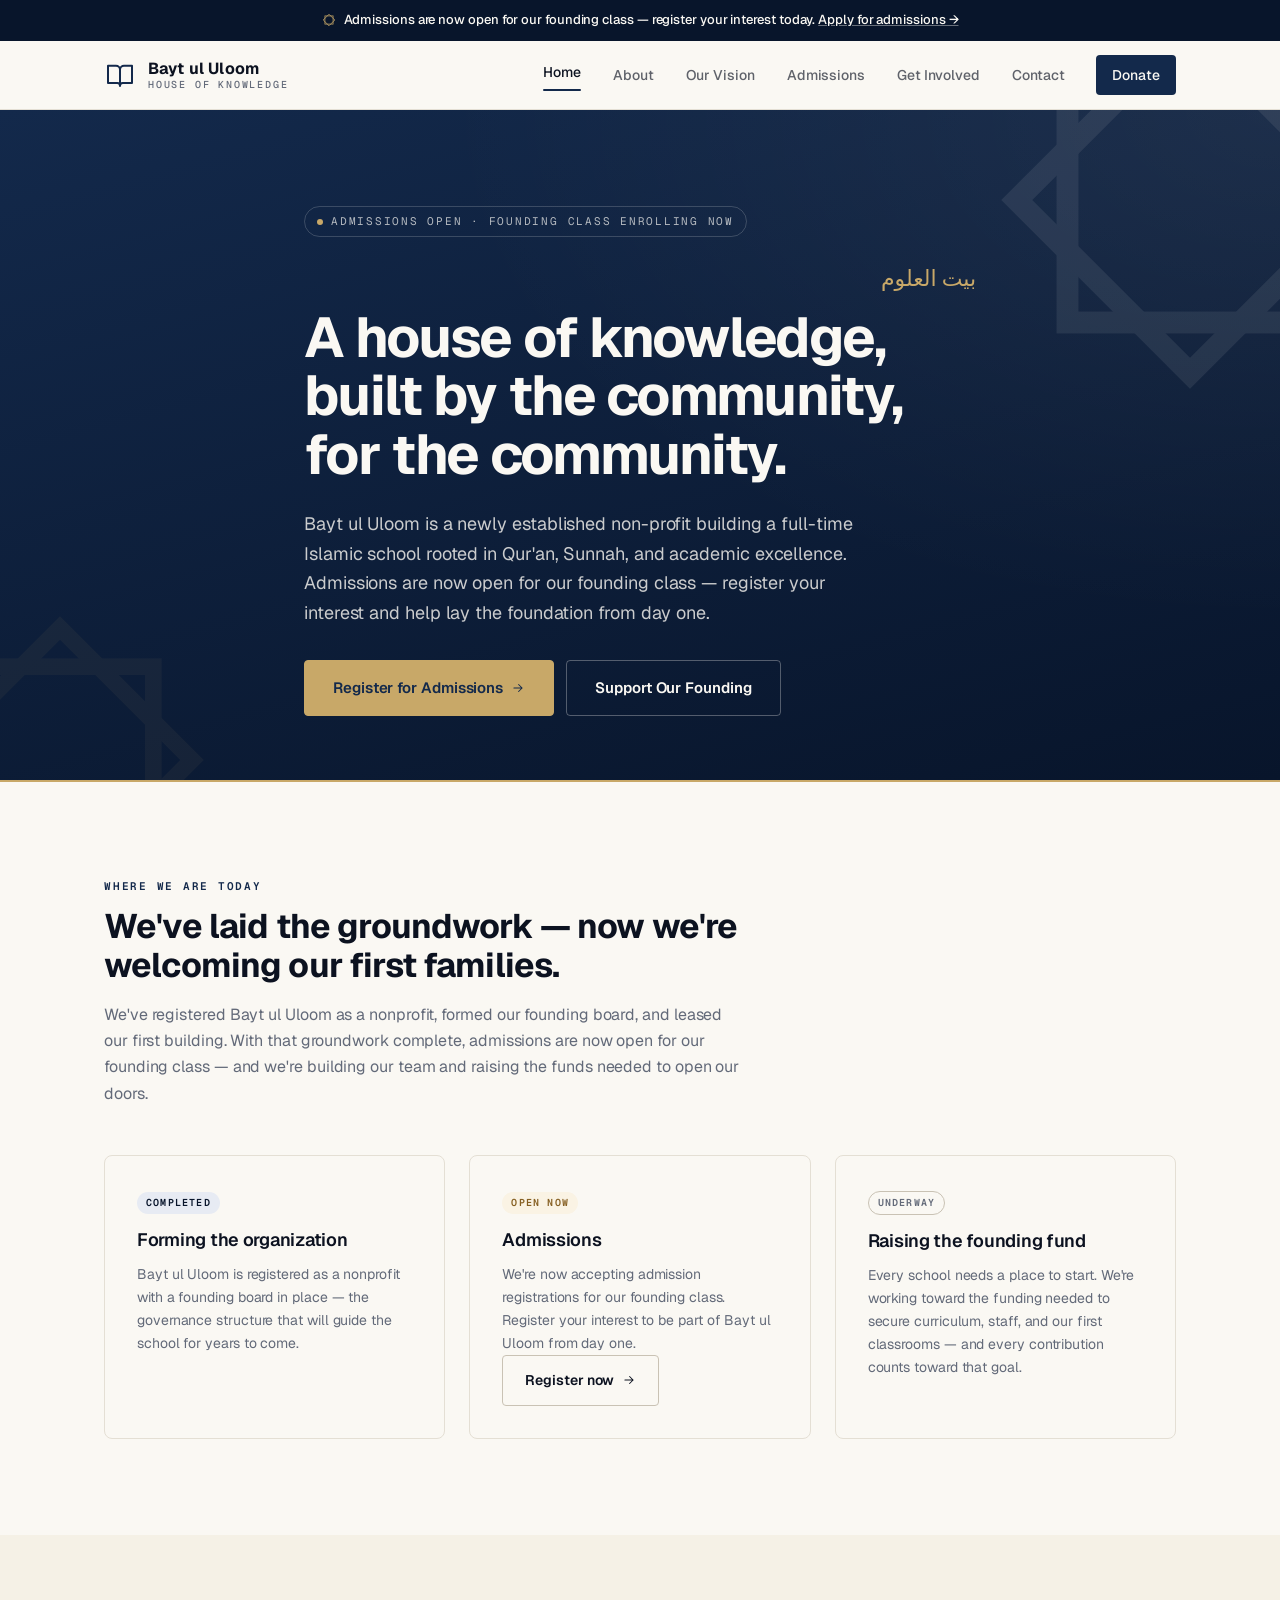
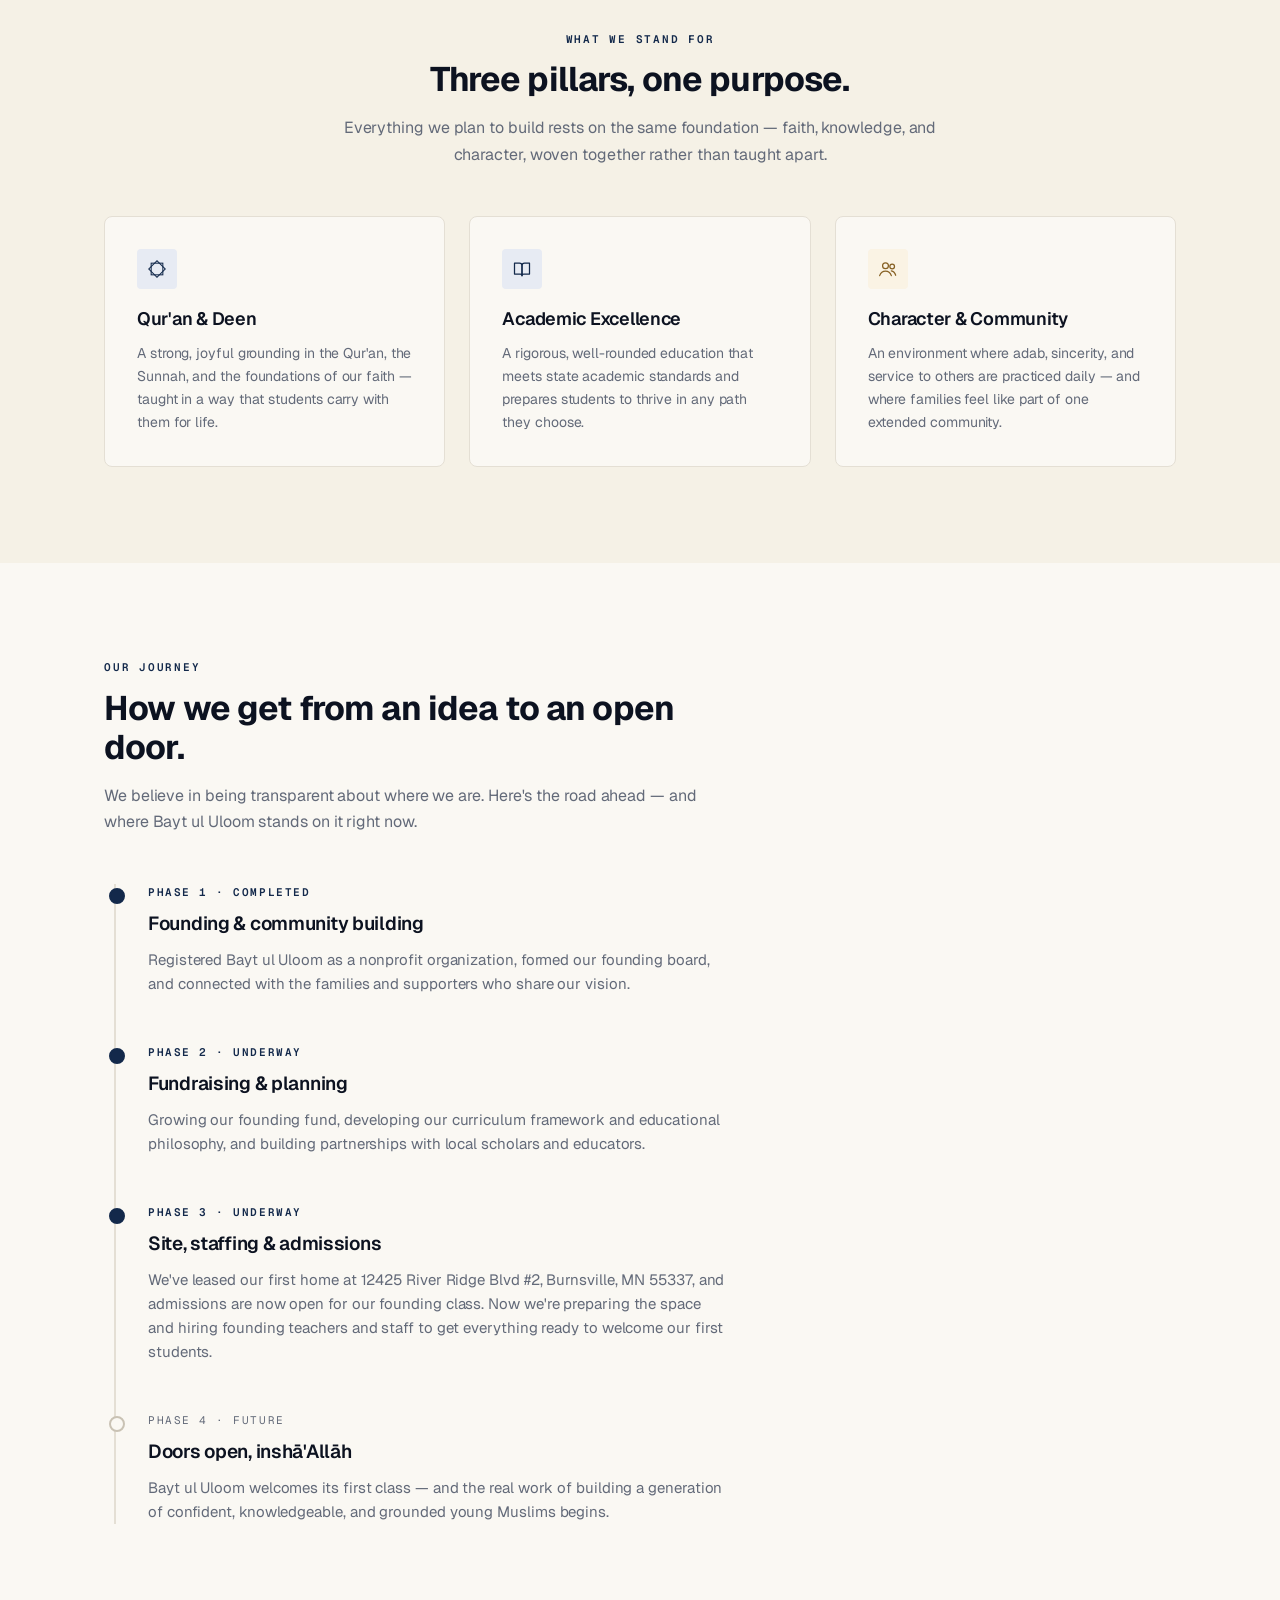
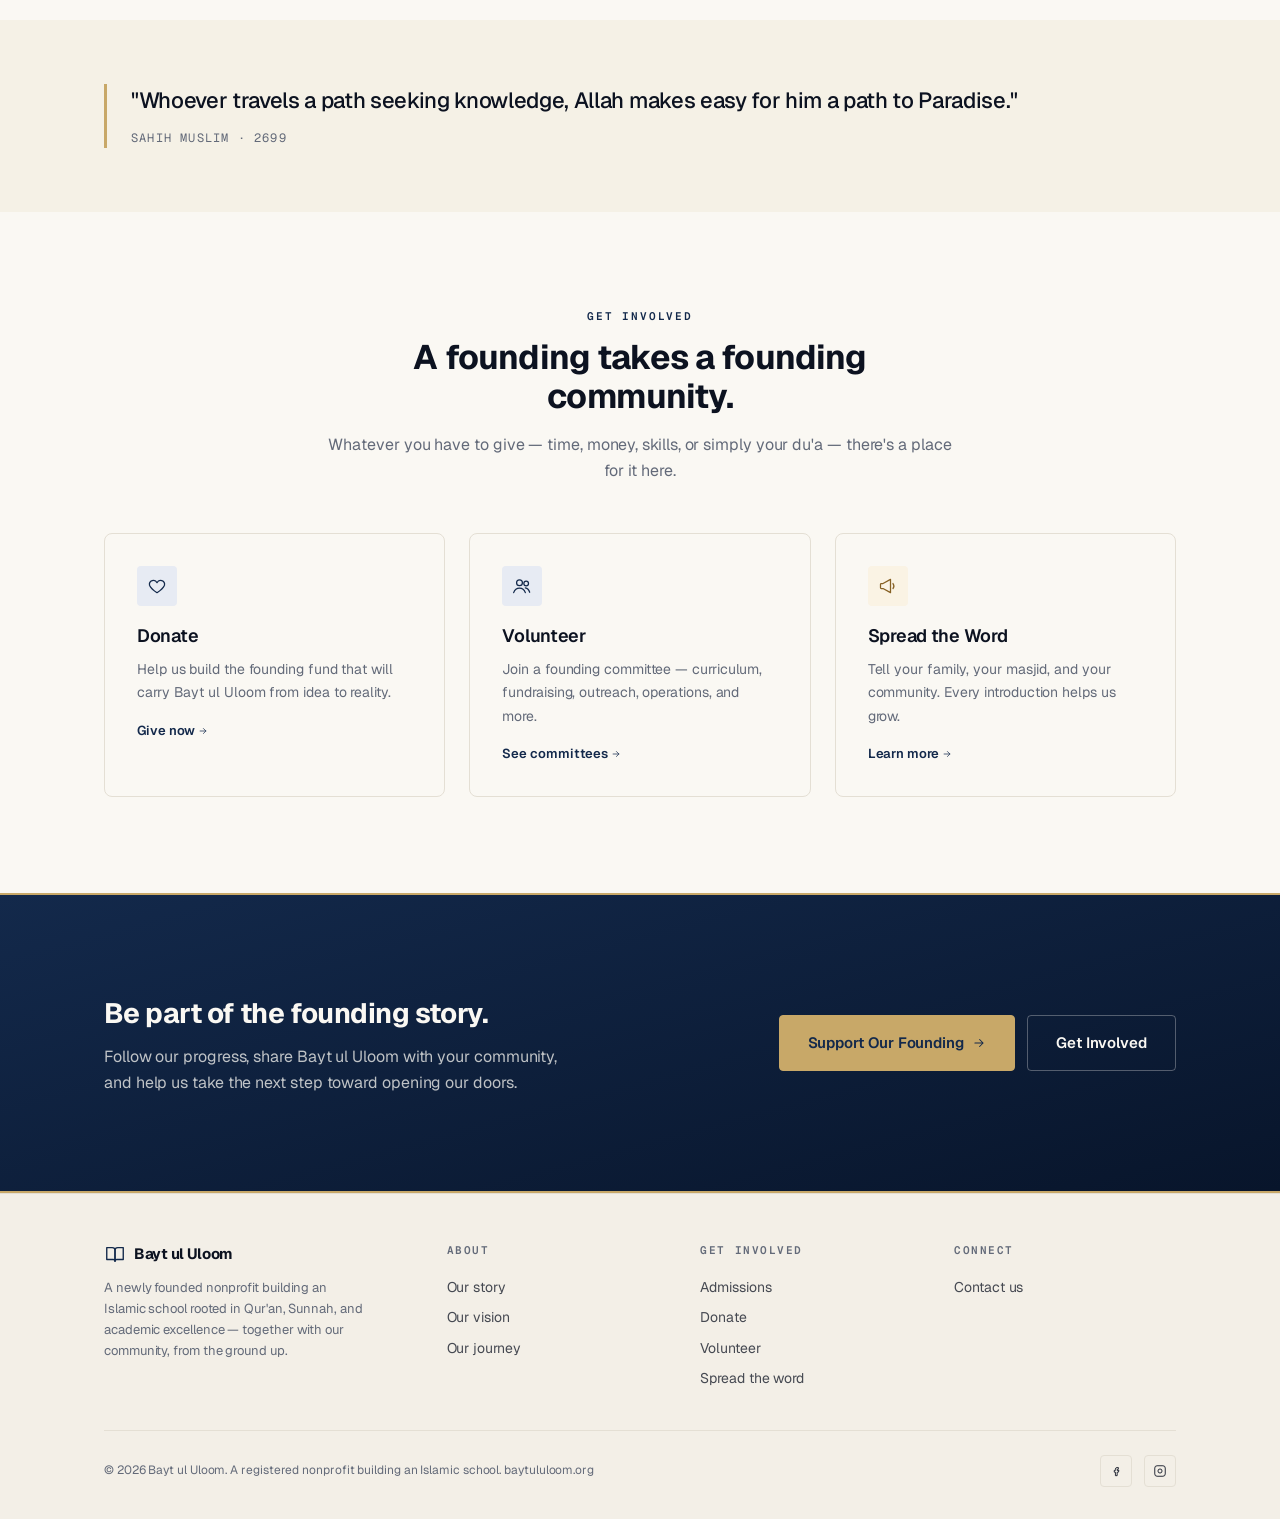
==== commit 62f70af9: "Restore full-time Islamic school wording across the site Reverts caae8f5 (#4), which reframed the si" ====
--- a/index.html
+++ b/index.html
@@ -4,8 +4,8 @@
 <meta charset="utf-8">
 <meta name="viewport" content="width=device-width, initial-scale=1">
 <meta name="theme-color" content="#13294B">
-<title>Bayt ul Uloom — Islamic Coaching Center for Homeschooling Families</title>
-<meta name="description" content="Bayt ul Uloom is a nonprofit Islamic educational organization supporting homeschooling families through academic coaching, educational enrichment, and community-based learning.">
+<title>Bayt ul Uloom — A House of Knowledge, Taking Root</title>
+<meta name="description" content="Bayt ul Uloom is a newly founded nonprofit working to establish an Islamic school grounded in Qur'an, Sunnah, and academic excellence. Join us at the very beginning.">
 
 <link rel="preconnect" href="https://fonts.googleapis.com">
 <link rel="preconnect" href="https://fonts.gstatic.com" crossorigin>
@@ -37,7 +37,7 @@
 <div class="notice">
   <div class="container notice-inner">
     <svg aria-hidden="true"><use href="#i-star"/></svg>
-    <span>Registration is open for our founding group of homeschooling families — reserve your spot today. <a href="admissions.html">Register your family →</a></span>
+    <span>Admissions are now open for our founding class — register your interest today. <a href="admissions.html">Apply for admissions →</a></span>
   </div>
 </div>
 
@@ -53,7 +53,7 @@
         <li><a href="index.html" class="active">Home</a></li>
         <li><a href="about.html">About</a></li>
         <li><a href="vision.html">Our Vision</a></li>
-        <li><a href="admissions.html">Registration</a></li>
+        <li><a href="admissions.html">Admissions</a></li>
         <li><a href="get-involved.html">Get Involved</a></li>
         <li><a href="contact.html">Contact</a></li>
         <li><a href="donate.html" class="nav-cta">Donate</a></li>
@@ -72,12 +72,12 @@
     <svg class="hero-ornament" aria-hidden="true"><use href="#i-star"/></svg>
     <svg class="hero-ornament--2" aria-hidden="true"><use href="#i-star"/></svg>
     <div class="container hero-inner">
-      <div class="hero-eyebrow"><span class="dot"></span> Registration open · Supporting homeschooling families</div>
+      <div class="hero-eyebrow"><span class="dot"></span> Admissions open · Founding class enrolling now</div>
       <div class="hero-arabic" lang="ar" dir="rtl">بيت العلوم</div>
-      <h1>A house of knowledge, supporting the families who teach at home.</h1>
-      <p class="lead">Bayt ul Uloom is a nonprofit Islamic educational organization dedicated to supporting homeschooling families through academic coaching, educational enrichment, and community-based learning. Our coaching center complements the work you're already doing at home — registration is open for our founding group of families.</p>
+      <h1>A house of knowledge, built by the community, for the community.</h1>
+      <p class="lead">Bayt ul Uloom is a newly established non-profit building a full-time Islamic school rooted in Qur'an, Sunnah, and academic excellence. Admissions are now open for our founding class — register your interest and help lay the foundation from day one.</p>
       <div class="hero-actions">
-        <a href="admissions.html" class="btn btn--gold btn--lg">Register Your Family <svg><use href="#i-arrow"/></svg></a>
+        <a href="admissions.html" class="btn btn--gold btn--lg">Register for Admissions <svg><use href="#i-arrow"/></svg></a>
         <a href="donate.html" class="btn btn--ghost-dark btn--lg">Support Our Founding</a>
       </div>
     </div>
@@ -89,25 +89,25 @@
       <div class="section-head">
         <div class="eyebrow">Where We Are Today</div>
         <h2 class="section-title">We've laid the groundwork — now we're welcoming our first families.</h2>
-        <p class="section-sub">We've registered Bayt ul Uloom as a nonprofit, formed our founding board, and leased the building that will house our coaching center. With that groundwork complete, registration is open for our founding group of homeschooling families — and we're building our team of coaches and raising the funds needed to open.</p>
+        <p class="section-sub">We've registered Bayt ul Uloom as a nonprofit, formed our founding board, and leased our first building. With that groundwork complete, admissions are now open for our founding class — and we're building our team and raising the funds needed to open our doors.</p>
       </div>
 
       <div class="grid grid--3">
         <div class="card">
           <span class="badge badge--navy mb-3">Completed</span>
           <h3>Forming the organization</h3>
-          <p>Bayt ul Uloom is registered as a nonprofit with a founding board in place — the governance structure that will guide the organization for years to come.</p>
+          <p>Bayt ul Uloom is registered as a nonprofit with a founding board in place — the governance structure that will guide the school for years to come.</p>
         </div>
         <div class="card">
           <span class="badge badge--gold mb-3">Open now</span>
-          <h3>Registration</h3>
-          <p>We're now accepting registrations from homeschooling families for our founding group. Register your family to be part of Bayt ul Uloom from day one.</p>
+          <h3>Admissions</h3>
+          <p>We're now accepting admission registrations for our founding class. Register your interest to be part of Bayt ul Uloom from day one.</p>
           <a href="admissions.html" class="btn btn--ghost mt-3">Register now <svg><use href="#i-arrow"/></svg></a>
         </div>
         <div class="card">
           <span class="badge badge--ghost mb-3">Underway</span>
           <h3>Raising the founding fund</h3>
-          <p>Every organization needs a place to start. We're working toward the funding needed to equip our coaching center, bring on qualified coaches, and prepare our learning spaces — and every contribution counts toward that goal.</p>
+          <p>Every school needs a place to start. We're working toward the funding needed to secure curriculum, staff, and our first classrooms — and every contribution counts toward that goal.</p>
         </div>
       </div>
     </div>
@@ -119,24 +119,24 @@
       <div class="section-head section-head--center" style="margin-left:auto;margin-right:auto;">
         <div class="eyebrow">What We Stand For</div>
         <h2 class="section-title">Three pillars, one purpose.</h2>
-        <p class="section-sub">Everything we do rests on the same foundation — academic growth, social development, and Islamic character, supported together rather than in isolation.</p>
+        <p class="section-sub">Everything we plan to build rests on the same foundation — faith, knowledge, and character, woven together rather than taught apart.</p>
       </div>
 
       <div class="grid grid--3">
         <div class="card">
           <div class="pillar-icon"><svg><use href="#i-star"/></svg></div>
-          <h3>Islamic Character</h3>
-          <p>Educational and Islamic learning activities that help students strengthen their connection to their Islamic values and their community.</p>
+          <h3>Qur'an &amp; Deen</h3>
+          <p>A strong, joyful grounding in the Qur'an, the Sunnah, and the foundations of our faith — taught in a way that students carry with them for life.</p>
         </div>
         <div class="card">
           <div class="pillar-icon"><svg><use href="#i-book"/></svg></div>
-          <h3>Academic Support</h3>
-          <p>Homework assistance, supplemental instruction, study support, and educational coaching that complement the education families provide at home.</p>
+          <h3>Academic Excellence</h3>
+          <p>A rigorous, well-rounded education that meets state academic standards and prepares students to thrive in any path they choose.</p>
         </div>
         <div class="card">
           <div class="pillar-icon pillar-icon--gold"><svg><use href="#i-users"/></svg></div>
-          <h3>Social Development</h3>
-          <p>A positive environment where homeschooled students interact with peers, develop friendships, and build a genuine sense of community.</p>
+          <h3>Character &amp; Community</h3>
+          <p>An environment where adab, sincerity, and service to others are practiced daily — and where families feel like part of one extended community.</p>
         </div>
       </div>
     </div>
@@ -160,17 +160,17 @@
         <li class="is-active">
           <div class="timeline-phase">Phase 2 · Underway</div>
           <h3>Fundraising &amp; planning</h3>
-          <p>Growing our founding fund, shaping our coaching and enrichment programs around what homeschooling families actually need, and building partnerships with local educators and homeschool co-ops.</p>
+          <p>Growing our founding fund, developing our curriculum framework and educational philosophy, and building partnerships with local scholars and educators.</p>
         </li>
         <li class="is-active">
           <div class="timeline-phase">Phase 3 · Underway</div>
-          <h3>Site, staffing &amp; registration</h3>
-          <p>We've leased our first home at 12425 River Ridge Blvd #2, Burnsville, MN 55337, and registration is now open for our founding group of families. Now we're preparing the space and bringing on founding coaches and staff to get everything ready to welcome our first students.</p>
+          <h3>Site, staffing &amp; admissions</h3>
+          <p>We've leased our first home at 12425 River Ridge Blvd #2, Burnsville, MN 55337, and admissions are now open for our founding class. Now we're preparing the space and hiring founding teachers and staff to get everything ready to welcome our first students.</p>
         </li>
         <li>
           <div class="timeline-phase">Phase 4 · Future</div>
           <h3>Doors open, inshā'Allāh</h3>
-          <p>Our coaching center welcomes its first homeschooling families — and the daily work of supporting confident, knowledgeable, and grounded young Muslims begins.</p>
+          <p>Bayt ul Uloom welcomes its first class — and the real work of building a generation of confident, knowledgeable, and grounded young Muslims begins.</p>
         </li>
       </ul>
     </div>
@@ -199,13 +199,13 @@
         <a href="donate.html" class="card" style="text-decoration:none;color:inherit;display:block;transition:border-color 0.15s;" onmouseover="this.style.borderColor='var(--navy)'" onmouseout="this.style.borderColor=''">
           <div class="pillar-icon"><svg><use href="#i-heart"/></svg></div>
           <h3>Donate</h3>
-          <p>Help us build the founding fund that will carry Bayt ul Uloom from idea to an open coaching center.</p>
+          <p>Help us build the founding fund that will carry Bayt ul Uloom from idea to reality.</p>
           <div class="mt-4" style="font-size:13px;font-weight:600;color:var(--navy);">Give now <svg style="display:inline;width:10px;height:10px;vertical-align:-1px;"><use href="#i-arrow"/></svg></div>
         </a>
         <a href="get-involved.html" class="card" style="text-decoration:none;color:inherit;display:block;transition:border-color 0.15s;" onmouseover="this.style.borderColor='var(--navy)'" onmouseout="this.style.borderColor=''">
           <div class="pillar-icon"><svg><use href="#i-users"/></svg></div>
           <h3>Volunteer</h3>
-          <p>Join a founding committee — coaching, fundraising, outreach, operations, and more.</p>
+          <p>Join a founding committee — curriculum, fundraising, outreach, operations, and more.</p>
           <div class="mt-4" style="font-size:13px;font-weight:600;color:var(--navy);">See committees <svg style="display:inline;width:10px;height:10px;vertical-align:-1px;"><use href="#i-arrow"/></svg></div>
         </a>
         <a href="get-involved.html#spread-the-word" class="card" style="text-decoration:none;color:inherit;display:block;transition:border-color 0.15s;" onmouseover="this.style.borderColor='var(--navy)'" onmouseout="this.style.borderColor=''">
@@ -224,7 +224,7 @@
       <div class="cta-band">
         <div>
           <h2>Be part of the founding story.</h2>
-          <p>Follow our progress, share Bayt ul Uloom with the homeschooling families you know, and help us take the next step toward opening our doors.</p>
+          <p>Follow our progress, share Bayt ul Uloom with your community, and help us take the next step toward opening our doors.</p>
         </div>
         <div style="display:flex; gap: var(--s-3); flex-wrap:wrap;">
           <a href="donate.html" class="btn btn--gold btn--lg">Support Our Founding <svg><use href="#i-arrow"/></svg></a>
@@ -242,7 +242,7 @@
     <div class="footer-top">
       <div>
         <a class="footer-brand" href="index.html"><svg><use href="#i-book"/></svg> Bayt ul Uloom</a>
-        <p class="footer-tagline">A nonprofit Islamic educational organization supporting homeschooling families through academic coaching, educational enrichment, and community-based learning.</p>
+        <p class="footer-tagline">A newly founded nonprofit building an Islamic school rooted in Qur'an, Sunnah, and academic excellence — together with our community, from the ground up.</p>
       </div>
       <div>
         <div class="footer-heading">About</div>
@@ -255,7 +255,7 @@
       <div>
         <div class="footer-heading">Get involved</div>
         <ul class="footer-links">
-          <li><a href="admissions.html">Registration</a></li>
+          <li><a href="admissions.html">Admissions</a></li>
           <li><a href="donate.html">Donate</a></li>
           <li><a href="get-involved.html">Volunteer</a></li>
           <li><a href="get-involved.html#spread-the-word">Spread the word</a></li>
@@ -269,7 +269,7 @@
       </div>
     </div>
     <div class="footer-bottom">
-      <div>&copy; 2026 Bayt ul Uloom. A registered nonprofit Islamic educational organization supporting homeschooling families. baytululoom.org</div>
+      <div>&copy; 2026 Bayt ul Uloom. A registered nonprofit building an Islamic school. baytululoom.org</div>
       <div class="footer-social">
         <a href="#" aria-label="Facebook"><svg viewBox="0 0 24 24" fill="none" stroke="currentColor" stroke-width="1.5"><path d="M14 9h2V6h-2a3 3 0 0 0-3 3v2H9v3h2v6h3v-6h2.2l.8-3H14V9z"/></svg></a>
         <a href="#" aria-label="Instagram"><svg viewBox="0 0 24 24" fill="none" stroke="currentColor" stroke-width="1.5"><rect x="3" y="3" width="18" height="18" rx="4"/><circle cx="12" cy="12" r="3.5"/><path d="M17 7h.01"/></svg></a>
